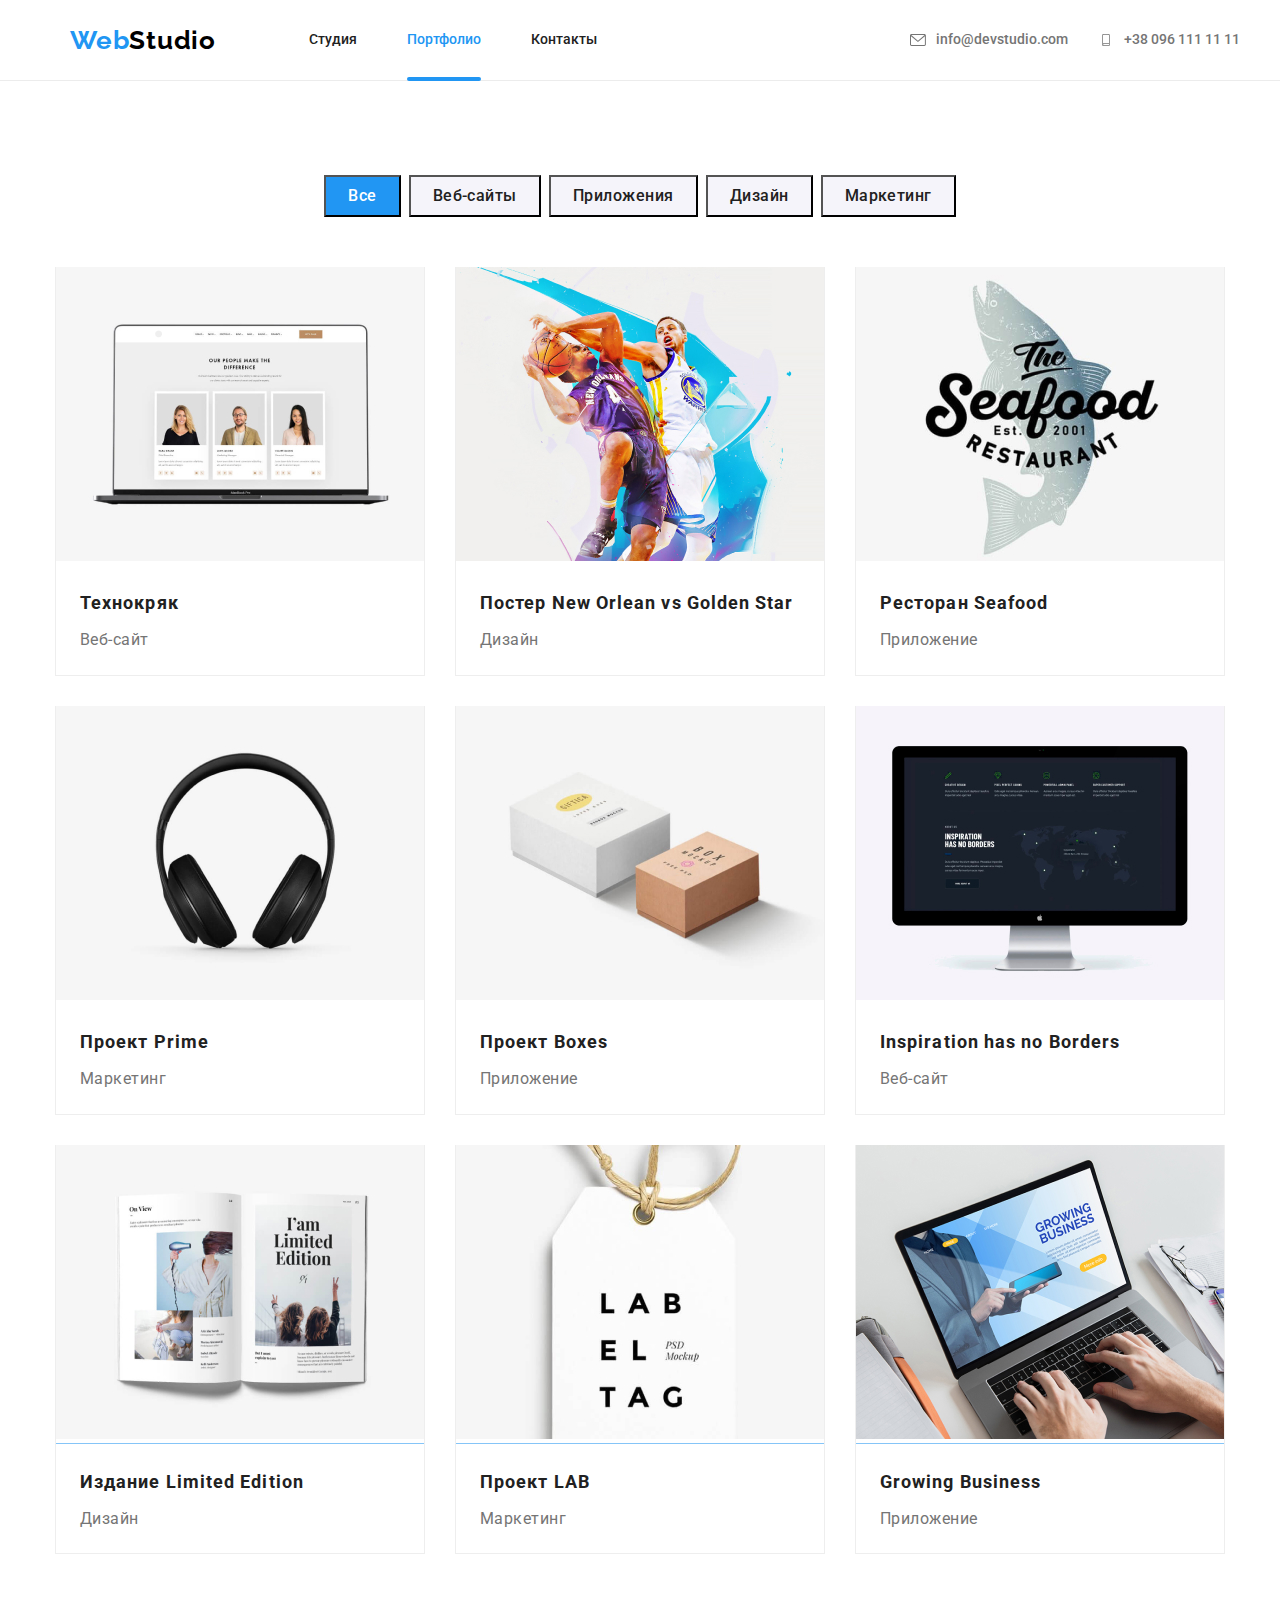
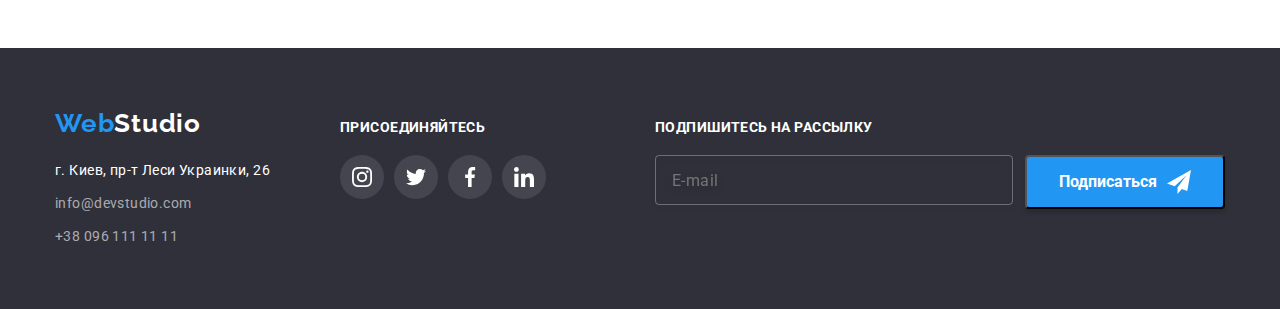
==== portfolio.html @ 2d184d43 "Initial commit" ====
<!DOCTYPE html>
<html lang="en">
<head>
    <meta charset="UTF-8">
    <meta http-equiv="X-UA-Compatible" content="IE=edge">
    <meta name="viewport" content="width=device-width, initial-scale=1.0">
    <title>Document</title>

    <link rel="preconnect" href="https://fonts.googleapis.com" />
    <link rel="preconnect" href="https://fonts.gstatic.com" />
    <link rel="stylesheet"
        href="https://cdnjs.cloudflare.com/ajax/libs/modern-normalize/1.1.0/modern-normalize.min.css" />
    <link rel="stylesheet" href="./css/main.min.css" />
    <link
        href="https://fonts.googleapis.com/css2?family=Raleway:wght@700&family=Roboto:wght@400;500;700;900&display=swap"
        rel="stylesheet" />
</head>
<body>
    <!--Верхняя линия-->
    
    <header class="page-header">
        <div class="container">
            <div class="main-nav">
                <a class="logo-left" href="">Web<span class="logo-right">Studio</span></a>
    
                <nav>
                    <ul class="site-nav">
                        <li class="item"><a href="./studio.html" class="link nav">Студия</a></li>
                        <li class="item"><a href="./portfolio.html" class="link nav current">Портфолио</a></li>
                        <li class="item"><a href="" class="link nav">Контакты</a></li>
                    </ul>
                </nav>
    
                <ul class="contacts-list">
                    <li>
                        <a class="link contacts tel" href="emailto:info@devstudio.com" aria-label="mail">
                            <svg class="header-icon" width="16" heigth="12px">
                                <use href="./images/icons.svg#icon-envelope"></use>
                            </svg>
                            info@devstudio.com</a>
                    </li>
                    <li>
                        <a class="link contacts mail" href="tel:+380961111111" aria-label="tel">
                            <svg class="header-icon" width="16" heigth="12">
                                <use href="./images/icons.svg#icon-smartphone"></use>
                            </svg>
                            +38 096 111 11 11</a>
                    </li>
                </ul>
            </div>
        </div>
    </header>
    
    <!-- Портфолио -->
    
    <section class="portfolio">
        <div class="container">
            <div class="filter">
        <ul class="filter-list">
            <li> <button class="btn-all" type="button">Все</button></li>
            <li> <button class="btn" type="button">Веб-сайты</button></li>
            <li> <button class="btn" type="button">Приложения</button></li>
            <li> <button class="btn" type="button">Дизайн</button></li>
            <li> <button class="btn" type="button">Маркетинг</button></li>
        </ul>
        </div>

        <ul class="project">
            <li class="container-project">
                <div class="thumb">
                  <img src="./images/portfolio.img/img.jpg" alt="Веб-сайт">
                   <div class="overlay">
                        <p class="overlay-text">
                            Ресурс предлагает комплексные предложения с разным уровнем функционала и сервисов. Все это позволит посетителю получить
                            исчерпывающие сведения о компании или частном лице.
                        </p>
                   </div>
                </div>
                        <div class="content">
                            <h2 class="title">Технокряк</h2>
                            <p class="text">Веб-сайт</p>
                        </div>
                
            </li>
            <li class="container-project">
                <div class="thumb">
                    <img src="./images/portfolio.img/img(1).jpg" alt="Дизайн">
                    <div class="overlay">
                        <p class="overlay-text">
                               Ресурс предлагает комплексные предложения с разным уровнем функционала и сервисов. Все это позволит посетителю получить исчерпывающие сведения о компании или частном лице.
                        </p>
                    </div>
                </div>
                
                <div class="content">
                    <h2 class="title">Постер New Orlean vs Golden Star</h2>
                    <p class="text">Дизайн</p>
                </div>
                
            </li>
            <li class="container-project">
                <div class="thumb">
                    <img src="./images/portfolio.img/img(2).jpg" alt="Приложение">
                    <div class="overlay">
                        
                        <p class="overlay-text">
                               Ресурс предлагает комплексные предложения с разным уровнем функционала и сервисов. Все это позволит посетителю получить исчерпывающие сведения о компании или частном лице.
                        </p>
                    </div>
                </div>
                
                <div class="content">
                    <h2 class="title">Ресторан Seafood</h2>
                    <p class="text">Приложение</p>
                </div>
                
            </li>
            <li class="container-project">
                <div class="thumb">
                    <img src="./images/portfolio.img/img(3).jpg" alt="Маркетинг">
                    <div class="overlay">
                        
                        <p class="overlay-text">
                               Ресурс предлагает комплексные предложения с разным уровнем функционала и сервисов. Все это позволит посетителю получить исчерпывающие сведения о компании или частном лице.
                        </p>
                    </div>
                </div>
                
                <div class="content">
                    <h2 class="title">Проект Prime</h2>
                    <p class="text">Маркетинг</p>
                </div>
                
            </li>
            <li class="container-project">
                <div class="thumb">
                    <img src="./images/portfolio.img/img(4).jpg" alt="Приложение">
                    <div class="overlay">
                        
                        <p class="overlay-text">
                               Ресурс предлагает комплексные предложения с разным уровнем функционала и сервисов. Все это позволит посетителю получить исчерпывающие сведения о компании или частном лице.
                        </p>
                    </div>
                </div>
                
                <div class="content">
                    <h2 class="title">Проект Boxes</h2>
                    <p class="text">Приложение</p>
                </div>
                
            </li>
            <li class="container-project">
                <div class="thumb">
                    <img src="./images/portfolio.img/img(5).jpg" alt="Веб-сайт">
                    <div class="overlay">
                        
                        <p class="overlay-text">
                               Ресурс предлагает комплексные предложения с разным уровнем функционала и сервисов. Все это позволит посетителю получить исчерпывающие сведения о компании или частном лице.
                        </p>
                    </div>
                </div>
                
                <div class="content">
                    <h2 class="title">Inspiration has no Borders</h2>
                    <p class="text">Веб-сайт</p>
                </div>
                
            </li>
            <li class="container-project">
                <div class="thumb">
                    <img src="./images/portfolio.img/img(6).jpg" alt="Дизайн">
                    <div class="overlay">
                        
                        <p class="overlay-text">
                               Ресурс предлагает комплексные предложения с разным уровнем функционала и сервисов. Все это позволит посетителю получить исчерпывающие сведения о компании или частном лице.
                        </p>
                    </div>
                </div>
                
                <div class="content">
                     <h2 class="title">Издание Limited Edition</h2>
                     <p class="text">Дизайн</p>
                </div>
                
            </li>
            <li class="container-project">
                <div class="thumb">
                    <img src="./images/portfolio.img/img(7).jpg" alt="Маркетинг">
                    <div class="overlay">
                        
                        <p class="overlay-text">
                               Ресурс предлагает комплексные предложения с разным уровнем функционала и сервисов. Все это позволит посетителю получить исчерпывающие сведения о компании или частном лице.
                        </p>
                    </div>
                </div>
                
                <div class="content">
                    <h2 class="title">Проект LAB</h2>
                    <p class="text">Маркетинг</p>
                </div>
                
            </li>
            <li class="container-project">
                <div class="thumb">
                    <img src="./images/portfolio.img/img(8).jpg" alt="Приложение">
                    <div class="overlay">
                        
                        <p class="overlay-text">
                               Ресурс предлагает комплексные предложения с разным уровнем функционала и сервисов. Все это позволит посетителю получить исчерпывающие сведения о компании или частном лице.
                        </p>
                    </div>
                </div>
                
                <div class="content">
                    <h2 class="title">Growing Business</h2>
                    <p class="text">Приложение</p>
                </div>
                
            </li>
        </ul>
        </div>
    </section>
    
    <!--Подвал-->
    
    <footer class="page-footer">
        <div class="container footer">
            <div class="logo-address">
                <div class="logo-footer">
                    <a class="logo-left" href="">Web<span class="logo-right">Studio</span></a>
                </div>
                <address>
                    <ul class="footer-list">
                        <li><a href="" class="link-address">г. Киев, пр-т Леси Украинки, 26</a></li>
                        <li><a href="" class="link">info@devstudio.com</a></li>
                        <li><a href="" class="link">+38 096 111 11 11</a></li>
                    </ul>
                </address>
            </div>
            <div class="social">
                <h3 class="text-social">присоединяйтесь</h3>
                <ul class="social-list">
                    <li class="social-item">
                        <a class="social-icon" href="" aria-label="icon instagram">
                            <svg class="footer-icon" width="20" heigth="20">
                                <use href="./images/icons.svg#icon-instagram"></use>
                            </svg>
                        </a>
                    </li>
                    <li class="social-item">
                        <a class="social-icon" href="" aria-label="icon twitter">
                            <svg class="footer-icon" width="20" heigth="20">
                                <use href="./images/icons.svg#icon-twitter"></use>
                            </svg>
                        </a>
                    </li>
                    <li class="social-item">
                        <a class="social-icon" href="" aria-label="icon facebook">
                            <svg class="footer-icon" width="20" heigth="20">
                                <use href="./images/icons.svg#icon-facebook"></use>
                            </svg>
                        </a>
                    </li>
                    <li class="social-item">
                        <a class="social-icon" href="" aria-label="icon linkedin">
                            <svg class="footer-icon" width="20" heigth="20">
                                <use href="./images/icons.svg#icon-linkedin"></use>
                            </svg>
                        </a>
                    </li>
                </ul>
            </div>
            <div class="email-form">
                <p class="email-title">Подпишитесь на рассылку</p>
                <form class="footer-form" name="footer-form">
                    <label for="user-mail">
                        <input class="footer-input" type="email" name="user-mail" id="user-mail" placeholder="E-mail">
                    </label>
                    <label for="footer-button">
                        <button class="button footer-btn" type="submit">Подписаться
                            <svg class="icon-send" width="24" height="24">
                                <use href="./images/icons.svg#icon-icon-send"></use>
                            </svg>
                        </button>
    
                    </label>
    
                </form>
    
            </div>
        </div>
    </footer>

</body>
</html>
---- css/main.min.css ----
:root{--primary-text-color: #757575;--title-text-color: #212121;--accent-color: #2196F3;--primary-bg-color: #FFFFFF}html{-webkit-box-sizing:border-box;box-sizing:border-box}body{background:var(--primary-bg-color);color:var(--primary-text-color);font-family:Roboto;font-style:normal}.link{text-decoration:none}ul{list-style:none;margin:0;padding:0}h1,h2,h3,p{margin:0}.img{display:block;width:100%;height:auto}*,*::before,*::after{-webkit-box-sizing:inherit;box-sizing:inherit}.container{width:1200px;padding-left:15px;padding-right:15px;margin-left:auto;margin-right:auto}.button{display:inline-block;-webkit-box-align:center;-ms-flex-align:center;align-items:center;min-width:200px;padding:10px 32px;color:var(--primary-bg-color);background-color:#2196F3;-webkit-box-shadow:0px 4px 4px rgba(0,0,0,0.15);box-shadow:0px 4px 4px rgba(0,0,0,0.15);border-radius:4px;font-weight:700;font-size:16px;line-height:1.87;-webkit-transition:background-color 250ms cubic-bezier(0.4, 0, 0.2, 1);transition:background-color 250ms cubic-bezier(0.4, 0, 0.2, 1)}.button:hover,.button:focus{background-color:#188CE8}.text-social{font-style:normal;font-weight:700;font-size:14px;line-height:16px;letter-spacing:0.03em;text-transform:uppercase;margin-bottom:20px;color:#FFFFFF}.social-list{display:-webkit-box;display:-ms-flexbox;display:flex;-webkit-box-pack:center;-ms-flex-pack:center;justify-content:center;-webkit-box-align:center;-ms-flex-align:center;align-items:center}.social-icon{display:-webkit-box;display:-ms-flexbox;display:flex;width:44px;height:44px;margin-right:10px;border-radius:50%;background:rgba(255,255,255,0.1);-webkit-box-pack:center;-ms-flex-pack:center;justify-content:center;-webkit-box-align:center;-ms-flex-align:center;align-items:center;-webkit-transition:background-color 250ms cubic-bezier(0.4, 0, 0.2, 1);transition:background-color 250ms cubic-bezier(0.4, 0, 0.2, 1)}.social-icon:hover,.social-icon:focus{background-color:#2196F3}.social-item:last-child{margin-right:0px}.logo-footer{margin-bottom:20px}.page-footer .logo-left{color:#2196F3;text-decoration:none;font-family:'Raleway';font-style:normal;font-weight:700;font-size:26px;line-height:1.19;letter-spacing:0.03em}.page-footer .logo-right{color:var(--primary-bg-color);text-decoration:none;font-family:'Raleway';font-style:normal;font-weight:700;font-size:26px;line-height:1.19;letter-spacing:0.03em}.logo-address{margin-right:70px}.page-header{border-bottom:1px solid #ECECEC}.page-header .logo-left{color:#2196F3;text-decoration:none;font-family:Raleway;font-weight:700;font-size:26px;line-height:1.19;letter-spacing:.03em}.page-header .logo-right{color:#000000;font-family:'Raleway';font-weight:700;font-size:26px;line-height:1.19;letter-spacing:0.03em}.nav{display:block;padding-top:32px;padding-bottom:32px;position:relative;-webkit-transition:color 250ms cubic-bezier(0.4, 0, 0.2, 1);transition:color 250ms cubic-bezier(0.4, 0, 0.2, 1)}.nav::after{position:absolute;content:'';display:block;bottom:0%;left:0%;width:100%;height:4px;background:#2196F3;border-radius:2px;opacity:0;-webkit-transition:opacity 250ms cubic-bezier(0.4, 0, 0.2, 1);transition:opacity 250ms cubic-bezier(0.4, 0, 0.2, 1)}.site-nav{display:-webkit-box;display:-ms-flexbox;display:flex;margin-left:93px;font-weight:500;font-size:14px;line-height:1.14}.site-nav .item+.item{margin-left:50px}.site-nav .link{color:var(--title-text-color)}.site-nav .link.current{color:var(--accent-color);text-decoration:none}.item .nav:hover,.item .nav:focus{color:var(--accent-color)}.nav.current::after{position:absolute;content:'';display:block;bottom:-1px;left:0%;width:100%;height:4px;background:#2196F3;border-radius:2px;opacity:1}.nav:hover::after,.nav:focus::after{opacity:1}.main-nav{display:-webkit-box;display:-ms-flexbox;display:flex;-webkit-box-align:center;-ms-flex-align:center;align-items:center;width:1200px;padding-left:15px;padding-right:15px;margin-left:auto;margin-right:auto}.contacts-list{display:-webkit-box;display:-ms-flexbox;display:flex;margin-left:auto}.contacts-list li+li{margin-left:30px}.contacts{display:block;padding-top:32px;padding-bottom:32px}.contacts-list .link{color:var(--primary-text-color);font-weight:500;font-size:14px;line-height:1.14;-webkit-transition:color 250ms cubic-bezier(0.4, 0, 0.2, 1);transition:color 250ms cubic-bezier(0.4, 0, 0.2, 1)}.contacts-list .link:hover,.contacts-list .link:focus{color:var(--accent-color)}.tel,.mail{display:-webkit-box;display:-ms-flexbox;display:flex;-webkit-box-align:center;-ms-flex-align:center;align-items:center;color:var(--primary-text-color)}.header-icon{height:12px;margin-right:10px;fill:currentColor;-webkit-transition:color 250ms cubic-bezier(0.4, 0, 0.2, 1);transition:color 250ms cubic-bezier(0.4, 0, 0.2, 1)}.header-icon:hover,.header-icon:focus{color:var(--accent-color)}.order-service{max-width:1600px;margin-left:auto;margin-right:auto;padding-bottom:200px;padding-top:200px;background-color:#C4C4C4;background-image:-webkit-gradient(linear, left top, left bottom, from(rgba(47,48,58,0.4)), to(rgba(47,48,58,0.4))),url(../images/order-service/Img.jpg);background-image:linear-gradient(rgba(47,48,58,0.4), rgba(47,48,58,0.4)),url(../images/order-service/Img.jpg);background-repeat:no-repeat;background-position:center;background-size:cover;text-align:center}.order-service .title{margin-bottom:30px;margin-top:0;color:var(--primary-bg-color);font-weight:900;font-size:44px;line-height:1.36;letter-spacing:0.06em;text-transform:uppercase;text-align:center}.feature{padding-bottom:94px;padding-top:94px}.feature__list{display:-webkit-box;display:-ms-flexbox;display:flex}.feature__list li+li{margin-left:30px}.feature__list .feature__title{margin-bottom:10px;color:var(--title-text-color);font-weight:700;font-size:14px;line-height:1.14;letter-spacing:0.03em;text-transform:uppercase}.feature__list .feature__text{font-size:14px;line-height:1.71;letter-spacing:0.03em}.feature__card{width:270px;height:auto}.feature__icon{display:-webkit-box;display:-ms-flexbox;display:flex;margin-bottom:30px;width:100%;height:120px;-webkit-box-pack:center;-ms-flex-pack:center;justify-content:center;-webkit-box-align:center;-ms-flex-align:center;align-items:center;background:#F5F4FA;border-radius:4px}.work{padding-bottom:94px}.work__list{display:-webkit-box;display:-ms-flexbox;display:flex}.work__list li+li{margin-left:30px}.work__title{margin-bottom:50px;color:var(--title-text-color);font-weight:700;font-size:36px;line-height:1.16;text-align:center;letter-spacing:0.03em}.work__example{display:-webkit-box;display:-ms-flexbox;display:flex;position:relative}.work__example-title{display:-webkit-box;display:-ms-flexbox;display:flex;position:absolute;-webkit-box-align:center;-ms-flex-align:center;align-items:center;-webkit-box-pack:center;-ms-flex-pack:center;justify-content:center;width:370px;height:70px;background:rgba(47,48,58,0.8);bottom:0%;right:0%;font-style:normal;font-weight:700;font-size:14px;line-height:16px;text-align:center;letter-spacing:0.03em;text-transform:uppercase;color:#FFFFFF}.section-team{padding-bottom:94px;padding-top:94px;background-color:#F5F4FA}.section-team .team-card{background:#FFFFFF;-webkit-box-shadow:0px 1px 3px rgba(0,0,0,0.12),0px 1px 1px rgba(0,0,0,0.14),0px 2px 1px rgba(0,0,0,0.2);box-shadow:0px 1px 3px rgba(0,0,0,0.12),0px 1px 1px rgba(0,0,0,0.14),0px 2px 1px rgba(0,0,0,0.2)}.section-team .team-card .text{margin-bottom:16px;color:var(--primary-text-color);font-size:16px;line-height:1.18;text-align:center}.section-team .section-title{margin-bottom:50px;color:var(--title-text-color);font-weight:700;font-size:36px;line-height:1.16;text-align:center;letter-spacing:0.03em}.team-list{display:-webkit-box;display:-ms-flexbox;display:flex}.team-list li+li{margin-left:30px}.team-list .title{margin-bottom:10px;color:var(--title-text-color);font-weight:500;font-size:16px;line-height:1.18;text-align:center;letter-spacing:0.03em}.team-content{text-align:center;padding-top:30px;padding-bottom:30px}.item-list{display:-webkit-box;display:-ms-flexbox;display:flex;-webkit-box-align:center;-ms-flex-align:center;align-items:center;-webkit-box-pack:center;-ms-flex-pack:center;justify-content:center}.item-team{display:-webkit-box;display:-ms-flexbox;display:flex;-webkit-box-pack:center;-ms-flex-pack:center;justify-content:center;-webkit-box-align:center;-ms-flex-align:center;align-items:center}.item-icon{display:-webkit-box;display:-ms-flexbox;display:flex;width:44px;height:44px;margin-right:10px;border-radius:50%;-webkit-box-pack:center;-ms-flex-pack:center;justify-content:center;-webkit-box-align:center;-ms-flex-align:center;align-items:center;background-color:#FFFFFF;-webkit-transition:background-color 250ms cubic-bezier(0.4, 0, 0.2, 1);transition:background-color 250ms cubic-bezier(0.4, 0, 0.2, 1)}.item-icon:last-child{margin-right:0px}.item-icon:hover,.item-icon:focus{background-color:#2196F3}.item-icon:hover .icon-team,.item-icon:focus .icon-team{fill:#FFFFFF}.icon-team{height:20px;fill:#AFB1B8;-webkit-transition:fill 250ms cubic-bezier(0.4, 0, 0.2, 1);transition:fill 250ms cubic-bezier(0.4, 0, 0.2, 1)}.clients{padding-bottom:94px;padding-top:94px}.clients__title{font-style:normal;font-weight:700;font-size:36px;line-height:42px;text-align:center;letter-spacing:0.03em;margin-bottom:50px;color:#212121}.clients__list{display:-webkit-box;display:-ms-flexbox;display:flex;-webkit-box-pack:center;-ms-flex-pack:center;justify-content:center;-webkit-box-align:center;-ms-flex-align:center;align-items:center}.clients__logo{display:-webkit-box;display:-ms-flexbox;display:flex;width:170px;height:92px;-webkit-box-pack:center;-ms-flex-pack:center;justify-content:center;-webkit-box-align:center;-ms-flex-align:center;align-items:center;margin-right:30px;border:1px solid #AFB1B8;border-radius:4px;-webkit-transition:border 250ms cubic-bezier(0.4, 0, 0.2, 1);transition:border 250ms cubic-bezier(0.4, 0, 0.2, 1)}.clients__logo:hover,.clients__logo:focus{border:1px solid #2196F3}.clients__logo:hover .icon-logo,.clients__logo:focus .icon-logo{fill:#2196F3}.clients__item last-child{margin-right:0px}.icon-logo{height:60px;fill:#AFB1B8;-webkit-transition:fill 250ms cubic-bezier(0.4, 0, 0.2, 1);transition:fill 250ms cubic-bezier(0.4, 0, 0.2, 1)}.page-footer{padding-top:60px;padding-bottom:60px;background:#2F303A}.footer{display:-webkit-box;display:-ms-flexbox;display:flex;-webkit-box-align:baseline;-ms-flex-align:baseline;align-items:baseline}.footer-list li+li{margin-top:9px}.footer-list .link-address{font-family:'Roboto';font-style:normal;color:var(--primary-bg-color);text-decoration:none;font-size:14px;line-height:1.71;letter-spacing:0.03em;-webkit-transition:color 250ms cubic-bezier(0.4, 0, 0.2, 1);transition:color 250ms cubic-bezier(0.4, 0, 0.2, 1)}.footer-list .link-address:hover,.footer-list .link-address:focus{color:var(--accent-color)}.footer-list .link{font-family:'Roboto';font-style:normal;color:rgba(255,255,255,0.6);font-size:14px;line-height:1.71;letter-spacing:0.03em;-webkit-transition:color 250ms cubic-bezier(0.4, 0, 0.2, 1);transition:color 250ms cubic-bezier(0.4, 0, 0.2, 1)}.footer-list .link:hover,.footer-list .link:focus{color:var(--accent-color)}.footer-icon{height:20px;fill:#FFFFFF}.footer-form{display:-webkit-box;display:-ms-flexbox;display:flex}.footer-btn{display:-webkit-box;display:-ms-flexbox;display:flex;cursor:pointer;text-align:center}.footer-input{font-style:normal;font-weight:400;font-size:16px;line-height:20px;display:-webkit-box;display:-ms-flexbox;display:flex;-webkit-box-align:center;-ms-flex-align:center;align-items:center;letter-spacing:0.03em;color:rgba(255,255,255,0.6);width:358px;height:50px;margin-right:12px;background-color:transparent;border:1px solid rgba(255,255,255,0.3);-webkit-filter:drop-shadow(0px 4px 4px rgba(0,0,0,0.15));filter:drop-shadow(0px 4px 4px rgba(0,0,0,0.15));border-radius:4px;padding-left:16px;-webkit-transition:outline 250ms cubic-bezier(0.4, 0, 0.2, 1),border-color 250ms cubic-bezier(0.4, 0, 0.2, 1);transition:outline 250ms cubic-bezier(0.4, 0, 0.2, 1),border-color 250ms cubic-bezier(0.4, 0, 0.2, 1)}.footer-input:hover,.footer-input:focus{outline:0;border-color:#fff}.email-form{margin-left:auto}.email-title{font-style:normal;font-weight:700;font-size:14px;line-height:16px;letter-spacing:0.03em;text-transform:uppercase;color:#FFFFFF;margin-bottom:20px}.icon-send{margin-left:10px;fill:currentColor}.backdrop{position:fixed;width:100%;height:100%;top:0%;left:0%;background:rgba(0,0,0,0.2);opacity:1;-webkit-transition:opacity 250ms cubic-bezier(0.4, 0, 0.2, 1),visibility 250ms cubic-bezier(0.4, 0, 0.2, 1);transition:opacity 250ms cubic-bezier(0.4, 0, 0.2, 1),visibility 250ms cubic-bezier(0.4, 0, 0.2, 1)}.backdrop.is-hidden{opacity:0;pointer-events:none;visibility:hidden}.backdrop.is-hidden .form{-webkit-transform:translate(-50%, -50%) scale(0, 5);transform:translate(-50%, -50%) scale(0, 5);opacity:0}.form{position:absolute;padding:40px;width:528px;height:581px;top:50%;left:50%;-webkit-transform:translate(-50%, -50%) scale(1);transform:translate(-50%, -50%) scale(1);background:#FFFFFF;-webkit-box-shadow:0px 1px 3px rgba(0,0,0,0.12),0px 1px 1px rgba(0,0,0,0.14),0px 2px 1px rgba(0,0,0,0.2);box-shadow:0px 1px 3px rgba(0,0,0,0.12),0px 1px 1px rgba(0,0,0,0.14),0px 2px 1px rgba(0,0,0,0.2);border-radius:4px;opacity:1;-webkit-transition:opasity 250ms cubic-bezier(0.4, 0, 0.2, 1),-webkit-transform 250ms cubic-bezier(0.4, 0, 0.2, 1);transition:opasity 250ms cubic-bezier(0.4, 0, 0.2, 1),-webkit-transform 250ms cubic-bezier(0.4, 0, 0.2, 1);transition:transform 250ms cubic-bezier(0.4, 0, 0.2, 1),opasity 250ms cubic-bezier(0.4, 0, 0.2, 1);transition:transform 250ms cubic-bezier(0.4, 0, 0.2, 1),opasity 250ms cubic-bezier(0.4, 0, 0.2, 1),-webkit-transform 250ms cubic-bezier(0.4, 0, 0.2, 1)}.form-title{display:block;font-style:normal;font-weight:700;font-size:20px;line-height:23px;text-align:center;letter-spacing:0.03em;margin-bottom:12px;color:#212121}.form-group{display:block;margin-bottom:10px}.form-group:last-child{margin-bottom:0px}.form-comment{display:block;margin-bottom:20px;font-style:normal;font-weight:400;font-size:12px;line-height:14px;letter-spacing:0.01em;color:#757575}.form-policy-group{display:-webkit-box;display:-ms-flexbox;display:flex;-webkit-box-align:center;-ms-flex-align:center;align-items:center;-webkit-box-pack:center;-ms-flex-pack:center;justify-content:center;margin-bottom:30px;font-family:'Roboto';font-style:normal;font-weight:400;font-size:14px;line-height:24px;letter-spacing:0.03em;color:#757575}.form-label{display:block;margin-bottom:4px;font-style:normal;font-weight:400;font-size:12px;line-height:14px;letter-spacing:0.01em;color:#757575}.form-icon{position:absolute;top:11px;left:12px;-webkit-transition:fill 250ms cubic-bezier(0.4, 0, 0.2, 1);transition:fill 250ms cubic-bezier(0.4, 0, 0.2, 1)}.form-input{display:-webkit-box;display:-ms-flexbox;display:flex;width:100%;height:40px;padding:12px 16px;padding-left:42px;border:1px solid rgba(33,33,33,0.2);border-radius:4px;outline:transparent;-webkit-transition:border-color 250ms cubic-bezier(0.4, 0, 0.2, 1);transition:border-color 250ms cubic-bezier(0.4, 0, 0.2, 1)}.form-input:hover,.form-input:focus{border-color:var(--accent-color)}.form-input-container{position:relative;-webkit-transition:border-color 250ms cubic-bezier(0.4, 0, 0.2, 1);transition:border-color 250ms cubic-bezier(0.4, 0, 0.2, 1)}.form-input-container:focus-within .form-input{border-color:var(--accent-color)}.form-input-container:focus-within .form-icon{fill:var(--accent-color)}.icon-close{width:18px;height:18px}.close{display:-webkit-box;display:-ms-flexbox;display:flex;width:30px;height:30px;position:absolute;top:0%;right:0%;margin-top:8px;margin-right:8px;-webkit-box-pack:center;-ms-flex-pack:center;justify-content:center;-webkit-box-align:center;-ms-flex-align:center;align-items:center;background:#FFFFFF;border:1px solid rgba(0,0,0,0.1);border-radius:50%;-webkit-transition:fill 250ms cubic-bezier(0.4, 0, 0.2, 1);transition:fill 250ms cubic-bezier(0.4, 0, 0.2, 1)}.close:hover,.close:focus{fill:var(--accent-color)}.comment{width:100%;height:120px;background-color:transparent;border:1px solid rgba(33,33,33,0.2);border-radius:4px;resize:none;padding:16px 12px;-webkit-transition:outline 250ms cubic-bezier(0.4, 0, 0.2, 1);transition:outline 250ms cubic-bezier(0.4, 0, 0.2, 1)}.comment:placeholder-shown{font-size:12px;line-height:14px;letter-spacing:0.01em;color:rgba(117,117,117,0.5)}.comment:focus,.comment:hover{outline:1px solid var(--accent-color)}.checkbox{display:-webkit-box;display:-ms-flexbox;display:flex;margin-right:9px;-webkit-box-align:center;-ms-flex-align:center;align-items:center;-webkit-box-pack:center;-ms-flex-pack:center;justify-content:center;width:16px;height:15px;border:2px solid #212121;border-radius:2px;-webkit-transition:background-color 250ms cubic-bezier(0.4, 0, 0.2, 1),border-color 250ms cubic-bezier(0.4, 0, 0.2, 1);transition:background-color 250ms cubic-bezier(0.4, 0, 0.2, 1),border-color 250ms cubic-bezier(0.4, 0, 0.2, 1)}.checkbox-icon{opacity:0;-webkit-transition:opacity 250ms cubic-bezier(0.4, 0, 0.2, 1),fill 250ms cubic-bezier(0.4, 0, 0.2, 1);transition:opacity 250ms cubic-bezier(0.4, 0, 0.2, 1),fill 250ms cubic-bezier(0.4, 0, 0.2, 1)}.checkbox-label{font-style:normal;font-weight:400;font-size:14px;line-height:24px;letter-spacing:0.03em;color:#757575}.checkbox-label-link{font-style:normal;font-weight:400;font-size:14px;line-height:24px;letter-spacing:0.03em;-webkit-text-decoration-line:underline;text-decoration-line:underline;color:#2196F3}.custom-checkbox{-webkit-appearance:none;-moz-appearance:none;appearance:none}.custom-checkbox:checked+.checkbox{background-color:#2196F3;border-color:#2196F3}.custom-checkbox:checked+.checkbox .checkbox-icon{opacity:1;fill:#FFFFFF}.btn-submit{display:-webkit-box;display:-ms-flexbox;display:flex;-webkit-box-align:center;-ms-flex-align:center;align-items:center;-webkit-box-pack:center;-ms-flex-pack:center;justify-content:center;margin-right:auto;margin-left:auto;cursor:pointer;border:none;-webkit-box-shadow:0px 4px 4px rgba(0,0,0,0.15);box-shadow:0px 4px 4px rgba(0,0,0,0.15);border-radius:4px;outline:transparent}.portfolio{padding-top:94px;padding-bottom:94px}.filter-list{display:-webkit-box;display:-ms-flexbox;display:flex;margin-bottom:50px;-webkit-box-align:center;-ms-flex-align:center;align-items:center;-webkit-box-pack:center;-ms-flex-pack:center;justify-content:center}.filter-list li+li{margin-left:8px}.btn{padding:6px 22px;color:var(--title-text-color);background:#F5F4FA;cursor:pointer;font-family:'Roboto';font-style:normal;font-weight:500;font-size:16px;line-height:1.6;text-align:center;letter-spacing:0.03em;-webkit-transition:background-color 250ms cubic-bezier(0.4, 0, 0.2, 1),color 250ms cubic-bezier(0.4, 0, 0.2, 1),-webkit-box-shadow 250ms cubic-bezier(0.4, 0, 0.2, 1);transition:background-color 250ms cubic-bezier(0.4, 0, 0.2, 1),color 250ms cubic-bezier(0.4, 0, 0.2, 1),-webkit-box-shadow 250ms cubic-bezier(0.4, 0, 0.2, 1);transition:background-color 250ms cubic-bezier(0.4, 0, 0.2, 1),color 250ms cubic-bezier(0.4, 0, 0.2, 1),box-shadow 250ms cubic-bezier(0.4, 0, 0.2, 1);transition:background-color 250ms cubic-bezier(0.4, 0, 0.2, 1),color 250ms cubic-bezier(0.4, 0, 0.2, 1),box-shadow 250ms cubic-bezier(0.4, 0, 0.2, 1),-webkit-box-shadow 250ms cubic-bezier(0.4, 0, 0.2, 1)}.btn:hover,.btn:focus{cursor:pointer;color:var(--primary-bg-color);background:#2196F3;-webkit-box-shadow:0px 3px 1px rgba(0,0,0,0.1),0px 1px 2px rgba(0,0,0,0.08),0px 2px 2px rgba(0,0,0,0.12);box-shadow:0px 3px 1px rgba(0,0,0,0.1),0px 1px 2px rgba(0,0,0,0.08),0px 2px 2px rgba(0,0,0,0.12)}.btn-all{padding:6px 22px;font-family:'Roboto';font-style:normal;font-weight:500;font-size:16px;line-height:1.6;text-align:center;letter-spacing:0.03em;color:#FFFFFF;background-color:#2196F3;-webkit-transition:color 250ms cubic-bezier(0.4, 0, 0.2, 1),-webkit-box-shadow 250ms cubic-bezier(0.4, 0, 0.2, 1);transition:color 250ms cubic-bezier(0.4, 0, 0.2, 1),-webkit-box-shadow 250ms cubic-bezier(0.4, 0, 0.2, 1);transition:box-shadow 250ms cubic-bezier(0.4, 0, 0.2, 1),color 250ms cubic-bezier(0.4, 0, 0.2, 1);transition:box-shadow 250ms cubic-bezier(0.4, 0, 0.2, 1),color 250ms cubic-bezier(0.4, 0, 0.2, 1),-webkit-box-shadow 250ms cubic-bezier(0.4, 0, 0.2, 1)}.btn-all:hover,.btn-all:focus{cursor:pointer;color:var(--primary-bg-color);background:#2196F3;-webkit-box-shadow:0px 3px 1px rgba(0,0,0,0.1),0px 1px 2px rgba(0,0,0,0.08),0px 2px 2px rgba(0,0,0,0.12);box-shadow:0px 3px 1px rgba(0,0,0,0.1),0px 1px 2px rgba(0,0,0,0.08),0px 2px 2px rgba(0,0,0,0.12)}.project{display:-webkit-box;display:-ms-flexbox;display:flex;-ms-flex-wrap:wrap;flex-wrap:wrap;margin-right:-30px;margin-bottom:-30px}.project>.container-project{-ms-flex-preferred-size:calc(100% / 3 - 30px);flex-basis:calc(100% / 3 - 30px)}.container-project{width:370px;margin-right:30px;margin-bottom:30px;-webkit-box-sizing:border-box;box-sizing:border-box;background:#FFFFFF;border-bottom:1px solid #EEEEEE;border-left:1px solid #EEEEEE;border-right:1px solid #EEEEEE;-webkit-transition:-webkit-box-shadow 250ms cubic-bezier(0.4, 0, 0.2, 1);transition:-webkit-box-shadow 250ms cubic-bezier(0.4, 0, 0.2, 1);transition:box-shadow 250ms cubic-bezier(0.4, 0, 0.2, 1);transition:box-shadow 250ms cubic-bezier(0.4, 0, 0.2, 1), -webkit-box-shadow 250ms cubic-bezier(0.4, 0, 0.2, 1)}.container-project:hover,.container-project:focus{-webkit-box-shadow:0px 1px 1px rgba(0,0,0,0.12),0px 4px 4px rgba(0,0,0,0.06),1px 4px 6px rgba(0,0,0,0.16);box-shadow:0px 1px 1px rgba(0,0,0,0.12),0px 4px 4px rgba(0,0,0,0.06),1px 4px 6px rgba(0,0,0,0.16)}.container-project:hover .overlay,.container-project:hover .overlay,.container-project:focus .overlay,.container-project:focus .overlay{-webkit-transform:translateY(0);transform:translateY(0)}.container-project .title{margin-bottom:4px;font-weight:700;font-size:18px;line-height:2;letter-spacing:0.06em;color:#212121}.container-project .text{font-size:16px;line-height:1.87;letter-spacing:0.03em;color:#757575}.thumb{position:relative;overflow:hidden}.overlay{position:absolute;top:0;left:0;width:100%;height:100%;background:rgba(33,150,243,0.9);-webkit-transform:translateY(100%);transform:translateY(100%);-webkit-transition:-webkit-transform 250ms cubic-bezier(0.4, 0, 0.2, 1);transition:-webkit-transform 250ms cubic-bezier(0.4, 0, 0.2, 1);transition:transform 250ms cubic-bezier(0.4, 0, 0.2, 1);transition:transform 250ms cubic-bezier(0.4, 0, 0.2, 1), -webkit-transform 250ms cubic-bezier(0.4, 0, 0.2, 1);padding:63px 24px}.overlay-text{font-style:normal;font-weight:400;font-size:18px;line-height:28px;letter-spacing:0.03em;color:#FFFFFF;text-align:left;text-shadow:0px 4px 4px rgba(0,0,0,0.25)}.content{padding:20px 24px}
/*# sourceMappingURL=main.min.css.map */
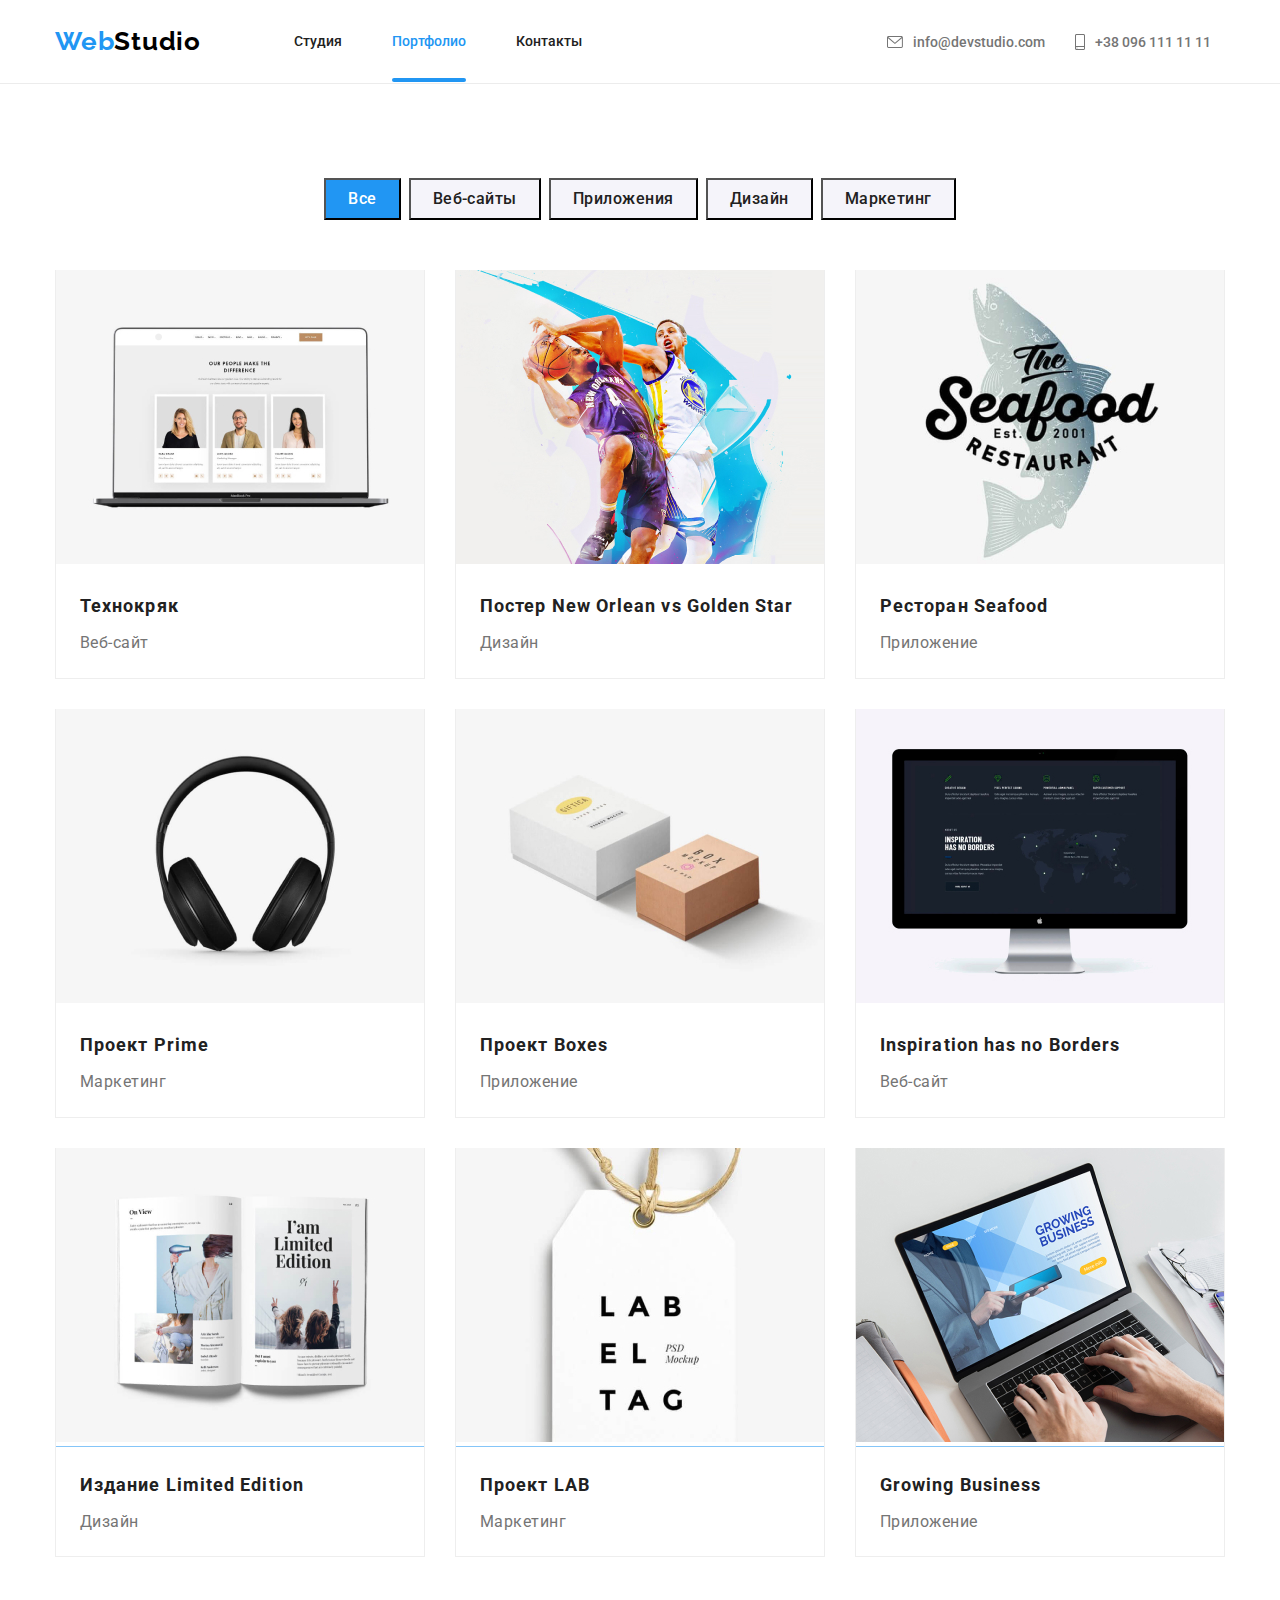
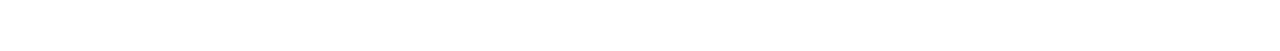
==== commit ad22e4fd: "save modal" ====
--- a/portfolio.html
+++ b/portfolio.html
@@ -1,5 +1,6 @@
 <!DOCTYPE html>
 <html lang="en">
+
 <head>
     <meta charset="UTF-8">
     <meta http-equiv="X-UA-Compatible" content="IE=edge">
@@ -15,261 +16,282 @@
         href="https://fonts.googleapis.com/css2?family=Raleway:wght@700&family=Roboto:wght@400;500;700;900&display=swap"
         rel="stylesheet" />
 </head>
+
 <body>
     <!--Верхняя линия-->
-    
+
     <header class="page-header">
-        <div class="container">
+        <div class="container page-header--container">
             <div class="main-nav">
                 <a class="logo-left" href="">Web<span class="logo-right">Studio</span></a>
-    
-                <nav>
+
+                <nav class="navigation">
                     <ul class="site-nav">
                         <li class="item"><a href="./studio.html" class="link nav">Студия</a></li>
-                        <li class="item"><a href="./portfolio.html" class="link nav current">Портфолио</a></li>
+                        <li class="item"><a href="./portfolio.html" class="link nav  current">Портфолио</a></li>
                         <li class="item"><a href="" class="link nav">Контакты</a></li>
                     </ul>
+
+                    <ul class="contacts-list">
+                        <li>
+                            <a class="link contacts tel" href="emailto:info@devstudio.com" aria-label="mail">
+                                <svg class="header-icon envelope" width="14" height="10px">
+                                    <use href="./images/icons.svg#icon-envelope"></use>
+                                </svg>
+                                info@devstudio.com</a>
+                        </li>
+                        <li>
+                            <a class="link contacts mail" href="tel:+380961111111" aria-label="tel">
+                                <svg class="header-icon smartphone" width="10" height="14">
+                                    <use href="./images/icons.svg#icon-smartphone"></use>
+                                </svg>
+                                +38 096 111 11 11</a>
+                        </li>
+                    </ul>
+
                 </nav>
-    
-                <ul class="contacts-list">
-                    <li>
-                        <a class="link contacts tel" href="emailto:info@devstudio.com" aria-label="mail">
-                            <svg class="header-icon" width="16" heigth="12px">
-                                <use href="./images/icons.svg#icon-envelope"></use>
-                            </svg>
-                            info@devstudio.com</a>
-                    </li>
-                    <li>
-                        <a class="link contacts mail" href="tel:+380961111111" aria-label="tel">
-                            <svg class="header-icon" width="16" heigth="12">
-                                <use href="./images/icons.svg#icon-smartphone"></use>
-                            </svg>
-                            +38 096 111 11 11</a>
-                    </li>
-                </ul>
+                <button class="menu-toggle--open js-open-menu" type="button" aria-controls="mobile-menu"
+                    aria-expanded="false" data-menu-button>
+                    <svg class="icon-open-menu" width="24" height="16" aria-label="Мобильное меню">
+                        <use class="icon-menu" href="./images/icons.svg#icon-menu_24px">
+                        </use>
+                    </svg>
+                </button>
             </div>
         </div>
     </header>
-    
+
     <!-- Портфолио -->
-    
+
     <section class="portfolio">
         <div class="container">
             <div class="filter">
-        <ul class="filter-list">
-            <li> <button class="btn-all" type="button">Все</button></li>
-            <li> <button class="btn" type="button">Веб-сайты</button></li>
-            <li> <button class="btn" type="button">Приложения</button></li>
-            <li> <button class="btn" type="button">Дизайн</button></li>
-            <li> <button class="btn" type="button">Маркетинг</button></li>
-        </ul>
-        </div>
-
-        <ul class="project">
-            <li class="container-project">
-                <div class="thumb">
-                  <img src="./images/portfolio.img/img.jpg" alt="Веб-сайт">
-                   <div class="overlay">
-                        <p class="overlay-text">
-                            Ресурс предлагает комплексные предложения с разным уровнем функционала и сервисов. Все это позволит посетителю получить
-                            исчерпывающие сведения о компании или частном лице.
-                        </p>
-                   </div>
-                </div>
-                        <div class="content">
-                            <h2 class="title">Технокряк</h2>
-                            <p class="text">Веб-сайт</p>
-                        </div>
-                
-            </li>
-            <li class="container-project">
-                <div class="thumb">
-                    <img src="./images/portfolio.img/img(1).jpg" alt="Дизайн">
-                    <div class="overlay">
-                        <p class="overlay-text">
-                               Ресурс предлагает комплексные предложения с разным уровнем функционала и сервисов. Все это позволит посетителю получить исчерпывающие сведения о компании или частном лице.
-                        </p>
-                    </div>
-                </div>
-                
-                <div class="content">
-                    <h2 class="title">Постер New Orlean vs Golden Star</h2>
-                    <p class="text">Дизайн</p>
-                </div>
-                
-            </li>
-            <li class="container-project">
-                <div class="thumb">
-                    <img src="./images/portfolio.img/img(2).jpg" alt="Приложение">
-                    <div class="overlay">
-                        
-                        <p class="overlay-text">
-                               Ресурс предлагает комплексные предложения с разным уровнем функционала и сервисов. Все это позволит посетителю получить исчерпывающие сведения о компании или частном лице.
-                        </p>
-                    </div>
-                </div>
-                
-                <div class="content">
-                    <h2 class="title">Ресторан Seafood</h2>
-                    <p class="text">Приложение</p>
-                </div>
-                
-            </li>
-            <li class="container-project">
-                <div class="thumb">
-                    <img src="./images/portfolio.img/img(3).jpg" alt="Маркетинг">
-                    <div class="overlay">
-                        
-                        <p class="overlay-text">
-                               Ресурс предлагает комплексные предложения с разным уровнем функционала и сервисов. Все это позволит посетителю получить исчерпывающие сведения о компании или частном лице.
-                        </p>
-                    </div>
-                </div>
-                
-                <div class="content">
-                    <h2 class="title">Проект Prime</h2>
-                    <p class="text">Маркетинг</p>
-                </div>
-                
-            </li>
-            <li class="container-project">
-                <div class="thumb">
-                    <img src="./images/portfolio.img/img(4).jpg" alt="Приложение">
-                    <div class="overlay">
-                        
-                        <p class="overlay-text">
-                               Ресурс предлагает комплексные предложения с разным уровнем функционала и сервисов. Все это позволит посетителю получить исчерпывающие сведения о компании или частном лице.
-                        </p>
-                    </div>
-                </div>
-                
-                <div class="content">
-                    <h2 class="title">Проект Boxes</h2>
-                    <p class="text">Приложение</p>
-                </div>
-                
-            </li>
-            <li class="container-project">
-                <div class="thumb">
-                    <img src="./images/portfolio.img/img(5).jpg" alt="Веб-сайт">
-                    <div class="overlay">
-                        
-                        <p class="overlay-text">
-                               Ресурс предлагает комплексные предложения с разным уровнем функционала и сервисов. Все это позволит посетителю получить исчерпывающие сведения о компании или частном лице.
-                        </p>
-                    </div>
-                </div>
-                
-                <div class="content">
-                    <h2 class="title">Inspiration has no Borders</h2>
-                    <p class="text">Веб-сайт</p>
-                </div>
-                
-            </li>
-            <li class="container-project">
-                <div class="thumb">
-                    <img src="./images/portfolio.img/img(6).jpg" alt="Дизайн">
-                    <div class="overlay">
-                        
-                        <p class="overlay-text">
-                               Ресурс предлагает комплексные предложения с разным уровнем функционала и сервисов. Все это позволит посетителю получить исчерпывающие сведения о компании или частном лице.
-                        </p>
-                    </div>
-                </div>
-                
-                <div class="content">
-                     <h2 class="title">Издание Limited Edition</h2>
-                     <p class="text">Дизайн</p>
-                </div>
-                
-            </li>
-            <li class="container-project">
-                <div class="thumb">
-                    <img src="./images/portfolio.img/img(7).jpg" alt="Маркетинг">
-                    <div class="overlay">
-                        
-                        <p class="overlay-text">
-                               Ресурс предлагает комплексные предложения с разным уровнем функционала и сервисов. Все это позволит посетителю получить исчерпывающие сведения о компании или частном лице.
-                        </p>
-                    </div>
-                </div>
-                
-                <div class="content">
-                    <h2 class="title">Проект LAB</h2>
-                    <p class="text">Маркетинг</p>
-                </div>
-                
-            </li>
-            <li class="container-project">
-                <div class="thumb">
-                    <img src="./images/portfolio.img/img(8).jpg" alt="Приложение">
-                    <div class="overlay">
-                        
-                        <p class="overlay-text">
-                               Ресурс предлагает комплексные предложения с разным уровнем функционала и сервисов. Все это позволит посетителю получить исчерпывающие сведения о компании или частном лице.
-                        </p>
-                    </div>
-                </div>
-                
-                <div class="content">
-                    <h2 class="title">Growing Business</h2>
-                    <p class="text">Приложение</p>
-                </div>
-                
-            </li>
-        </ul>
+                <ul class="filter-list">
+                    <li> <button class="btn-all" type="button">Все</button></li>
+                    <li> <button class="btn" type="button">Веб-сайты</button></li>
+                    <li> <button class="btn" type="button">Приложения</button></li>
+                    <li> <button class="btn" type="button">Дизайн</button></li>
+                    <li> <button class="btn" type="button">Маркетинг</button></li>
+                </ul>
+            </div>
+
+            <ul class="project">
+                <li class="container-project">
+                    <div class="thumb">
+                        <img src="./images/portfolio.img/img.jpg" alt="Веб-сайт">
+                        <div class="overlay">
+                            <p class="overlay-text">
+                                Ресурс предлагает комплексные предложения с разным уровнем функционала и сервисов. Все
+                                это позволит посетителю получить
+                                исчерпывающие сведения о компании или частном лице.
+                            </p>
+                        </div>
+                    </div>
+                    <div class="content">
+                        <h2 class="title">Технокряк</h2>
+                        <p class="text">Веб-сайт</p>
+                    </div>
+
+                </li>
+                <li class="container-project">
+                    <div class="thumb">
+                        <img src="./images/portfolio.img/img(1).jpg" alt="Дизайн">
+                        <div class="overlay">
+                            <p class="overlay-text">
+                                Ресурс предлагает комплексные предложения с разным уровнем функционала и сервисов. Все
+                                это позволит посетителю получить исчерпывающие сведения о компании или частном лице.
+                            </p>
+                        </div>
+                    </div>
+
+                    <div class="content">
+                        <h2 class="title">Постер New Orlean vs Golden Star</h2>
+                        <p class="text">Дизайн</p>
+                    </div>
+
+                </li>
+                <li class="container-project">
+                    <div class="thumb">
+                        <img src="./images/portfolio.img/img(2).jpg" alt="Приложение">
+                        <div class="overlay">
+
+                            <p class="overlay-text">
+                                Ресурс предлагает комплексные предложения с разным уровнем функционала и сервисов. Все
+                                это позволит посетителю получить исчерпывающие сведения о компании или частном лице.
+                            </p>
+                        </div>
+                    </div>
+
+                    <div class="content">
+                        <h2 class="title">Ресторан Seafood</h2>
+                        <p class="text">Приложение</p>
+                    </div>
+
+                </li>
+                <li class="container-project">
+                    <div class="thumb">
+                        <img src="./images/portfolio.img/img(3).jpg" alt="Маркетинг">
+                        <div class="overlay">
+
+                            <p class="overlay-text">
+                                Ресурс предлагает комплексные предложения с разным уровнем функционала и сервисов. Все
+                                это позволит посетителю получить исчерпывающие сведения о компании или частном лице.
+                            </p>
+                        </div>
+                    </div>
+
+                    <div class="content">
+                        <h2 class="title">Проект Prime</h2>
+                        <p class="text">Маркетинг</p>
+                    </div>
+
+                </li>
+                <li class="container-project">
+                    <div class="thumb">
+                        <img src="./images/portfolio.img/img(4).jpg" alt="Приложение">
+                        <div class="overlay">
+
+                            <p class="overlay-text">
+                                Ресурс предлагает комплексные предложения с разным уровнем функционала и сервисов. Все
+                                это позволит посетителю получить исчерпывающие сведения о компании или частном лице.
+                            </p>
+                        </div>
+                    </div>
+
+                    <div class="content">
+                        <h2 class="title">Проект Boxes</h2>
+                        <p class="text">Приложение</p>
+                    </div>
+
+                </li>
+                <li class="container-project">
+                    <div class="thumb">
+                        <img src="./images/portfolio.img/img(5).jpg" alt="Веб-сайт">
+                        <div class="overlay">
+
+                            <p class="overlay-text">
+                                Ресурс предлагает комплексные предложения с разным уровнем функционала и сервисов. Все
+                                это позволит посетителю получить исчерпывающие сведения о компании или частном лице.
+                            </p>
+                        </div>
+                    </div>
+
+                    <div class="content">
+                        <h2 class="title">Inspiration has no Borders</h2>
+                        <p class="text">Веб-сайт</p>
+                    </div>
+
+                </li>
+                <li class="container-project">
+                    <div class="thumb">
+                        <img src="./images/portfolio.img/img(6).jpg" alt="Дизайн">
+                        <div class="overlay">
+
+                            <p class="overlay-text">
+                                Ресурс предлагает комплексные предложения с разным уровнем функционала и сервисов. Все
+                                это позволит посетителю получить исчерпывающие сведения о компании или частном лице.
+                            </p>
+                        </div>
+                    </div>
+
+                    <div class="content">
+                        <h2 class="title">Издание Limited Edition</h2>
+                        <p class="text">Дизайн</p>
+                    </div>
+
+                </li>
+                <li class="container-project">
+                    <div class="thumb">
+                        <img src="./images/portfolio.img/img(7).jpg" alt="Маркетинг">
+                        <div class="overlay">
+
+                            <p class="overlay-text">
+                                Ресурс предлагает комплексные предложения с разным уровнем функционала и сервисов. Все
+                                это позволит посетителю получить исчерпывающие сведения о компании или частном лице.
+                            </p>
+                        </div>
+                    </div>
+
+                    <div class="content">
+                        <h2 class="title">Проект LAB</h2>
+                        <p class="text">Маркетинг</p>
+                    </div>
+
+                </li>
+                <li class="container-project">
+                    <div class="thumb">
+                        <img src="./images/portfolio.img/img(8).jpg" alt="Приложение">
+                        <div class="overlay">
+
+                            <p class="overlay-text">
+                                Ресурс предлагает комплексные предложения с разным уровнем функционала и сервисов. Все
+                                это позволит посетителю получить исчерпывающие сведения о компании или частном лице.
+                            </p>
+                        </div>
+                    </div>
+
+                    <div class="content">
+                        <h2 class="title">Growing Business</h2>
+                        <p class="text">Приложение</p>
+                    </div>
+
+                </li>
+            </ul>
         </div>
     </section>
-    
+
     <!--Подвал-->
-    
-    <footer class="page-footer">
+
+    <!-- <footer class="page-footer">
         <div class="container footer">
-            <div class="logo-address">
-                <div class="logo-footer">
-                    <a class="logo-left" href="">Web<span class="logo-right">Studio</span></a>
+            <div class="logo-social">
+                <div class="logo-address">
+                    <div class="logo-footer">
+                        <a class="logo-left" href="">Web<span class="logo-right">Studio</span></a>
+                    </div>
+                    <address>
+                        <ul class="footer-list">
+                            <li><a href="" class="link-address">г. Киев, пр-т Леси Украинки, 26</a></li>
+                            <li><a href="" class="link">info@devstudio.com</a></li>
+                            <li><a href="" class="link">+38 096 111 11 11</a></li>
+                        </ul>
+                    </address>
                 </div>
-                <address>
-                    <ul class="footer-list">
-                        <li><a href="" class="link-address">г. Киев, пр-т Леси Украинки, 26</a></li>
-                        <li><a href="" class="link">info@devstudio.com</a></li>
-                        <li><a href="" class="link">+38 096 111 11 11</a></li>
+                <div class="social">
+                    <h3 class="text-social">присоединяйтесь</h3>
+                    <ul class="social-list">
+                        <li class="social-item">
+                            <a class="social-icon" href="" aria-label="icon instagram">
+                                <svg class="footer-icon" width="20" height="20">
+                                    <use href="./images/icons.svg#icon-instagram"></use>
+                                </svg>
+                            </a>
+                        </li>
+                        <li class="social-item">
+                            <a class="social-icon" href="" aria-label="icon twitter">
+                                <svg class="footer-icon" width="20" height="20">
+                                    <use href="./images/icons.svg#icon-twitter"></use>
+                                </svg>
+                            </a>
+                        </li>
+                        <li class="social-item">
+                            <a class="social-icon" href="" aria-label="icon facebook">
+                                <svg class="footer-icon" width="20" height="20">
+                                    <use href="./images/icons.svg#icon-facebook"></use>
+                                </svg>
+                            </a>
+                        </li>
+                        <li class="social-item">
+                            <a class="social-icon" href="" aria-label="icon linkedin">
+                                <svg class="footer-icon" width="20" height="20">
+                                    <use href="./images/icons.svg#icon-linkedin"></use>
+                                </svg>
+                            </a>
+                        </li>
                     </ul>
-                </address>
+                </div>
             </div>
-            <div class="social">
-                <h3 class="text-social">присоединяйтесь</h3>
-                <ul class="social-list">
-                    <li class="social-item">
-                        <a class="social-icon" href="" aria-label="icon instagram">
-                            <svg class="footer-icon" width="20" heigth="20">
-                                <use href="./images/icons.svg#icon-instagram"></use>
-                            </svg>
-                        </a>
-                    </li>
-                    <li class="social-item">
-                        <a class="social-icon" href="" aria-label="icon twitter">
-                            <svg class="footer-icon" width="20" heigth="20">
-                                <use href="./images/icons.svg#icon-twitter"></use>
-                            </svg>
-                        </a>
-                    </li>
-                    <li class="social-item">
-                        <a class="social-icon" href="" aria-label="icon facebook">
-                            <svg class="footer-icon" width="20" heigth="20">
-                                <use href="./images/icons.svg#icon-facebook"></use>
-                            </svg>
-                        </a>
-                    </li>
-                    <li class="social-item">
-                        <a class="social-icon" href="" aria-label="icon linkedin">
-                            <svg class="footer-icon" width="20" heigth="20">
-                                <use href="./images/icons.svg#icon-linkedin"></use>
-                            </svg>
-                        </a>
-                    </li>
-                </ul>
-            </div>
+
             <div class="email-form">
                 <p class="email-title">Подпишитесь на рассылку</p>
                 <form class="footer-form" name="footer-form">
@@ -282,14 +304,15 @@
                                 <use href="./images/icons.svg#icon-icon-send"></use>
                             </svg>
                         </button>
-    
+
                     </label>
-    
+
                 </form>
-    
+
             </div>
         </div>
-    </footer>
+    </footer> -->
 
 </body>
+
 </html>--- a/css/main.min.css
+++ b/css/main.min.css
@@ -1,2 +1,2 @@
-:root{--primary-text-color: #757575;--title-text-color: #212121;--accent-color: #2196F3;--primary-bg-color: #FFFFFF}html{-webkit-box-sizing:border-box;box-sizing:border-box}body{background:var(--primary-bg-color);color:var(--primary-text-color);font-family:Roboto;font-style:normal}.link{text-decoration:none}ul{list-style:none;margin:0;padding:0}h1,h2,h3,p{margin:0}.img{display:block;width:100%;height:auto}*,*::before,*::after{-webkit-box-sizing:inherit;box-sizing:inherit}.container{width:1200px;padding-left:15px;padding-right:15px;margin-left:auto;margin-right:auto}.button{display:inline-block;-webkit-box-align:center;-ms-flex-align:center;align-items:center;min-width:200px;padding:10px 32px;color:var(--primary-bg-color);background-color:#2196F3;-webkit-box-shadow:0px 4px 4px rgba(0,0,0,0.15);box-shadow:0px 4px 4px rgba(0,0,0,0.15);border-radius:4px;font-weight:700;font-size:16px;line-height:1.87;-webkit-transition:background-color 250ms cubic-bezier(0.4, 0, 0.2, 1);transition:background-color 250ms cubic-bezier(0.4, 0, 0.2, 1)}.button:hover,.button:focus{background-color:#188CE8}.text-social{font-style:normal;font-weight:700;font-size:14px;line-height:16px;letter-spacing:0.03em;text-transform:uppercase;margin-bottom:20px;color:#FFFFFF}.social-list{display:-webkit-box;display:-ms-flexbox;display:flex;-webkit-box-pack:center;-ms-flex-pack:center;justify-content:center;-webkit-box-align:center;-ms-flex-align:center;align-items:center}.social-icon{display:-webkit-box;display:-ms-flexbox;display:flex;width:44px;height:44px;margin-right:10px;border-radius:50%;background:rgba(255,255,255,0.1);-webkit-box-pack:center;-ms-flex-pack:center;justify-content:center;-webkit-box-align:center;-ms-flex-align:center;align-items:center;-webkit-transition:background-color 250ms cubic-bezier(0.4, 0, 0.2, 1);transition:background-color 250ms cubic-bezier(0.4, 0, 0.2, 1)}.social-icon:hover,.social-icon:focus{background-color:#2196F3}.social-item:last-child{margin-right:0px}.logo-footer{margin-bottom:20px}.page-footer .logo-left{color:#2196F3;text-decoration:none;font-family:'Raleway';font-style:normal;font-weight:700;font-size:26px;line-height:1.19;letter-spacing:0.03em}.page-footer .logo-right{color:var(--primary-bg-color);text-decoration:none;font-family:'Raleway';font-style:normal;font-weight:700;font-size:26px;line-height:1.19;letter-spacing:0.03em}.logo-address{margin-right:70px}.page-header{border-bottom:1px solid #ECECEC}.page-header .logo-left{color:#2196F3;text-decoration:none;font-family:Raleway;font-weight:700;font-size:26px;line-height:1.19;letter-spacing:.03em}.page-header .logo-right{color:#000000;font-family:'Raleway';font-weight:700;font-size:26px;line-height:1.19;letter-spacing:0.03em}.nav{display:block;padding-top:32px;padding-bottom:32px;position:relative;-webkit-transition:color 250ms cubic-bezier(0.4, 0, 0.2, 1);transition:color 250ms cubic-bezier(0.4, 0, 0.2, 1)}.nav::after{position:absolute;content:'';display:block;bottom:0%;left:0%;width:100%;height:4px;background:#2196F3;border-radius:2px;opacity:0;-webkit-transition:opacity 250ms cubic-bezier(0.4, 0, 0.2, 1);transition:opacity 250ms cubic-bezier(0.4, 0, 0.2, 1)}.site-nav{display:-webkit-box;display:-ms-flexbox;display:flex;margin-left:93px;font-weight:500;font-size:14px;line-height:1.14}.site-nav .item+.item{margin-left:50px}.site-nav .link{color:var(--title-text-color)}.site-nav .link.current{color:var(--accent-color);text-decoration:none}.item .nav:hover,.item .nav:focus{color:var(--accent-color)}.nav.current::after{position:absolute;content:'';display:block;bottom:-1px;left:0%;width:100%;height:4px;background:#2196F3;border-radius:2px;opacity:1}.nav:hover::after,.nav:focus::after{opacity:1}.main-nav{display:-webkit-box;display:-ms-flexbox;display:flex;-webkit-box-align:center;-ms-flex-align:center;align-items:center;width:1200px;padding-left:15px;padding-right:15px;margin-left:auto;margin-right:auto}.contacts-list{display:-webkit-box;display:-ms-flexbox;display:flex;margin-left:auto}.contacts-list li+li{margin-left:30px}.contacts{display:block;padding-top:32px;padding-bottom:32px}.contacts-list .link{color:var(--primary-text-color);font-weight:500;font-size:14px;line-height:1.14;-webkit-transition:color 250ms cubic-bezier(0.4, 0, 0.2, 1);transition:color 250ms cubic-bezier(0.4, 0, 0.2, 1)}.contacts-list .link:hover,.contacts-list .link:focus{color:var(--accent-color)}.tel,.mail{display:-webkit-box;display:-ms-flexbox;display:flex;-webkit-box-align:center;-ms-flex-align:center;align-items:center;color:var(--primary-text-color)}.header-icon{height:12px;margin-right:10px;fill:currentColor;-webkit-transition:color 250ms cubic-bezier(0.4, 0, 0.2, 1);transition:color 250ms cubic-bezier(0.4, 0, 0.2, 1)}.header-icon:hover,.header-icon:focus{color:var(--accent-color)}.order-service{max-width:1600px;margin-left:auto;margin-right:auto;padding-bottom:200px;padding-top:200px;background-color:#C4C4C4;background-image:-webkit-gradient(linear, left top, left bottom, from(rgba(47,48,58,0.4)), to(rgba(47,48,58,0.4))),url(../images/order-service/Img.jpg);background-image:linear-gradient(rgba(47,48,58,0.4), rgba(47,48,58,0.4)),url(../images/order-service/Img.jpg);background-repeat:no-repeat;background-position:center;background-size:cover;text-align:center}.order-service .title{margin-bottom:30px;margin-top:0;color:var(--primary-bg-color);font-weight:900;font-size:44px;line-height:1.36;letter-spacing:0.06em;text-transform:uppercase;text-align:center}.feature{padding-bottom:94px;padding-top:94px}.feature__list{display:-webkit-box;display:-ms-flexbox;display:flex}.feature__list li+li{margin-left:30px}.feature__list .feature__title{margin-bottom:10px;color:var(--title-text-color);font-weight:700;font-size:14px;line-height:1.14;letter-spacing:0.03em;text-transform:uppercase}.feature__list .feature__text{font-size:14px;line-height:1.71;letter-spacing:0.03em}.feature__card{width:270px;height:auto}.feature__icon{display:-webkit-box;display:-ms-flexbox;display:flex;margin-bottom:30px;width:100%;height:120px;-webkit-box-pack:center;-ms-flex-pack:center;justify-content:center;-webkit-box-align:center;-ms-flex-align:center;align-items:center;background:#F5F4FA;border-radius:4px}.work{padding-bottom:94px}.work__list{display:-webkit-box;display:-ms-flexbox;display:flex}.work__list li+li{margin-left:30px}.work__title{margin-bottom:50px;color:var(--title-text-color);font-weight:700;font-size:36px;line-height:1.16;text-align:center;letter-spacing:0.03em}.work__example{display:-webkit-box;display:-ms-flexbox;display:flex;position:relative}.work__example-title{display:-webkit-box;display:-ms-flexbox;display:flex;position:absolute;-webkit-box-align:center;-ms-flex-align:center;align-items:center;-webkit-box-pack:center;-ms-flex-pack:center;justify-content:center;width:370px;height:70px;background:rgba(47,48,58,0.8);bottom:0%;right:0%;font-style:normal;font-weight:700;font-size:14px;line-height:16px;text-align:center;letter-spacing:0.03em;text-transform:uppercase;color:#FFFFFF}.section-team{padding-bottom:94px;padding-top:94px;background-color:#F5F4FA}.section-team .team-card{background:#FFFFFF;-webkit-box-shadow:0px 1px 3px rgba(0,0,0,0.12),0px 1px 1px rgba(0,0,0,0.14),0px 2px 1px rgba(0,0,0,0.2);box-shadow:0px 1px 3px rgba(0,0,0,0.12),0px 1px 1px rgba(0,0,0,0.14),0px 2px 1px rgba(0,0,0,0.2)}.section-team .team-card .text{margin-bottom:16px;color:var(--primary-text-color);font-size:16px;line-height:1.18;text-align:center}.section-team .section-title{margin-bottom:50px;color:var(--title-text-color);font-weight:700;font-size:36px;line-height:1.16;text-align:center;letter-spacing:0.03em}.team-list{display:-webkit-box;display:-ms-flexbox;display:flex}.team-list li+li{margin-left:30px}.team-list .title{margin-bottom:10px;color:var(--title-text-color);font-weight:500;font-size:16px;line-height:1.18;text-align:center;letter-spacing:0.03em}.team-content{text-align:center;padding-top:30px;padding-bottom:30px}.item-list{display:-webkit-box;display:-ms-flexbox;display:flex;-webkit-box-align:center;-ms-flex-align:center;align-items:center;-webkit-box-pack:center;-ms-flex-pack:center;justify-content:center}.item-team{display:-webkit-box;display:-ms-flexbox;display:flex;-webkit-box-pack:center;-ms-flex-pack:center;justify-content:center;-webkit-box-align:center;-ms-flex-align:center;align-items:center}.item-icon{display:-webkit-box;display:-ms-flexbox;display:flex;width:44px;height:44px;margin-right:10px;border-radius:50%;-webkit-box-pack:center;-ms-flex-pack:center;justify-content:center;-webkit-box-align:center;-ms-flex-align:center;align-items:center;background-color:#FFFFFF;-webkit-transition:background-color 250ms cubic-bezier(0.4, 0, 0.2, 1);transition:background-color 250ms cubic-bezier(0.4, 0, 0.2, 1)}.item-icon:last-child{margin-right:0px}.item-icon:hover,.item-icon:focus{background-color:#2196F3}.item-icon:hover .icon-team,.item-icon:focus .icon-team{fill:#FFFFFF}.icon-team{height:20px;fill:#AFB1B8;-webkit-transition:fill 250ms cubic-bezier(0.4, 0, 0.2, 1);transition:fill 250ms cubic-bezier(0.4, 0, 0.2, 1)}.clients{padding-bottom:94px;padding-top:94px}.clients__title{font-style:normal;font-weight:700;font-size:36px;line-height:42px;text-align:center;letter-spacing:0.03em;margin-bottom:50px;color:#212121}.clients__list{display:-webkit-box;display:-ms-flexbox;display:flex;-webkit-box-pack:center;-ms-flex-pack:center;justify-content:center;-webkit-box-align:center;-ms-flex-align:center;align-items:center}.clients__logo{display:-webkit-box;display:-ms-flexbox;display:flex;width:170px;height:92px;-webkit-box-pack:center;-ms-flex-pack:center;justify-content:center;-webkit-box-align:center;-ms-flex-align:center;align-items:center;margin-right:30px;border:1px solid #AFB1B8;border-radius:4px;-webkit-transition:border 250ms cubic-bezier(0.4, 0, 0.2, 1);transition:border 250ms cubic-bezier(0.4, 0, 0.2, 1)}.clients__logo:hover,.clients__logo:focus{border:1px solid #2196F3}.clients__logo:hover .icon-logo,.clients__logo:focus .icon-logo{fill:#2196F3}.clients__item last-child{margin-right:0px}.icon-logo{height:60px;fill:#AFB1B8;-webkit-transition:fill 250ms cubic-bezier(0.4, 0, 0.2, 1);transition:fill 250ms cubic-bezier(0.4, 0, 0.2, 1)}.page-footer{padding-top:60px;padding-bottom:60px;background:#2F303A}.footer{display:-webkit-box;display:-ms-flexbox;display:flex;-webkit-box-align:baseline;-ms-flex-align:baseline;align-items:baseline}.footer-list li+li{margin-top:9px}.footer-list .link-address{font-family:'Roboto';font-style:normal;color:var(--primary-bg-color);text-decoration:none;font-size:14px;line-height:1.71;letter-spacing:0.03em;-webkit-transition:color 250ms cubic-bezier(0.4, 0, 0.2, 1);transition:color 250ms cubic-bezier(0.4, 0, 0.2, 1)}.footer-list .link-address:hover,.footer-list .link-address:focus{color:var(--accent-color)}.footer-list .link{font-family:'Roboto';font-style:normal;color:rgba(255,255,255,0.6);font-size:14px;line-height:1.71;letter-spacing:0.03em;-webkit-transition:color 250ms cubic-bezier(0.4, 0, 0.2, 1);transition:color 250ms cubic-bezier(0.4, 0, 0.2, 1)}.footer-list .link:hover,.footer-list .link:focus{color:var(--accent-color)}.footer-icon{height:20px;fill:#FFFFFF}.footer-form{display:-webkit-box;display:-ms-flexbox;display:flex}.footer-btn{display:-webkit-box;display:-ms-flexbox;display:flex;cursor:pointer;text-align:center}.footer-input{font-style:normal;font-weight:400;font-size:16px;line-height:20px;display:-webkit-box;display:-ms-flexbox;display:flex;-webkit-box-align:center;-ms-flex-align:center;align-items:center;letter-spacing:0.03em;color:rgba(255,255,255,0.6);width:358px;height:50px;margin-right:12px;background-color:transparent;border:1px solid rgba(255,255,255,0.3);-webkit-filter:drop-shadow(0px 4px 4px rgba(0,0,0,0.15));filter:drop-shadow(0px 4px 4px rgba(0,0,0,0.15));border-radius:4px;padding-left:16px;-webkit-transition:outline 250ms cubic-bezier(0.4, 0, 0.2, 1),border-color 250ms cubic-bezier(0.4, 0, 0.2, 1);transition:outline 250ms cubic-bezier(0.4, 0, 0.2, 1),border-color 250ms cubic-bezier(0.4, 0, 0.2, 1)}.footer-input:hover,.footer-input:focus{outline:0;border-color:#fff}.email-form{margin-left:auto}.email-title{font-style:normal;font-weight:700;font-size:14px;line-height:16px;letter-spacing:0.03em;text-transform:uppercase;color:#FFFFFF;margin-bottom:20px}.icon-send{margin-left:10px;fill:currentColor}.backdrop{position:fixed;width:100%;height:100%;top:0%;left:0%;background:rgba(0,0,0,0.2);opacity:1;-webkit-transition:opacity 250ms cubic-bezier(0.4, 0, 0.2, 1),visibility 250ms cubic-bezier(0.4, 0, 0.2, 1);transition:opacity 250ms cubic-bezier(0.4, 0, 0.2, 1),visibility 250ms cubic-bezier(0.4, 0, 0.2, 1)}.backdrop.is-hidden{opacity:0;pointer-events:none;visibility:hidden}.backdrop.is-hidden .form{-webkit-transform:translate(-50%, -50%) scale(0, 5);transform:translate(-50%, -50%) scale(0, 5);opacity:0}.form{position:absolute;padding:40px;width:528px;height:581px;top:50%;left:50%;-webkit-transform:translate(-50%, -50%) scale(1);transform:translate(-50%, -50%) scale(1);background:#FFFFFF;-webkit-box-shadow:0px 1px 3px rgba(0,0,0,0.12),0px 1px 1px rgba(0,0,0,0.14),0px 2px 1px rgba(0,0,0,0.2);box-shadow:0px 1px 3px rgba(0,0,0,0.12),0px 1px 1px rgba(0,0,0,0.14),0px 2px 1px rgba(0,0,0,0.2);border-radius:4px;opacity:1;-webkit-transition:opasity 250ms cubic-bezier(0.4, 0, 0.2, 1),-webkit-transform 250ms cubic-bezier(0.4, 0, 0.2, 1);transition:opasity 250ms cubic-bezier(0.4, 0, 0.2, 1),-webkit-transform 250ms cubic-bezier(0.4, 0, 0.2, 1);transition:transform 250ms cubic-bezier(0.4, 0, 0.2, 1),opasity 250ms cubic-bezier(0.4, 0, 0.2, 1);transition:transform 250ms cubic-bezier(0.4, 0, 0.2, 1),opasity 250ms cubic-bezier(0.4, 0, 0.2, 1),-webkit-transform 250ms cubic-bezier(0.4, 0, 0.2, 1)}.form-title{display:block;font-style:normal;font-weight:700;font-size:20px;line-height:23px;text-align:center;letter-spacing:0.03em;margin-bottom:12px;color:#212121}.form-group{display:block;margin-bottom:10px}.form-group:last-child{margin-bottom:0px}.form-comment{display:block;margin-bottom:20px;font-style:normal;font-weight:400;font-size:12px;line-height:14px;letter-spacing:0.01em;color:#757575}.form-policy-group{display:-webkit-box;display:-ms-flexbox;display:flex;-webkit-box-align:center;-ms-flex-align:center;align-items:center;-webkit-box-pack:center;-ms-flex-pack:center;justify-content:center;margin-bottom:30px;font-family:'Roboto';font-style:normal;font-weight:400;font-size:14px;line-height:24px;letter-spacing:0.03em;color:#757575}.form-label{display:block;margin-bottom:4px;font-style:normal;font-weight:400;font-size:12px;line-height:14px;letter-spacing:0.01em;color:#757575}.form-icon{position:absolute;top:11px;left:12px;-webkit-transition:fill 250ms cubic-bezier(0.4, 0, 0.2, 1);transition:fill 250ms cubic-bezier(0.4, 0, 0.2, 1)}.form-input{display:-webkit-box;display:-ms-flexbox;display:flex;width:100%;height:40px;padding:12px 16px;padding-left:42px;border:1px solid rgba(33,33,33,0.2);border-radius:4px;outline:transparent;-webkit-transition:border-color 250ms cubic-bezier(0.4, 0, 0.2, 1);transition:border-color 250ms cubic-bezier(0.4, 0, 0.2, 1)}.form-input:hover,.form-input:focus{border-color:var(--accent-color)}.form-input-container{position:relative;-webkit-transition:border-color 250ms cubic-bezier(0.4, 0, 0.2, 1);transition:border-color 250ms cubic-bezier(0.4, 0, 0.2, 1)}.form-input-container:focus-within .form-input{border-color:var(--accent-color)}.form-input-container:focus-within .form-icon{fill:var(--accent-color)}.icon-close{width:18px;height:18px}.close{display:-webkit-box;display:-ms-flexbox;display:flex;width:30px;height:30px;position:absolute;top:0%;right:0%;margin-top:8px;margin-right:8px;-webkit-box-pack:center;-ms-flex-pack:center;justify-content:center;-webkit-box-align:center;-ms-flex-align:center;align-items:center;background:#FFFFFF;border:1px solid rgba(0,0,0,0.1);border-radius:50%;-webkit-transition:fill 250ms cubic-bezier(0.4, 0, 0.2, 1);transition:fill 250ms cubic-bezier(0.4, 0, 0.2, 1)}.close:hover,.close:focus{fill:var(--accent-color)}.comment{width:100%;height:120px;background-color:transparent;border:1px solid rgba(33,33,33,0.2);border-radius:4px;resize:none;padding:16px 12px;-webkit-transition:outline 250ms cubic-bezier(0.4, 0, 0.2, 1);transition:outline 250ms cubic-bezier(0.4, 0, 0.2, 1)}.comment:placeholder-shown{font-size:12px;line-height:14px;letter-spacing:0.01em;color:rgba(117,117,117,0.5)}.comment:focus,.comment:hover{outline:1px solid var(--accent-color)}.checkbox{display:-webkit-box;display:-ms-flexbox;display:flex;margin-right:9px;-webkit-box-align:center;-ms-flex-align:center;align-items:center;-webkit-box-pack:center;-ms-flex-pack:center;justify-content:center;width:16px;height:15px;border:2px solid #212121;border-radius:2px;-webkit-transition:background-color 250ms cubic-bezier(0.4, 0, 0.2, 1),border-color 250ms cubic-bezier(0.4, 0, 0.2, 1);transition:background-color 250ms cubic-bezier(0.4, 0, 0.2, 1),border-color 250ms cubic-bezier(0.4, 0, 0.2, 1)}.checkbox-icon{opacity:0;-webkit-transition:opacity 250ms cubic-bezier(0.4, 0, 0.2, 1),fill 250ms cubic-bezier(0.4, 0, 0.2, 1);transition:opacity 250ms cubic-bezier(0.4, 0, 0.2, 1),fill 250ms cubic-bezier(0.4, 0, 0.2, 1)}.checkbox-label{font-style:normal;font-weight:400;font-size:14px;line-height:24px;letter-spacing:0.03em;color:#757575}.checkbox-label-link{font-style:normal;font-weight:400;font-size:14px;line-height:24px;letter-spacing:0.03em;-webkit-text-decoration-line:underline;text-decoration-line:underline;color:#2196F3}.custom-checkbox{-webkit-appearance:none;-moz-appearance:none;appearance:none}.custom-checkbox:checked+.checkbox{background-color:#2196F3;border-color:#2196F3}.custom-checkbox:checked+.checkbox .checkbox-icon{opacity:1;fill:#FFFFFF}.btn-submit{display:-webkit-box;display:-ms-flexbox;display:flex;-webkit-box-align:center;-ms-flex-align:center;align-items:center;-webkit-box-pack:center;-ms-flex-pack:center;justify-content:center;margin-right:auto;margin-left:auto;cursor:pointer;border:none;-webkit-box-shadow:0px 4px 4px rgba(0,0,0,0.15);box-shadow:0px 4px 4px rgba(0,0,0,0.15);border-radius:4px;outline:transparent}.portfolio{padding-top:94px;padding-bottom:94px}.filter-list{display:-webkit-box;display:-ms-flexbox;display:flex;margin-bottom:50px;-webkit-box-align:center;-ms-flex-align:center;align-items:center;-webkit-box-pack:center;-ms-flex-pack:center;justify-content:center}.filter-list li+li{margin-left:8px}.btn{padding:6px 22px;color:var(--title-text-color);background:#F5F4FA;cursor:pointer;font-family:'Roboto';font-style:normal;font-weight:500;font-size:16px;line-height:1.6;text-align:center;letter-spacing:0.03em;-webkit-transition:background-color 250ms cubic-bezier(0.4, 0, 0.2, 1),color 250ms cubic-bezier(0.4, 0, 0.2, 1),-webkit-box-shadow 250ms cubic-bezier(0.4, 0, 0.2, 1);transition:background-color 250ms cubic-bezier(0.4, 0, 0.2, 1),color 250ms cubic-bezier(0.4, 0, 0.2, 1),-webkit-box-shadow 250ms cubic-bezier(0.4, 0, 0.2, 1);transition:background-color 250ms cubic-bezier(0.4, 0, 0.2, 1),color 250ms cubic-bezier(0.4, 0, 0.2, 1),box-shadow 250ms cubic-bezier(0.4, 0, 0.2, 1);transition:background-color 250ms cubic-bezier(0.4, 0, 0.2, 1),color 250ms cubic-bezier(0.4, 0, 0.2, 1),box-shadow 250ms cubic-bezier(0.4, 0, 0.2, 1),-webkit-box-shadow 250ms cubic-bezier(0.4, 0, 0.2, 1)}.btn:hover,.btn:focus{cursor:pointer;color:var(--primary-bg-color);background:#2196F3;-webkit-box-shadow:0px 3px 1px rgba(0,0,0,0.1),0px 1px 2px rgba(0,0,0,0.08),0px 2px 2px rgba(0,0,0,0.12);box-shadow:0px 3px 1px rgba(0,0,0,0.1),0px 1px 2px rgba(0,0,0,0.08),0px 2px 2px rgba(0,0,0,0.12)}.btn-all{padding:6px 22px;font-family:'Roboto';font-style:normal;font-weight:500;font-size:16px;line-height:1.6;text-align:center;letter-spacing:0.03em;color:#FFFFFF;background-color:#2196F3;-webkit-transition:color 250ms cubic-bezier(0.4, 0, 0.2, 1),-webkit-box-shadow 250ms cubic-bezier(0.4, 0, 0.2, 1);transition:color 250ms cubic-bezier(0.4, 0, 0.2, 1),-webkit-box-shadow 250ms cubic-bezier(0.4, 0, 0.2, 1);transition:box-shadow 250ms cubic-bezier(0.4, 0, 0.2, 1),color 250ms cubic-bezier(0.4, 0, 0.2, 1);transition:box-shadow 250ms cubic-bezier(0.4, 0, 0.2, 1),color 250ms cubic-bezier(0.4, 0, 0.2, 1),-webkit-box-shadow 250ms cubic-bezier(0.4, 0, 0.2, 1)}.btn-all:hover,.btn-all:focus{cursor:pointer;color:var(--primary-bg-color);background:#2196F3;-webkit-box-shadow:0px 3px 1px rgba(0,0,0,0.1),0px 1px 2px rgba(0,0,0,0.08),0px 2px 2px rgba(0,0,0,0.12);box-shadow:0px 3px 1px rgba(0,0,0,0.1),0px 1px 2px rgba(0,0,0,0.08),0px 2px 2px rgba(0,0,0,0.12)}.project{display:-webkit-box;display:-ms-flexbox;display:flex;-ms-flex-wrap:wrap;flex-wrap:wrap;margin-right:-30px;margin-bottom:-30px}.project>.container-project{-ms-flex-preferred-size:calc(100% / 3 - 30px);flex-basis:calc(100% / 3 - 30px)}.container-project{width:370px;margin-right:30px;margin-bottom:30px;-webkit-box-sizing:border-box;box-sizing:border-box;background:#FFFFFF;border-bottom:1px solid #EEEEEE;border-left:1px solid #EEEEEE;border-right:1px solid #EEEEEE;-webkit-transition:-webkit-box-shadow 250ms cubic-bezier(0.4, 0, 0.2, 1);transition:-webkit-box-shadow 250ms cubic-bezier(0.4, 0, 0.2, 1);transition:box-shadow 250ms cubic-bezier(0.4, 0, 0.2, 1);transition:box-shadow 250ms cubic-bezier(0.4, 0, 0.2, 1), -webkit-box-shadow 250ms cubic-bezier(0.4, 0, 0.2, 1)}.container-project:hover,.container-project:focus{-webkit-box-shadow:0px 1px 1px rgba(0,0,0,0.12),0px 4px 4px rgba(0,0,0,0.06),1px 4px 6px rgba(0,0,0,0.16);box-shadow:0px 1px 1px rgba(0,0,0,0.12),0px 4px 4px rgba(0,0,0,0.06),1px 4px 6px rgba(0,0,0,0.16)}.container-project:hover .overlay,.container-project:hover .overlay,.container-project:focus .overlay,.container-project:focus .overlay{-webkit-transform:translateY(0);transform:translateY(0)}.container-project .title{margin-bottom:4px;font-weight:700;font-size:18px;line-height:2;letter-spacing:0.06em;color:#212121}.container-project .text{font-size:16px;line-height:1.87;letter-spacing:0.03em;color:#757575}.thumb{position:relative;overflow:hidden}.overlay{position:absolute;top:0;left:0;width:100%;height:100%;background:rgba(33,150,243,0.9);-webkit-transform:translateY(100%);transform:translateY(100%);-webkit-transition:-webkit-transform 250ms cubic-bezier(0.4, 0, 0.2, 1);transition:-webkit-transform 250ms cubic-bezier(0.4, 0, 0.2, 1);transition:transform 250ms cubic-bezier(0.4, 0, 0.2, 1);transition:transform 250ms cubic-bezier(0.4, 0, 0.2, 1), -webkit-transform 250ms cubic-bezier(0.4, 0, 0.2, 1);padding:63px 24px}.overlay-text{font-style:normal;font-weight:400;font-size:18px;line-height:28px;letter-spacing:0.03em;color:#FFFFFF;text-align:left;text-shadow:0px 4px 4px rgba(0,0,0,0.25)}.content{padding:20px 24px}
+:root{--primary-text-color: #757575;--title-text-color: #212121;--accent-color: #2196F3;--primary-bg-color: #FFFFFF}html{-webkit-box-sizing:border-box;box-sizing:border-box}body{background:var(--primary-bg-color);color:var(--primary-text-color);font-family:Roboto;font-style:normal}.link{text-decoration:none}ul{list-style:none;margin:0;padding:0}h1,h2,h3,p{margin:0}.img{display:block;width:100%;height:auto}*,*::before,*::after{-webkit-box-sizing:inherit;box-sizing:inherit}.container{width:100%;padding-left:15px;padding-right:15px;margin-left:auto;margin-right:auto}@media screen and (min-width: 480px){.container{width:480px}}@media screen and (min-width: 480px){.container{width:480px}}@media screen and (min-width: 768px){.container{width:768px}}@media screen and (min-width: 768px){.container{width:768px}}@media screen and (min-width: 1200px){.container{width:1200px}}@media screen and (min-width: 1200px){.container{width:1200px}}.button{display:inline-block;-webkit-box-align:center;-ms-flex-align:center;align-items:center;min-width:200px;padding:10px 32px;color:var(--primary-bg-color);background-color:#2196F3;-webkit-box-shadow:0px 4px 4px rgba(0,0,0,0.15);box-shadow:0px 4px 4px rgba(0,0,0,0.15);border-radius:4px;font-weight:700;font-size:16px;line-height:1.87;-webkit-transition:background-color 250ms cubic-bezier(0.4, 0, 0.2, 1);transition:background-color 250ms cubic-bezier(0.4, 0, 0.2, 1)}.button:hover,.button:focus{background-color:#188CE8}.text-social{font-style:normal;font-weight:700;font-size:14px;line-height:16px;letter-spacing:0.03em;text-transform:uppercase;margin-bottom:20px;color:#FFFFFF}.social-list{display:-webkit-box;display:-ms-flexbox;display:flex;-webkit-box-pack:center;-ms-flex-pack:center;justify-content:center;-webkit-box-align:center;-ms-flex-align:center;align-items:center}.social-icon{display:-webkit-box;display:-ms-flexbox;display:flex;width:44px;height:44px;margin-right:10px;border-radius:50%;background:rgba(255,255,255,0.1);-webkit-box-pack:center;-ms-flex-pack:center;justify-content:center;-webkit-box-align:center;-ms-flex-align:center;align-items:center;-webkit-transition:background-color 250ms cubic-bezier(0.4, 0, 0.2, 1);transition:background-color 250ms cubic-bezier(0.4, 0, 0.2, 1)}.social-icon:hover,.social-icon:focus{background-color:#2196F3}.social-item:last-child{margin-right:0px}.logo-footer{margin-bottom:20px}.page-footer .logo-left{color:#2196f3;text-decoration:none;font-family:'Raleway';font-style:normal;font-weight:700;font-size:24px;line-height:28px;letter-spacing:0.03em}@media screen and (min-width: 1200px){.page-footer .logo-left{font-size:26px;line-height:31px}}.page-footer .logo-right{color:var(--primary-bg-color);text-decoration:none;font-family:'Raleway';font-style:normal;font-weight:700;font-size:24px;line-height:28px;letter-spacing:0.03em}@media screen and (min-width: 1200px){.page-footer .logo-right{font-size:26px;line-height:31px}}@media screen and (min-width: 768px) and (max-width: 1199.98px){.logo-address{margin-left:76px}}@media screen and (min-width: 1200px){.logo-address{margin-right:70px}}.page-header{min-width:100%;border-bottom:1px solid #ececec;z-index:100}.page-header .logo-left{padding-top:16px;padding-bottom:16px;color:#2196f3;text-decoration:none;font-family:Raleway;font-weight:700;font-size:24px;line-height:28px;letter-spacing:.03em}@media screen and (min-width: 768px){.page-header .logo-left{padding-top:26px;padding-bottom:26px}}@media screen and (min-width: 1200px){.page-header .logo-left{font-size:26px;line-height:31px}}.page-header .logo-right{padding-top:16px;padding-bottom:16px;color:#000000;font-family:Raleway;font-weight:700;font-size:24px;line-height:28px;letter-spacing:.03em}@media screen and (min-width: 768px){.page-header .logo-right{padding-top:26px;padding-bottom:26px}}@media screen and (min-width: 1200px){.page-header .logo-right{font-size:26px;line-height:31px}}.nav{display:block;padding-top:32px;padding-bottom:32px;position:relative;-webkit-transition:color 250ms cubic-bezier(0.4, 0, 0.2, 1);transition:color 250ms cubic-bezier(0.4, 0, 0.2, 1)}@media screen and (min-width: 768px) and (max-width: 1199.98px){.nav::after{position:absolute;content:'';display:block;bottom:0%;left:0%;width:100%;height:4px;background:#2196f3;border-radius:2px;opacity:0;-webkit-transition:opacity 250ms cubic-bezier(0.4, 0, 0.2, 1);transition:opacity 250ms cubic-bezier(0.4, 0, 0.2, 1)}}@media screen and (min-width: 1200px){.nav::after{position:absolute;content:'';display:block;bottom:0%;left:0%;width:100%;height:4px;background:#2196f3;border-radius:2px;opacity:0;-webkit-transition:opacity 250ms cubic-bezier(0.4, 0, 0.2, 1);transition:opacity 250ms cubic-bezier(0.4, 0, 0.2, 1)}}.site-nav{display:-webkit-box;display:-ms-flexbox;display:flex;font-weight:500;font-size:14px;line-height:1.14}.site-nav .item+.item{margin-left:50px}.site-nav .link{color:var(--title-text-color)}.site-nav .link.current{color:var(--accent-color);text-decoration:none}.item .nav:hover,.item .nav:focus{color:var(--accent-color)}.nav.current::after{position:absolute;content:'';display:block;bottom:-1px;left:0%;width:100%;height:4px;background:#2196f3;border-radius:2px;opacity:1}.nav:hover::after,.nav:focus::after{opacity:1}.navigation{max-width:100%}@media screen and (max-width: 767.98px){.navigation{display:none}}@media screen and (min-width: 768px) and (max-width: 1199.98px){.navigation{display:-webkit-box;display:-ms-flexbox;display:flex;margin-left:88px;-webkit-box-align:center;-ms-flex-align:center;align-items:center}}@media screen and (min-width: 1200px){.navigation{margin-left:93px;display:-webkit-box;display:-ms-flexbox;display:flex;-webkit-box-pack:baseline;-ms-flex-pack:baseline;justify-content:baseline;-webkit-box-align:center;-ms-flex-align:center;align-items:center}}.menu-toggle--open{display:-webkit-box;display:-ms-flexbox;display:flex;min-width:40px;min-height:40px;margin:0;padding:12px 8px;border:none;background-color:transparent;cursor:pointer;position:absolute;top:10px;right:15px;z-index:500}@media screen and (min-width: 768px){.menu-toggle--open{display:none}}.menu-toggle--open:hover,.menu-toggle--open:focus{fill:var(--accent-color);cursor:pointer}.icon-open-menu{width:24px;height:16px}.main-nav{display:-webkit-box;display:-ms-flexbox;display:flex;position:relative;-webkit-box-align:center;-ms-flex-align:center;align-items:center;min-width:100%;margin-left:auto;margin-right:auto}@media screen and (max-width: 767.98px){.main-nav{display:-webkit-box;display:-ms-flexbox;display:flex;-webkit-box-pack:justify;-ms-flex-pack:justify;justify-content:space-between}}.contacts-list{display:-webkit-box;display:-ms-flexbox;display:flex;-webkit-box-orient:vertical;-webkit-box-direction:normal;-ms-flex-direction:column;flex-direction:column;margin-left:84px}@media screen and (min-width: 768px) and (max-width: 1199.98px){.contacts-list{padding-top:21px;padding-bottom:21px}.contacts-list li:first-child{margin-bottom:10px}}@media screen and (min-width: 1200px){.contacts-list{display:-webkit-box;display:-ms-flexbox;display:flex;-webkit-box-orient:horizontal;-webkit-box-direction:normal;-ms-flex-direction:row;flex-direction:row;margin-left:305px}}@media screen and (min-width: 1200px){.contacts-list li+li{margin-left:30px}}@media screen and (min-width: 1200px){.contacts{display:block;padding-top:32px;padding-bottom:32px}}.contacts-list .link{color:var(--primary-text-color);font-weight:500;font-size:12px;line-height:14px;-webkit-transition:color 250ms cubic-bezier(0.4, 0, 0.2, 1);transition:color 250ms cubic-bezier(0.4, 0, 0.2, 1)}@media screen and (min-width: 1200px){.contacts-list .link{font-weight:500;font-size:14px;line-height:16px}}.contacts-list .link:hover,.contacts-list .link:focus{color:var(--accent-color)}.tel,.mail{display:-webkit-box;display:-ms-flexbox;display:flex;-webkit-box-align:center;-ms-flex-align:center;align-items:center;color:var(--primary-text-color)}.header-icon{height:14px;margin-right:8px;fill:currentColor;-webkit-transition:color 250ms cubic-bezier(0.4, 0, 0.2, 1);transition:color 250ms cubic-bezier(0.4, 0, 0.2, 1)}@media screen and (min-width: 1200px){.header-icon{margin-right:10px}}.header-icon:hover,.header-icon:focus{color:var(--accent-color)}@media screen and (min-width: 768px) and (max-width: 1199.98px){.envelope{width:14px;height:10px}}@media screen and (min-width: 1200px){.envelope{width:16px;height:12px}}@media screen and (min-width: 768px) and (max-width: 1199.98px){.smartphone{width:10px;height:14px}}@media screen and (min-width: 1200px){.smartphone{width:10px;height:16px}}.order-service{min-width:480px;height:400px;padding-bottom:118px;padding-top:118px;margin-left:auto;margin-right:auto;text-align:center;background-image:-webkit-gradient(linear, left top, left bottom, from(rgba(47,48,58,0.4)), to(rgba(47,48,58,0.4))),url(/images/order-service/Header-img.jpg);background-image:linear-gradient(rgba(47,48,58,0.4), rgba(47,48,58,0.4)),url(/images/order-service/Header-img.jpg);background-color:#c4c4c4;background-repeat:no-repeat;background-position:center;background-size:cover}@media (min-device-pixel-ratio: 2), (-webkit-min-device-pixel-ratio: 2), (min-resolution: 192dpi), (min-resolution: 2dppx){.order-service{background-image:-webkit-gradient(linear, left top, left bottom, from(rgba(47,48,58,0.4)), to(rgba(47,48,58,0.4))),url(/images/order-service/Header-img@2x.jpg);background-image:linear-gradient(rgba(47,48,58,0.4), rgba(47,48,58,0.4)),url(/images/order-service/Header-img@2x.jpg)}}@media screen and (min-width: 768px) and (max-width: 1199.98px){.order-service{background-image:-webkit-gradient(linear, left top, left bottom, from(rgba(47,48,58,0.4)), to(rgba(47,48,58,0.4))),url(/images/order-service/Header-tb-img.jpg);background-image:linear-gradient(rgba(47,48,58,0.4), rgba(47,48,58,0.4)),url(/images/order-service/Header-tb-img.jpg);min-width:768px}}@media screen and (min-width: 768px) and (max-width: 1199.98px) and (min-device-pixel-ratio: 2), screen and (min-width: 768px) and (max-width: 1199.98px) and (-webkit-min-device-pixel-ratio: 2), screen and (min-width: 768px) and (max-width: 1199.98px) and (min-resolution: 192dpi), screen and (min-width: 768px) and (max-width: 1199.98px) and (min-resolution: 2dppx){.order-service{background-image:-webkit-gradient(linear, left top, left bottom, from(rgba(47,48,58,0.4)), to(rgba(47,48,58,0.4))),url(/images/order-service/Header-tb-img@2x.jpg);background-image:linear-gradient(rgba(47,48,58,0.4), rgba(47,48,58,0.4)),url(/images/order-service/Header-tb-img@2x.jpg)}}@media screen and (min-width: 1200px){.order-service{background-image:-webkit-gradient(linear, left top, left bottom, from(rgba(47,48,58,0.4)), to(rgba(47,48,58,0.4))),url(/images/order-service/Img.jpg);background-image:linear-gradient(rgba(47,48,58,0.4), rgba(47,48,58,0.4)),url(/images/order-service/Img.jpg);min-width:1200px;height:600px;padding-bottom:200px;padding-top:200px}}@media screen and (min-width: 1200px) and (min-device-pixel-ratio: 2), screen and (min-width: 1200px) and (-webkit-min-device-pixel-ratio: 2), screen and (min-width: 1200px) and (min-resolution: 192dpi), screen and (min-width: 1200px) and (min-resolution: 2dppx){.order-service{background-image:-webkit-gradient(linear, left top, left bottom, from(rgba(47,48,58,0.4)), to(rgba(47,48,58,0.4))),url(/images/order-service/Img-dst-@2x.jpg);background-image:linear-gradient(rgba(47,48,58,0.4), rgba(47,48,58,0.4)),url(/images/order-service/Img-dst-@2x.jpg)}}.order-service .title{margin-bottom:30px;margin-top:0;color:var(--primary-bg-color);font-weight:900;font-size:26px;line-height:42px;letter-spacing:0.06em;text-transform:uppercase;text-align:center}@media screen and (min-width: 1200px){.order-service .title{font-size:44px;line-height:60px}}.feature{padding-bottom:60px;padding-top:60px}@media screen and (min-width: 768px){.feature{padding-bottom:60px;padding-top:60px}}@media screen and (min-width: 1200px){.feature{padding-bottom:94px;padding-top:94px}}@media screen and (min-width: 768px){.feature__list{display:-webkit-box;display:-ms-flexbox;display:flex}}@media screen and (min-width: 768px) and (max-width: 1199.98px){.feature__list{-ms-flex-wrap:wrap;flex-wrap:wrap}}.feature__title{margin-bottom:10px;color:var(--title-text-color);font-weight:700;font-size:14px;line-height:16px;letter-spacing:0.03em;text-transform:uppercase}@media screen and (max-width: 767.98px){.feature__title{text-align:center}}.feature__text{font-size:14px;line-height:24px;letter-spacing:0.03em}@media screen and (max-width: 767.98px){.feature__card{width:450px;height:226px}}@media screen and (max-width: 767.98px){.feature__card:not(:last-child){margin-bottom:30px}}@media screen and (min-width: 768px) and (max-width: 1199.98px){.feature__card{width:354px;height:226px}.feature__card:nth-child(2n+1){margin-right:30px}.feature__card:nth-child(-n+2){margin-bottom:30px}}@media screen and (min-width: 1200px){.feature__card{width:270px;height:251px}.feature__card:not(:last-child){margin-right:30px}}.feature__icon{display:-webkit-box;display:-ms-flexbox;display:flex;margin-bottom:30px;width:100%;height:120px;-webkit-box-pack:center;-ms-flex-pack:center;justify-content:center;-webkit-box-align:center;-ms-flex-align:center;align-items:center;background:#F5F4FA;border-radius:4px}.work{padding-bottom:94px}@media screen and (max-width: 767.98px){.work{display:none}}@media screen and (min-width: 768px) and (max-width: 1199.98px){.work{display:none}}.work__list{display:-webkit-box;display:-ms-flexbox;display:flex}.work__list li+li{margin-left:30px}.work__title{margin-bottom:50px;color:var(--title-text-color);font-weight:700;font-size:36px;line-height:1.16;text-align:center;letter-spacing:0.03em}.work__example{display:-webkit-box;display:-ms-flexbox;display:flex;position:relative}.work__example-title{display:-webkit-box;display:-ms-flexbox;display:flex;position:absolute;-webkit-box-align:center;-ms-flex-align:center;align-items:center;-webkit-box-pack:center;-ms-flex-pack:center;justify-content:center;width:370px;height:70px;background:rgba(47,48,58,0.8);bottom:0%;right:0%;font-style:normal;font-weight:700;font-size:14px;line-height:16px;text-align:center;letter-spacing:0.03em;text-transform:uppercase;color:#FFFFFF}.section-team{min-width:480px;padding-bottom:60px;padding-top:60px;background-color:#f5f4fa}@media screen and (min-width: 1200px){.section-team{padding-bottom:94px;padding-top:94px}}.section-team .section-title{margin-bottom:30px;color:var(--title-text-color);font-weight:700;font-size:28px;line-height:33px;text-align:center;letter-spacing:0.03em}@media screen and (min-width: 1200px){.section-team .section-title{font-size:36px;line-height:1.16;margin-bottom:50px}}@media screen and (min-width: 768px){.section-team .team-list{display:-webkit-box;display:-ms-flexbox;display:flex;-ms-flex-wrap:wrap;flex-wrap:wrap}}.section-team .team-list .team-card{min-width:480px;background:#ffffff;-webkit-box-shadow:0px 1px 3px rgba(0,0,0,0.12),0px 1px 1px rgba(0,0,0,0.14),0px 2px 1px rgba(0,0,0,0.2);box-shadow:0px 1px 3px rgba(0,0,0,0.12),0px 1px 1px rgba(0,0,0,0.14),0px 2px 1px rgba(0,0,0,0.2)}@media screen and (max-width: 767.98px){.section-team .team-list .team-card:not(:last-child){margin-bottom:30px}}@media screen and (min-width: 768px) and (max-width: 1199.98px){.section-team .team-list .team-card:nth-child(2n+1){margin-right:30px}.section-team .team-list .team-card:nth-child(-n+2){margin-bottom:30px}}@media screen and (min-width: 1200px){.section-team .team-list .team-card:not(:last-child){margin-right:30px}}@media screen and (max-width: 767.98px){.section-team .team-list .team-card-images{width:450px;height:460px}}@media screen and (min-width: 768px) and (max-width: 1199.98px){.section-team .team-list .team-card-images{width:354px;height:374px}}@media screen and (min-width: 1200px){.section-team .team-list .team-card-images{width:270px;height:260px}}.section-team .team-list .team-card .team-content{text-align:center;padding-top:30px;padding-bottom:24px}@media screen and (min-width: 1200px){.section-team .team-list .team-card .team-content{padding-top:30px;padding-bottom:30px}}.section-team .team-list .team-card .team-content .title{margin-bottom:10px;color:var(--title-text-color);font-weight:500;font-size:16px;line-height:1.18;letter-spacing:0.03em;text-align:center}.section-team .team-list .team-card .team-content .text{margin-bottom:16px;letter-spacing:0.03em;font-size:16px;color:var(--primary-text-color);line-height:1.18;text-align:center}.section-team .team-list .team-card .item-list{display:-webkit-box;display:-ms-flexbox;display:flex;-webkit-box-align:center;-ms-flex-align:center;align-items:center;-webkit-box-pack:center;-ms-flex-pack:center;justify-content:center}.section-team .team-list .team-card .item-list .item-team{display:-webkit-box;display:-ms-flexbox;display:flex;-webkit-box-pack:center;-ms-flex-pack:center;justify-content:center;-webkit-box-align:center;-ms-flex-align:center;align-items:center}.section-team .team-list .team-card .item-list .item-team .item-icon{display:-webkit-box;display:-ms-flexbox;display:flex;width:44px;height:44px;margin-right:10px;border-radius:50%;-webkit-box-pack:center;-ms-flex-pack:center;justify-content:center;-webkit-box-align:center;-ms-flex-align:center;align-items:center;background-color:#ffffff;-webkit-transition:background-color 250ms cubic-bezier(0.4, 0, 0.2, 1);transition:background-color 250ms cubic-bezier(0.4, 0, 0.2, 1)}.section-team .team-list .team-card .item-list .item-team .item-icon:last-child{margin-right:0px}.section-team .team-list .team-card .item-list .item-team .item-icon:hover,.section-team .team-list .team-card .item-list .item-team .item-icon:focus{background-color:#2196f3}.section-team .team-list .team-card .item-list .item-team .item-icon:hover .icon-team,.section-team .team-list .team-card .item-list .item-team .item-icon:focus .icon-team{fill:#ffffff}.section-team .team-list .team-card .item-list .item-team .icon-team{height:20px;fill:#afb1b8;-webkit-transition:fill 250ms cubic-bezier(0.4, 0, 0.2, 1);transition:fill 250ms cubic-bezier(0.4, 0, 0.2, 1)}.clients{padding-bottom:60px;padding-top:60px}@media screen and (min-width: 1200px){.clients{padding-bottom:94px;padding-top:94px}}.clients__title{font-weight:700;font-size:28px;line-height:33px;text-align:center;letter-spacing:0.03em;margin-bottom:30px;color:#212121}@media screen and (min-width: 1200px){.clients__title{font-size:36px;line-height:42px;margin-bottom:50px}}.clients__list{display:-webkit-box;display:-ms-flexbox;display:flex;-ms-flex-wrap:wrap;flex-wrap:wrap;margin:0;padding:0;-webkit-box-pack:center;-ms-flex-pack:center;justify-content:center;-webkit-box-align:center;-ms-flex-align:center;align-items:center}.clients__logo{display:-webkit-box;display:-ms-flexbox;display:flex;width:210px;height:92px;-webkit-box-pack:center;-ms-flex-pack:center;justify-content:center;-webkit-box-align:center;-ms-flex-align:center;align-items:center;border:1px solid #AFB1B8;border-radius:4px;-webkit-transition:border 250ms cubic-bezier(0.4, 0, 0.2, 1);transition:border 250ms cubic-bezier(0.4, 0, 0.2, 1)}@media screen and (min-width: 768px) and (max-width: 1199.98px){.clients__logo{width:226px}}@media screen and (min-width: 1200px){.clients__logo{width:170px}}.clients__logo:hover,.clients__logo:focus{border:1px solid #2196F3}.clients__logo:hover .icon-logo,.clients__logo:focus .icon-logo{fill:#2196F3}.clients__item{display:-webkit-box;display:-ms-flexbox;display:flex}@media screen and (max-width: 767.98px){.clients__item:not(:nth-child(2n)){margin-right:30px}.clients__item:nth-child(-n+4){margin-bottom:30px}}@media screen and (min-width: 768px) and (max-width: 1199.98px){.clients__item{margin-bottom:30px}.clients__item:not(:nth-child(3n)){margin-right:30px}}@media screen and (min-width: 1200px){.clients__item:not(:last-child){margin-right:30px}}.icon-logo{height:60px;fill:#AFB1B8;-webkit-transition:fill 250ms cubic-bezier(0.4, 0, 0.2, 1);transition:fill 250ms cubic-bezier(0.4, 0, 0.2, 1)}.page-footer{padding-top:60px;padding-bottom:60px;background:#2F303A}.footer{width:100%}@media screen and (max-width: 767.98px){.footer{text-align:center;-webkit-box-pack:center;-ms-flex-pack:center;justify-content:center}}@media screen and (min-width: 768px) and (max-width: 1199.98px){.footer{display:-webkit-box;display:-ms-flexbox;display:flex;-webkit-box-orient:vertical;-webkit-box-direction:normal;-ms-flex-direction:column;flex-direction:column;-webkit-box-align:center;-ms-flex-align:center;align-items:center;text-align:center;-webkit-box-pack:center;-ms-flex-pack:center;justify-content:center}}@media screen and (min-width: 1200px){.footer{display:-webkit-box;display:-ms-flexbox;display:flex;-webkit-box-align:baseline;-ms-flex-align:baseline;align-items:baseline}}.footer-list li+li{margin-top:8px}@media screen and (min-width: 1200px){.footer-list li+li{margin-top:9px}}.footer-list .link-address{font-family:'Roboto';font-style:normal;color:var(--primary-bg-color);text-decoration:none;font-size:14px;line-height:1.71;letter-spacing:0.03em;-webkit-transition:color 250ms cubic-bezier(0.4, 0, 0.2, 1);transition:color 250ms cubic-bezier(0.4, 0, 0.2, 1)}.footer-list .link-address:hover,.footer-list .link-address:focus{color:var(--accent-color)}.footer-list .link{font-family:'Roboto';font-style:normal;color:rgba(255,255,255,0.6);font-size:14px;line-height:1.71;letter-spacing:0.03em;-webkit-transition:color 250ms cubic-bezier(0.4, 0, 0.2, 1);transition:color 250ms cubic-bezier(0.4, 0, 0.2, 1)}.footer-list .link:hover,.footer-list .link:focus{color:var(--accent-color)}@media screen and (max-width: 767.98px){.footer .social{margin-top:60px;margin-bottom:60px}}@media screen and (min-width: 768px) and (max-width: 1199.98px){.footer .social{margin-right:89px}}@media screen and (min-width: 1200px){.footer .social{margin-right:auto}}.footer-icon{height:20px;fill:#FFFFFF}.footer-form{display:-webkit-box;display:-ms-flexbox;display:flex}@media screen and (max-width: 1199.98px){.footer-form{-webkit-box-orient:vertical;-webkit-box-direction:normal;-ms-flex-direction:column;flex-direction:column}}.footer-btn{display:-webkit-box;display:-ms-flexbox;display:flex;cursor:pointer;-webkit-box-pack:center;-ms-flex-pack:center;justify-content:center;text-align:center;margin-left:auto;margin-right:auto}.footer-input{font-style:normal;font-weight:400;font-size:16px;line-height:20px;letter-spacing:0.03em;display:-webkit-box;display:-ms-flexbox;display:flex;-webkit-box-align:center;-ms-flex-align:center;align-items:center;margin-left:auto;margin-right:auto;color:rgba(255,255,255,0.6);width:450px;height:50px;background-color:transparent;border:1px solid rgba(255,255,255,0.3);-webkit-filter:drop-shadow(0px 4px 4px rgba(0,0,0,0.15));filter:drop-shadow(0px 4px 4px rgba(0,0,0,0.15));border-radius:4px;padding-left:16px;-webkit-transition:outline 250ms cubic-bezier(0.4, 0, 0.2, 1),border-color 250ms cubic-bezier(0.4, 0, 0.2, 1);transition:outline 250ms cubic-bezier(0.4, 0, 0.2, 1),border-color 250ms cubic-bezier(0.4, 0, 0.2, 1)}@media screen and (min-width: 1200px){.footer-input{max-width:358px;margin-right:12px}}@media screen and (max-width: 1199.98px){.footer-input{margin-bottom:20px}}@media screen and (max-width: 767.98px){.footer-input{width:100%;max-width:450px}}.footer-input:hover,.footer-input:focus{outline:0;border-color:#fff}@media screen and (min-width: 1200px){.email-form{margin-left:auto}}.email-title{font-style:normal;font-weight:700;font-size:14px;line-height:16px;letter-spacing:0.03em;text-transform:uppercase;color:#FFFFFF;margin-bottom:20px}.icon-send{margin-left:10px;fill:currentColor}@media screen and (min-width: 768px) and (max-width: 1199.98px){.logo-social{display:-webkit-box;display:-ms-flexbox;display:flex;-webkit-box-pack:justify;-ms-flex-pack:justify;justify-content:space-between;-webkit-box-align:baseline;-ms-flex-align:baseline;align-items:baseline;margin-bottom:60px;width:100%;padding:0}}@media screen and (min-width: 1200px){.logo-social{display:-webkit-box;display:-ms-flexbox;display:flex;-webkit-box-align:baseline;-ms-flex-align:baseline;align-items:baseline}}.backdrop{z-index:1000;position:fixed;width:100%;height:100%;top:0%;left:0%;background:rgba(0,0,0,0.2);opacity:1;-webkit-transition:opacity 250ms cubic-bezier(0.4, 0, 0.2, 1),visibility 250ms cubic-bezier(0.4, 0, 0.2, 1);transition:opacity 250ms cubic-bezier(0.4, 0, 0.2, 1),visibility 250ms cubic-bezier(0.4, 0, 0.2, 1)}.backdrop.is-hidden{opacity:0;pointer-events:none;visibility:hidden}.backdrop.is-hidden .form{-webkit-transform:translate(-50%, -50%) scale(0, 5);transform:translate(-50%, -50%) scale(0, 5);opacity:0}.form{position:absolute;padding:40px;width:calc(100vw - 30px);height:auto;top:50%;left:50%;-webkit-transform:translate(-50%, -50%) scale(1);transform:translate(-50%, -50%) scale(1);background:#FFFFFF;-webkit-box-shadow:0px 1px 3px rgba(0,0,0,0.12),0px 1px 1px rgba(0,0,0,0.14),0px 2px 1px rgba(0,0,0,0.2);box-shadow:0px 1px 3px rgba(0,0,0,0.12),0px 1px 1px rgba(0,0,0,0.14),0px 2px 1px rgba(0,0,0,0.2);border-radius:4px;opacity:1;-webkit-transition:opasity 250ms cubic-bezier(0.4, 0, 0.2, 1),-webkit-transform 250ms cubic-bezier(0.4, 0, 0.2, 1);transition:opasity 250ms cubic-bezier(0.4, 0, 0.2, 1),-webkit-transform 250ms cubic-bezier(0.4, 0, 0.2, 1);transition:transform 250ms cubic-bezier(0.4, 0, 0.2, 1),opasity 250ms cubic-bezier(0.4, 0, 0.2, 1);transition:transform 250ms cubic-bezier(0.4, 0, 0.2, 1),opasity 250ms cubic-bezier(0.4, 0, 0.2, 1),-webkit-transform 250ms cubic-bezier(0.4, 0, 0.2, 1)}@media screen and (min-width: 768px){.form{width:450px}}@media screen and (min-width: 1200px){.form{width:528px}}.form-title{display:block;font-style:normal;font-weight:700;font-size:20px;line-height:23px;text-align:center;letter-spacing:0.03em;margin-bottom:12px;color:#212121}.form-group{display:block;margin-bottom:10px}.form-group:last-child{margin-bottom:0px}.form-comment{display:block;margin-bottom:20px;font-style:normal;font-weight:400;font-size:12px;line-height:14px;letter-spacing:0.01em;color:#757575}.form-policy-group{display:-webkit-box;display:-ms-flexbox;display:flex;-webkit-box-align:center;-ms-flex-align:center;align-items:center;-webkit-box-pack:center;-ms-flex-pack:center;justify-content:center;margin-bottom:30px;font-family:'Roboto';font-style:normal;font-weight:400;font-size:14px;line-height:24px;letter-spacing:0.03em;color:#757575}.form-label{display:block;margin-bottom:4px;font-style:normal;font-weight:400;font-size:12px;line-height:14px;letter-spacing:0.01em;color:#757575}.form-icon{position:absolute;top:11px;left:12px;-webkit-transition:fill 250ms cubic-bezier(0.4, 0, 0.2, 1);transition:fill 250ms cubic-bezier(0.4, 0, 0.2, 1)}.form-input{display:-webkit-box;display:-ms-flexbox;display:flex;width:100%;height:40px;padding:12px 16px;padding-left:42px;border:1px solid rgba(33,33,33,0.2);border-radius:4px;outline:transparent;-webkit-transition:border-color 250ms cubic-bezier(0.4, 0, 0.2, 1);transition:border-color 250ms cubic-bezier(0.4, 0, 0.2, 1)}.form-input:hover,.form-input:focus{border-color:var(--accent-color)}.form-input-container{position:relative;-webkit-transition:border-color 250ms cubic-bezier(0.4, 0, 0.2, 1);transition:border-color 250ms cubic-bezier(0.4, 0, 0.2, 1)}.form-input-container:focus-within .form-input{border-color:var(--accent-color)}.form-input-container:focus-within .form-icon{fill:var(--accent-color)}.modal-form{margin-left:auto;margin-right:auto}.icon-close{width:18px;height:18px}.close{display:-webkit-box;display:-ms-flexbox;display:flex;width:30px;height:30px;position:absolute;top:0%;right:0%;margin-top:8px;margin-right:8px;-webkit-box-pack:center;-ms-flex-pack:center;justify-content:center;-webkit-box-align:center;-ms-flex-align:center;align-items:center;background:#FFFFFF;border:1px solid rgba(0,0,0,0.1);border-radius:50%;-webkit-transition:fill 250ms cubic-bezier(0.4, 0, 0.2, 1);transition:fill 250ms cubic-bezier(0.4, 0, 0.2, 1)}.close:hover,.close:focus{fill:var(--accent-color)}.comment{width:100%;height:120px;background-color:transparent;border:1px solid rgba(33,33,33,0.2);border-radius:4px;resize:none;padding:16px 12px;-webkit-transition:outline 250ms cubic-bezier(0.4, 0, 0.2, 1);transition:outline 250ms cubic-bezier(0.4, 0, 0.2, 1)}.comment:placeholder-shown{font-size:12px;line-height:14px;letter-spacing:0.01em;color:rgba(117,117,117,0.5)}.comment:focus,.comment:hover{outline:1px solid var(--accent-color)}.checkbox{display:-webkit-box;display:-ms-flexbox;display:flex;margin-right:9px;-webkit-box-align:center;-ms-flex-align:center;align-items:center;-webkit-box-pack:center;-ms-flex-pack:center;justify-content:center;width:16px;height:15px;border:2px solid #212121;border-radius:2px;-webkit-transition:background-color 250ms cubic-bezier(0.4, 0, 0.2, 1),border-color 250ms cubic-bezier(0.4, 0, 0.2, 1);transition:background-color 250ms cubic-bezier(0.4, 0, 0.2, 1),border-color 250ms cubic-bezier(0.4, 0, 0.2, 1)}.checkbox-icon{opacity:0;-webkit-transition:opacity 250ms cubic-bezier(0.4, 0, 0.2, 1),fill 250ms cubic-bezier(0.4, 0, 0.2, 1);transition:opacity 250ms cubic-bezier(0.4, 0, 0.2, 1),fill 250ms cubic-bezier(0.4, 0, 0.2, 1)}.checkbox-label{font-style:normal;font-weight:400;font-size:14px;line-height:24px;letter-spacing:0.03em;color:#757575}.checkbox-label-link{font-style:normal;font-weight:400;font-size:14px;line-height:24px;letter-spacing:0.03em;-webkit-text-decoration-line:underline;text-decoration-line:underline;color:#2196F3}.custom-checkbox{-webkit-appearance:none;-moz-appearance:none;appearance:none}.custom-checkbox:checked+.checkbox{background-color:#2196F3;border-color:#2196F3}.custom-checkbox:checked+.checkbox .checkbox-icon{opacity:1;fill:#FFFFFF}.btn-submit{display:-webkit-box;display:-ms-flexbox;display:flex;-webkit-box-align:center;-ms-flex-align:center;align-items:center;-webkit-box-pack:center;-ms-flex-pack:center;justify-content:center;margin-right:auto;margin-left:auto;cursor:pointer;border:none;-webkit-box-shadow:0px 4px 4px rgba(0,0,0,0.15);box-shadow:0px 4px 4px rgba(0,0,0,0.15);border-radius:4px;outline:transparent}.portfolio{padding-top:94px;padding-bottom:94px}.filter-list{display:-webkit-box;display:-ms-flexbox;display:flex;margin-bottom:50px;-webkit-box-align:center;-ms-flex-align:center;align-items:center;-webkit-box-pack:center;-ms-flex-pack:center;justify-content:center}.filter-list li+li{margin-left:8px}.btn{padding:6px 22px;color:var(--title-text-color);background:#F5F4FA;cursor:pointer;font-family:'Roboto';font-style:normal;font-weight:500;font-size:16px;line-height:1.6;text-align:center;letter-spacing:0.03em;-webkit-transition:background-color 250ms cubic-bezier(0.4, 0, 0.2, 1),color 250ms cubic-bezier(0.4, 0, 0.2, 1),-webkit-box-shadow 250ms cubic-bezier(0.4, 0, 0.2, 1);transition:background-color 250ms cubic-bezier(0.4, 0, 0.2, 1),color 250ms cubic-bezier(0.4, 0, 0.2, 1),-webkit-box-shadow 250ms cubic-bezier(0.4, 0, 0.2, 1);transition:background-color 250ms cubic-bezier(0.4, 0, 0.2, 1),color 250ms cubic-bezier(0.4, 0, 0.2, 1),box-shadow 250ms cubic-bezier(0.4, 0, 0.2, 1);transition:background-color 250ms cubic-bezier(0.4, 0, 0.2, 1),color 250ms cubic-bezier(0.4, 0, 0.2, 1),box-shadow 250ms cubic-bezier(0.4, 0, 0.2, 1),-webkit-box-shadow 250ms cubic-bezier(0.4, 0, 0.2, 1)}.btn:hover,.btn:focus{cursor:pointer;color:var(--primary-bg-color);background:#2196F3;-webkit-box-shadow:0px 3px 1px rgba(0,0,0,0.1),0px 1px 2px rgba(0,0,0,0.08),0px 2px 2px rgba(0,0,0,0.12);box-shadow:0px 3px 1px rgba(0,0,0,0.1),0px 1px 2px rgba(0,0,0,0.08),0px 2px 2px rgba(0,0,0,0.12)}.btn-all{padding:6px 22px;font-family:'Roboto';font-style:normal;font-weight:500;font-size:16px;line-height:1.6;text-align:center;letter-spacing:0.03em;color:#FFFFFF;background-color:#2196F3;-webkit-transition:color 250ms cubic-bezier(0.4, 0, 0.2, 1),-webkit-box-shadow 250ms cubic-bezier(0.4, 0, 0.2, 1);transition:color 250ms cubic-bezier(0.4, 0, 0.2, 1),-webkit-box-shadow 250ms cubic-bezier(0.4, 0, 0.2, 1);transition:box-shadow 250ms cubic-bezier(0.4, 0, 0.2, 1),color 250ms cubic-bezier(0.4, 0, 0.2, 1);transition:box-shadow 250ms cubic-bezier(0.4, 0, 0.2, 1),color 250ms cubic-bezier(0.4, 0, 0.2, 1),-webkit-box-shadow 250ms cubic-bezier(0.4, 0, 0.2, 1)}.btn-all:hover,.btn-all:focus{cursor:pointer;color:var(--primary-bg-color);background:#2196F3;-webkit-box-shadow:0px 3px 1px rgba(0,0,0,0.1),0px 1px 2px rgba(0,0,0,0.08),0px 2px 2px rgba(0,0,0,0.12);box-shadow:0px 3px 1px rgba(0,0,0,0.1),0px 1px 2px rgba(0,0,0,0.08),0px 2px 2px rgba(0,0,0,0.12)}.project{display:-webkit-box;display:-ms-flexbox;display:flex;-ms-flex-wrap:wrap;flex-wrap:wrap;margin-right:-30px;margin-bottom:-30px}.project>.container-project{-ms-flex-preferred-size:calc(100% / 3 - 30px);flex-basis:calc(100% / 3 - 30px)}.container-project{width:370px;margin-right:30px;margin-bottom:30px;-webkit-box-sizing:border-box;box-sizing:border-box;background:#FFFFFF;border-bottom:1px solid #EEEEEE;border-left:1px solid #EEEEEE;border-right:1px solid #EEEEEE;-webkit-transition:-webkit-box-shadow 250ms cubic-bezier(0.4, 0, 0.2, 1);transition:-webkit-box-shadow 250ms cubic-bezier(0.4, 0, 0.2, 1);transition:box-shadow 250ms cubic-bezier(0.4, 0, 0.2, 1);transition:box-shadow 250ms cubic-bezier(0.4, 0, 0.2, 1), -webkit-box-shadow 250ms cubic-bezier(0.4, 0, 0.2, 1)}.container-project:hover,.container-project:focus{-webkit-box-shadow:0px 1px 1px rgba(0,0,0,0.12),0px 4px 4px rgba(0,0,0,0.06),1px 4px 6px rgba(0,0,0,0.16);box-shadow:0px 1px 1px rgba(0,0,0,0.12),0px 4px 4px rgba(0,0,0,0.06),1px 4px 6px rgba(0,0,0,0.16)}.container-project:hover .overlay,.container-project:hover .overlay,.container-project:focus .overlay,.container-project:focus .overlay{-webkit-transform:translateY(0);transform:translateY(0)}.container-project .title{margin-bottom:4px;font-weight:700;font-size:18px;line-height:2;letter-spacing:0.06em;color:#212121}.container-project .text{font-size:16px;line-height:1.87;letter-spacing:0.03em;color:#757575}.thumb{position:relative;overflow:hidden}.overlay{position:absolute;top:0;left:0;width:100%;height:100%;background:rgba(33,150,243,0.9);-webkit-transform:translateY(100%);transform:translateY(100%);-webkit-transition:-webkit-transform 250ms cubic-bezier(0.4, 0, 0.2, 1);transition:-webkit-transform 250ms cubic-bezier(0.4, 0, 0.2, 1);transition:transform 250ms cubic-bezier(0.4, 0, 0.2, 1);transition:transform 250ms cubic-bezier(0.4, 0, 0.2, 1), -webkit-transform 250ms cubic-bezier(0.4, 0, 0.2, 1);padding:63px 24px}.overlay-text{font-style:normal;font-weight:400;font-size:18px;line-height:28px;letter-spacing:0.03em;color:#FFFFFF;text-align:left;text-shadow:0px 4px 4px rgba(0,0,0,0.25)}.content{padding:20px 24px}.menu-container{position:fixed;top:0;left:0;width:100%;height:100%;padding-top:48px;padding-bottom:48px;padding-left:40px;z-index:999;display:-webkit-box;display:-ms-flexbox;display:flex;-webkit-box-orient:vertical;-webkit-box-direction:normal;-ms-flex-direction:column;flex-direction:column;background-color:#fff;-webkit-transform:translateX(100%);transform:translateX(100%);-webkit-transition:-webkit-transform 250ms ease-in-out;transition:-webkit-transform 250ms ease-in-out;transition:transform 250ms ease-in-out;transition:transform 250ms ease-in-out, -webkit-transform 250ms ease-in-out}.menu-container.is-open{-webkit-transform:translateX(0);transform:translateX(0)}.menu-toggle{display:-webkit-box;display:-ms-flexbox;display:flex;-webkit-box-pack:center;-ms-flex-pack:center;justify-content:center;-webkit-box-align:center;-ms-flex-align:center;align-items:center}@media screen and (min-width: 768px){.menu-toggle{display:none}}.menu-toggle--close{display:-webkit-box;display:-ms-flexbox;display:flex;min-width:40px;min-height:40px;margin:0;padding:11px;border:none;background-color:transparent;cursor:pointer;position:absolute;top:10px;right:15px;z-index:100}.menu-toggle--close:hover,.menu-toggle--close:focus{fill:var(--accent-color);cursor:pointer}.icon-close-menu{width:19px;height:19px}.mobile-menu__item:not(:last-child){margin-bottom:32px}.mobile-menu__nav-link{font-weight:500;font-size:40px;line-height:1.17;letter-spacing:0.02em;text-decoration:none;color:var(--title-text-color)}.nav__link--active{color:var(--accent-color)}.mobile-menu__contacts{margin-top:auto;margin-bottom:64px}.mobile-menu__contacts-link-tel{display:block;margin-bottom:32px;font-weight:500;font-size:34px;line-height:1.18;letter-spacing:0.02em;text-decoration:none;color:var(--accent-color)}@media screen and (max-width: 479px){.mobile-menu__contacts-link-tel{font-size:calc(20px + 1vw)}}.mobile-menu__contacts-link-mail{font-weight:500;font-size:24px;line-height:1.17;letter-spacing:0.02em;text-decoration:none;color:var(--primery-text-color)}.mobile-menu__socials{display:-webkit-box;display:-ms-flexbox;display:flex;-ms-flex-wrap:wrap;flex-wrap:wrap}.mobile-menu__items{position:relative}.mobile-menu__items:not(:last-child){margin-right:20px}.mobile-menu__socials-link{font-weight:500;font-size:18px;line-height:1.22;letter-spacing:0.02em;text-decoration:none;color:var(--accent-color)}.mobile-menu__items:not(:last-child) .mobile-menu__socials-link::after{background-color:rgba(33,33,33,0.2)}.mobile-menu__socials-link::after{content:" ";position:absolute;width:1px;height:22px;margin-left:10px}
 /*# sourceMappingURL=main.min.css.map */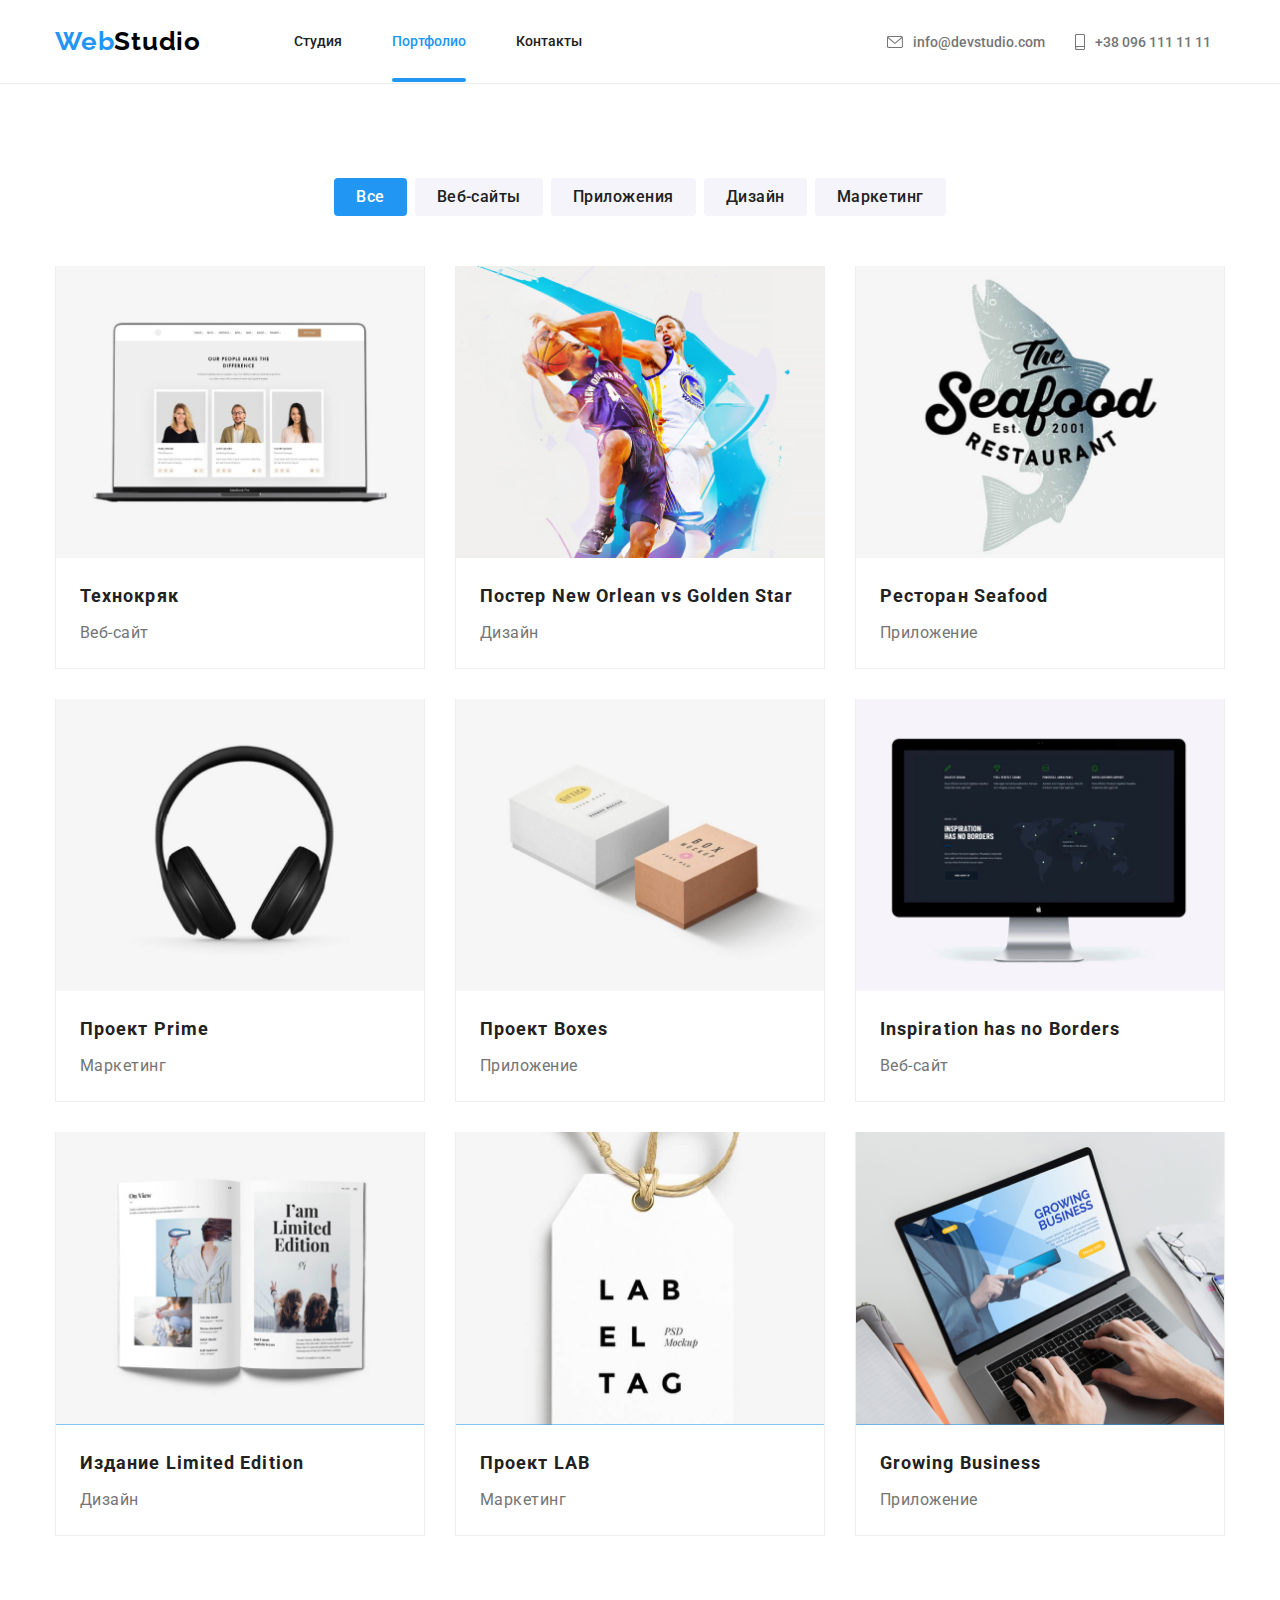
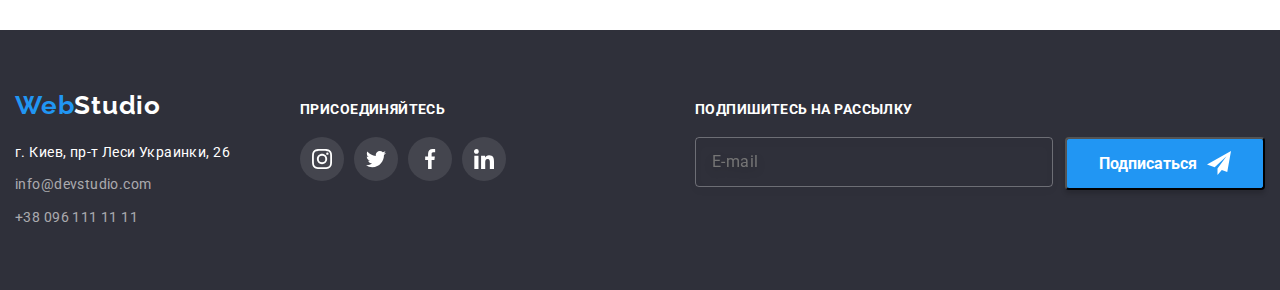
==== commit 89dd28e7: "save" ====
--- a/portfolio.html
+++ b/portfolio.html
@@ -67,18 +67,32 @@
         <div class="container">
             <div class="filter">
                 <ul class="filter-list">
-                    <li> <button class="btn-all" type="button">Все</button></li>
-                    <li> <button class="btn" type="button">Веб-сайты</button></li>
-                    <li> <button class="btn" type="button">Приложения</button></li>
-                    <li> <button class="btn" type="button">Дизайн</button></li>
-                    <li> <button class="btn" type="button">Маркетинг</button></li>
+                    <li class="filter-link"> <button class="btn-all" type="button">Все</button></li>
+                    <li class="filter-link"> <button class="btn" type="button">Веб-сайты</button></li>
+                    <li class="filter-link"> <button class="btn" type="button">Приложения</button></li>
+                    <li class="filter-link"> <button class="btn" type="button">Дизайн</button></li>
+                    <li class="filter-link"> <button class="btn" type="button">Маркетинг</button></li>
                 </ul>
             </div>
 
             <ul class="project">
                 <li class="container-project">
                     <div class="thumb">
-                        <img src="./images/portfolio.img/img.jpg" alt="Веб-сайт">
+                        <picture>
+                            <source media="(min-width:1200px)" srcset="
+                            ./images\portfolio.img\img(1).jpg    1x,
+                            ./images\portfolio.img\img(1)@2x.jpg 2x
+                                " type="image/jpg" />
+                            <source media="(min-width:768px)" srcset="
+                            ./images\portfolio.img\img(1)_tb.jpg 1x, 
+                            ./images\portfolio.img\img(1)_tb@2x.jpg 2x" type="image/jpg" />
+                            <source media="(max-width:767px)" srcset="
+                            ./images\portfolio.img\img(1)_mb.jpg 1x, 
+                            ./images\portfolio.img\img(1)_mb@2x.jpg 2x" type="image/jpg" />
+                            <img class="work-img img" src="
+                            ./images\portfolio.img\img(1)_mb.jpg" alt="Веб-сайт" width="450" height="294"
+                                loading="lazy" />
+                        </picture>
                         <div class="overlay">
                             <p class="overlay-text">
                                 Ресурс предлагает комплексные предложения с разным уровнем функционала и сервисов. Все
@@ -87,7 +101,7 @@
                             </p>
                         </div>
                     </div>
-                    <div class="content">
+                    <div class="content first-card">
                         <h2 class="title">Технокряк</h2>
                         <p class="text">Веб-сайт</p>
                     </div>
@@ -95,7 +109,21 @@
                 </li>
                 <li class="container-project">
                     <div class="thumb">
-                        <img src="./images/portfolio.img/img(1).jpg" alt="Дизайн">
+                        <picture>
+                            <source media="(min-width:1200px)" srcset="
+                            ./images\portfolio.img\img(2).jpg    1x,
+                            ./images\portfolio.img\img(2)@2x.jpg 2x
+                            " type="image/jpg" />
+                            <source media="(min-width:768px)" srcset="
+                            ./images\portfolio.img\img(2)_tb.jpg 1x, 
+                            ./images\portfolio.img\img(2)_tb@2x.jpg 2x" type="image/jpg" />
+                            <source media="(max-width:767px)" srcset="
+                            ./images\portfolio.img\img(2)_mb.jpg 1x, 
+                            ./images\portfolio.img\img(2)_mb@2x.jpg 2x" type="image/jpg" />
+                            <img class="work-img img" src="
+                            ./images\portfolio.img\img(2)_mb.jpg" alt="Дизайн" width="450" height="294"
+                                loading="lazy" />
+                        </picture>
                         <div class="overlay">
                             <p class="overlay-text">
                                 Ресурс предлагает комплексные предложения с разным уровнем функционала и сервисов. Все
@@ -112,7 +140,21 @@
                 </li>
                 <li class="container-project">
                     <div class="thumb">
-                        <img src="./images/portfolio.img/img(2).jpg" alt="Приложение">
+                        <picture>
+                            <source media="(min-width:1200px)" srcset="
+                            ./images\portfolio.img\img(3).jpg    1x,
+                            ./images\portfolio.img\img(3)@2x.jpg 2x
+                            " type="image/jpg" />
+                            <source media="(min-width:768px)" srcset="
+                            ./images\portfolio.img\img(3)_tb.jpg 1x, 
+                            ./images\portfolio.img\img(3)_tb@2x.jpg 2x" type="image/jpg" />
+                            <source media="(max-width:767px)" srcset="
+                            ./images\portfolio.img\img(3)_mb.jpg 1x, 
+                            ./images\portfolio.img\img(3)_mb@2x.jpg 2x" type="image/jpg" />
+                            <img class="work-img img" src="
+                            ./images\portfolio.img\img(3)_mb.jpg" alt="Приложение" width="450" height="294"
+                                loading="lazy" />
+                        </picture>
                         <div class="overlay">
 
                             <p class="overlay-text">
@@ -130,7 +172,21 @@
                 </li>
                 <li class="container-project">
                     <div class="thumb">
-                        <img src="./images/portfolio.img/img(3).jpg" alt="Маркетинг">
+                        <picture>
+                            <source media="(min-width:1200px)" srcset="
+                            ./images\portfolio.img\img(4).jpg    1x,
+                            ./images\portfolio.img\img(4)@2x.jpg 2x
+                            " type="image/jpg" />
+                            <source media="(min-width:768px)" srcset="
+                            ./images\portfolio.img\img(4)_tb.jpg 1x, 
+                            ./images\portfolio.img\img(4)_tb@2x.jpg 2x" type="image/jpg" />
+                            <source media="(max-width:767px)" srcset="
+                            ./images\portfolio.img\img(4)_mb.jpg 1x, 
+                            ./images\portfolio.img\img(4)_mb@2x.jpg 2x" type="image/jpg" />
+                            <img class="work-img img" src="
+                            ./images\portfolio.img\img(4)_mb.jpg" alt="Маркетинг" width="450" height="294"
+                                loading="lazy" />
+                        </picture>
                         <div class="overlay">
 
                             <p class="overlay-text">
@@ -148,7 +204,21 @@
                 </li>
                 <li class="container-project">
                     <div class="thumb">
-                        <img src="./images/portfolio.img/img(4).jpg" alt="Приложение">
+                        <picture>
+                            <source media="(min-width:1200px)" srcset="
+                            ./images\portfolio.img\img(5).jpg    1x,
+                            ./images\portfolio.img\img(5)@2x.jpg 2x
+                            " type="image/jpg" />
+                            <source media="(min-width:768px)" srcset="
+                            ./images\portfolio.img\img(5)_tb.jpg 1x, 
+                            ./images\portfolio.img\img(5)_tb@2x.jpg 2x" type="image/jpg" />
+                            <source media="(max-width:767px)" srcset="
+                            ./images\portfolio.img\img(5)_mb.jpg 1x, 
+                            ./images\portfolio.img\img(5)_mb@2x.jpg 2x" type="image/jpg" />
+                            <img class="work-img img" src="
+                            ./images\portfolio.img\img(5)_mb.jpg" alt="Приложение" width="450" height="294"
+                                loading="lazy" />
+                        </picture>
                         <div class="overlay">
 
                             <p class="overlay-text">
@@ -166,7 +236,21 @@
                 </li>
                 <li class="container-project">
                     <div class="thumb">
-                        <img src="./images/portfolio.img/img(5).jpg" alt="Веб-сайт">
+                        <picture>
+                            <source media="(min-width:1200px)" srcset="
+                            ./images\portfolio.img\img(6).jpg    1x,
+                            ./images\portfolio.img\img(6)@2x.jpg 2x
+                            " type="image/jpg" />
+                            <source media="(min-width:768px)" srcset="
+                            ./images\portfolio.img\img(6)_tb.jpg 1x, 
+                            ./images\portfolio.img\img(6)_tb@2x.jpg 2x" type="image/jpg" />
+                            <source media="(max-width:767px)" srcset="
+                            ./images\portfolio.img\img(6)_mb.jpg 1x, 
+                            ./images\portfolio.img\img(6)_mb@2x.jpg 2x" type="image/jpg" />
+                            <img class="work-img img" src="
+                            ./images\portfolio.img\img(6)_mb.jpg" alt="Веб-сайт" width="450" height="294"
+                                loading="lazy" />
+                        </picture>
                         <div class="overlay">
 
                             <p class="overlay-text">
@@ -184,7 +268,21 @@
                 </li>
                 <li class="container-project">
                     <div class="thumb">
-                        <img src="./images/portfolio.img/img(6).jpg" alt="Дизайн">
+                        <picture>
+                            <source media="(min-width:1200px)" srcset="
+                            ./images\portfolio.img\img(7).jpg    1x,
+                            ./images\portfolio.img\img(7)@2x.jpg 2x
+                            " type="image/jpg" />
+                            <source media="(min-width:768px)" srcset="
+                            ./images\portfolio.img\img(7)_tb.jpg 1x, 
+                            ./images\portfolio.img\img(7)_tb@2x.jpg 2x" type="image/jpg" />
+                            <source media="(max-width:767px)" srcset="
+                            ./images\portfolio.img\img(7)_mb.jpg 1x, 
+                            ./images\portfolio.img\img(7)_mb@2x.jpg 2x" type="image/jpg" />
+                            <img class="work-img img" src="
+                            ./images\portfolio.img\img(7)_mb.jpg" alt="Дизайн" width="450" height="294"
+                                loading="lazy" />
+                        </picture>
                         <div class="overlay">
 
                             <p class="overlay-text">
@@ -202,7 +300,21 @@
                 </li>
                 <li class="container-project">
                     <div class="thumb">
-                        <img src="./images/portfolio.img/img(7).jpg" alt="Маркетинг">
+                        <picture>
+                            <source media="(min-width:1200px)" srcset="
+                            ./images\portfolio.img\img(8).jpg    1x,
+                            ./images\portfolio.img\img(8)@2x.jpg 2x
+                            " type="image/jpg" />
+                            <source media="(min-width:768px)" srcset="
+                            ./images\portfolio.img\img(8)_tb.jpg 1x, 
+                            ./images\portfolio.img\img(8)_tb@2x.jpg 2x" type="image/jpg" />
+                            <source media="(max-width:767px)" srcset="
+                            ./images\portfolio.img\img(8)_mb.jpg 1x, 
+                            ./images\portfolio.img\img(8)_mb@2x.jpg 2x" type="image/jpg" />
+                            <img class="work-img img" src="
+                            ./images\portfolio.img\img(8)_mb.jpg" alt="Маркетинг" width="450" height="294"
+                                loading="lazy" />
+                        </picture>
                         <div class="overlay">
 
                             <p class="overlay-text">
@@ -220,7 +332,21 @@
                 </li>
                 <li class="container-project">
                     <div class="thumb">
-                        <img src="./images/portfolio.img/img(8).jpg" alt="Приложение">
+                        <picture>
+                            <source media="(min-width:1200px)" srcset="
+                            ./images\portfolio.img\img(9).jpg    1x,
+                            ./images\portfolio.img\img(9)@2x.jpg 2x
+                            " type="image/jpg" />
+                            <source media="(min-width:768px)" srcset="
+                            ./images\portfolio.img\img(9)_tb.jpg 1x, 
+                            ./images\portfolio.img\img(9)_tb@2x.jpg 2x" type="image/jpg" />
+                            <source media="(max-width:767px)" srcset="
+                            ./images\portfolio.img\img(9)_mb.jpg 1x, 
+                            ./images\portfolio.img\img(9)_mb@2x.jpg 2x" type="image/jpg" />
+                            <img class="work-img img" src="
+                            ./images\portfolio.img\img(9)_mb.jpg" alt="Приложение" width="450" height="294"
+                                loading="lazy" />
+                        </picture>
                         <div class="overlay">
 
                             <p class="overlay-text">
@@ -242,7 +368,7 @@
 
     <!--Подвал-->
 
-    <!-- <footer class="page-footer">
+    <footer class="page-footer">
         <div class="container footer">
             <div class="logo-social">
                 <div class="logo-address">
@@ -311,7 +437,7 @@
 
             </div>
         </div>
-    </footer> -->
+    </footer>
 
 </body>
 
--- a/css/main.min.css
+++ b/css/main.min.css
@@ -1,2 +1,2 @@
-:root{--primary-text-color: #757575;--title-text-color: #212121;--accent-color: #2196F3;--primary-bg-color: #FFFFFF}html{-webkit-box-sizing:border-box;box-sizing:border-box}body{background:var(--primary-bg-color);color:var(--primary-text-color);font-family:Roboto;font-style:normal}.link{text-decoration:none}ul{list-style:none;margin:0;padding:0}h1,h2,h3,p{margin:0}.img{display:block;width:100%;height:auto}*,*::before,*::after{-webkit-box-sizing:inherit;box-sizing:inherit}.container{width:100%;padding-left:15px;padding-right:15px;margin-left:auto;margin-right:auto}@media screen and (min-width: 480px){.container{width:480px}}@media screen and (min-width: 480px){.container{width:480px}}@media screen and (min-width: 768px){.container{width:768px}}@media screen and (min-width: 768px){.container{width:768px}}@media screen and (min-width: 1200px){.container{width:1200px}}@media screen and (min-width: 1200px){.container{width:1200px}}.button{display:inline-block;-webkit-box-align:center;-ms-flex-align:center;align-items:center;min-width:200px;padding:10px 32px;color:var(--primary-bg-color);background-color:#2196F3;-webkit-box-shadow:0px 4px 4px rgba(0,0,0,0.15);box-shadow:0px 4px 4px rgba(0,0,0,0.15);border-radius:4px;font-weight:700;font-size:16px;line-height:1.87;-webkit-transition:background-color 250ms cubic-bezier(0.4, 0, 0.2, 1);transition:background-color 250ms cubic-bezier(0.4, 0, 0.2, 1)}.button:hover,.button:focus{background-color:#188CE8}.text-social{font-style:normal;font-weight:700;font-size:14px;line-height:16px;letter-spacing:0.03em;text-transform:uppercase;margin-bottom:20px;color:#FFFFFF}.social-list{display:-webkit-box;display:-ms-flexbox;display:flex;-webkit-box-pack:center;-ms-flex-pack:center;justify-content:center;-webkit-box-align:center;-ms-flex-align:center;align-items:center}.social-icon{display:-webkit-box;display:-ms-flexbox;display:flex;width:44px;height:44px;margin-right:10px;border-radius:50%;background:rgba(255,255,255,0.1);-webkit-box-pack:center;-ms-flex-pack:center;justify-content:center;-webkit-box-align:center;-ms-flex-align:center;align-items:center;-webkit-transition:background-color 250ms cubic-bezier(0.4, 0, 0.2, 1);transition:background-color 250ms cubic-bezier(0.4, 0, 0.2, 1)}.social-icon:hover,.social-icon:focus{background-color:#2196F3}.social-item:last-child{margin-right:0px}.logo-footer{margin-bottom:20px}.page-footer .logo-left{color:#2196f3;text-decoration:none;font-family:'Raleway';font-style:normal;font-weight:700;font-size:24px;line-height:28px;letter-spacing:0.03em}@media screen and (min-width: 1200px){.page-footer .logo-left{font-size:26px;line-height:31px}}.page-footer .logo-right{color:var(--primary-bg-color);text-decoration:none;font-family:'Raleway';font-style:normal;font-weight:700;font-size:24px;line-height:28px;letter-spacing:0.03em}@media screen and (min-width: 1200px){.page-footer .logo-right{font-size:26px;line-height:31px}}@media screen and (min-width: 768px) and (max-width: 1199.98px){.logo-address{margin-left:76px}}@media screen and (min-width: 1200px){.logo-address{margin-right:70px}}.page-header{min-width:100%;border-bottom:1px solid #ececec;z-index:100}.page-header .logo-left{padding-top:16px;padding-bottom:16px;color:#2196f3;text-decoration:none;font-family:Raleway;font-weight:700;font-size:24px;line-height:28px;letter-spacing:.03em}@media screen and (min-width: 768px){.page-header .logo-left{padding-top:26px;padding-bottom:26px}}@media screen and (min-width: 1200px){.page-header .logo-left{font-size:26px;line-height:31px}}.page-header .logo-right{padding-top:16px;padding-bottom:16px;color:#000000;font-family:Raleway;font-weight:700;font-size:24px;line-height:28px;letter-spacing:.03em}@media screen and (min-width: 768px){.page-header .logo-right{padding-top:26px;padding-bottom:26px}}@media screen and (min-width: 1200px){.page-header .logo-right{font-size:26px;line-height:31px}}.nav{display:block;padding-top:32px;padding-bottom:32px;position:relative;-webkit-transition:color 250ms cubic-bezier(0.4, 0, 0.2, 1);transition:color 250ms cubic-bezier(0.4, 0, 0.2, 1)}@media screen and (min-width: 768px) and (max-width: 1199.98px){.nav::after{position:absolute;content:'';display:block;bottom:0%;left:0%;width:100%;height:4px;background:#2196f3;border-radius:2px;opacity:0;-webkit-transition:opacity 250ms cubic-bezier(0.4, 0, 0.2, 1);transition:opacity 250ms cubic-bezier(0.4, 0, 0.2, 1)}}@media screen and (min-width: 1200px){.nav::after{position:absolute;content:'';display:block;bottom:0%;left:0%;width:100%;height:4px;background:#2196f3;border-radius:2px;opacity:0;-webkit-transition:opacity 250ms cubic-bezier(0.4, 0, 0.2, 1);transition:opacity 250ms cubic-bezier(0.4, 0, 0.2, 1)}}.site-nav{display:-webkit-box;display:-ms-flexbox;display:flex;font-weight:500;font-size:14px;line-height:1.14}.site-nav .item+.item{margin-left:50px}.site-nav .link{color:var(--title-text-color)}.site-nav .link.current{color:var(--accent-color);text-decoration:none}.item .nav:hover,.item .nav:focus{color:var(--accent-color)}.nav.current::after{position:absolute;content:'';display:block;bottom:-1px;left:0%;width:100%;height:4px;background:#2196f3;border-radius:2px;opacity:1}.nav:hover::after,.nav:focus::after{opacity:1}.navigation{max-width:100%}@media screen and (max-width: 767.98px){.navigation{display:none}}@media screen and (min-width: 768px) and (max-width: 1199.98px){.navigation{display:-webkit-box;display:-ms-flexbox;display:flex;margin-left:88px;-webkit-box-align:center;-ms-flex-align:center;align-items:center}}@media screen and (min-width: 1200px){.navigation{margin-left:93px;display:-webkit-box;display:-ms-flexbox;display:flex;-webkit-box-pack:baseline;-ms-flex-pack:baseline;justify-content:baseline;-webkit-box-align:center;-ms-flex-align:center;align-items:center}}.menu-toggle--open{display:-webkit-box;display:-ms-flexbox;display:flex;min-width:40px;min-height:40px;margin:0;padding:12px 8px;border:none;background-color:transparent;cursor:pointer;position:absolute;top:10px;right:15px;z-index:500}@media screen and (min-width: 768px){.menu-toggle--open{display:none}}.menu-toggle--open:hover,.menu-toggle--open:focus{fill:var(--accent-color);cursor:pointer}.icon-open-menu{width:24px;height:16px}.main-nav{display:-webkit-box;display:-ms-flexbox;display:flex;position:relative;-webkit-box-align:center;-ms-flex-align:center;align-items:center;min-width:100%;margin-left:auto;margin-right:auto}@media screen and (max-width: 767.98px){.main-nav{display:-webkit-box;display:-ms-flexbox;display:flex;-webkit-box-pack:justify;-ms-flex-pack:justify;justify-content:space-between}}.contacts-list{display:-webkit-box;display:-ms-flexbox;display:flex;-webkit-box-orient:vertical;-webkit-box-direction:normal;-ms-flex-direction:column;flex-direction:column;margin-left:84px}@media screen and (min-width: 768px) and (max-width: 1199.98px){.contacts-list{padding-top:21px;padding-bottom:21px}.contacts-list li:first-child{margin-bottom:10px}}@media screen and (min-width: 1200px){.contacts-list{display:-webkit-box;display:-ms-flexbox;display:flex;-webkit-box-orient:horizontal;-webkit-box-direction:normal;-ms-flex-direction:row;flex-direction:row;margin-left:305px}}@media screen and (min-width: 1200px){.contacts-list li+li{margin-left:30px}}@media screen and (min-width: 1200px){.contacts{display:block;padding-top:32px;padding-bottom:32px}}.contacts-list .link{color:var(--primary-text-color);font-weight:500;font-size:12px;line-height:14px;-webkit-transition:color 250ms cubic-bezier(0.4, 0, 0.2, 1);transition:color 250ms cubic-bezier(0.4, 0, 0.2, 1)}@media screen and (min-width: 1200px){.contacts-list .link{font-weight:500;font-size:14px;line-height:16px}}.contacts-list .link:hover,.contacts-list .link:focus{color:var(--accent-color)}.tel,.mail{display:-webkit-box;display:-ms-flexbox;display:flex;-webkit-box-align:center;-ms-flex-align:center;align-items:center;color:var(--primary-text-color)}.header-icon{height:14px;margin-right:8px;fill:currentColor;-webkit-transition:color 250ms cubic-bezier(0.4, 0, 0.2, 1);transition:color 250ms cubic-bezier(0.4, 0, 0.2, 1)}@media screen and (min-width: 1200px){.header-icon{margin-right:10px}}.header-icon:hover,.header-icon:focus{color:var(--accent-color)}@media screen and (min-width: 768px) and (max-width: 1199.98px){.envelope{width:14px;height:10px}}@media screen and (min-width: 1200px){.envelope{width:16px;height:12px}}@media screen and (min-width: 768px) and (max-width: 1199.98px){.smartphone{width:10px;height:14px}}@media screen and (min-width: 1200px){.smartphone{width:10px;height:16px}}.order-service{min-width:480px;height:400px;padding-bottom:118px;padding-top:118px;margin-left:auto;margin-right:auto;text-align:center;background-image:-webkit-gradient(linear, left top, left bottom, from(rgba(47,48,58,0.4)), to(rgba(47,48,58,0.4))),url(/images/order-service/Header-img.jpg);background-image:linear-gradient(rgba(47,48,58,0.4), rgba(47,48,58,0.4)),url(/images/order-service/Header-img.jpg);background-color:#c4c4c4;background-repeat:no-repeat;background-position:center;background-size:cover}@media (min-device-pixel-ratio: 2), (-webkit-min-device-pixel-ratio: 2), (min-resolution: 192dpi), (min-resolution: 2dppx){.order-service{background-image:-webkit-gradient(linear, left top, left bottom, from(rgba(47,48,58,0.4)), to(rgba(47,48,58,0.4))),url(/images/order-service/Header-img@2x.jpg);background-image:linear-gradient(rgba(47,48,58,0.4), rgba(47,48,58,0.4)),url(/images/order-service/Header-img@2x.jpg)}}@media screen and (min-width: 768px) and (max-width: 1199.98px){.order-service{background-image:-webkit-gradient(linear, left top, left bottom, from(rgba(47,48,58,0.4)), to(rgba(47,48,58,0.4))),url(/images/order-service/Header-tb-img.jpg);background-image:linear-gradient(rgba(47,48,58,0.4), rgba(47,48,58,0.4)),url(/images/order-service/Header-tb-img.jpg);min-width:768px}}@media screen and (min-width: 768px) and (max-width: 1199.98px) and (min-device-pixel-ratio: 2), screen and (min-width: 768px) and (max-width: 1199.98px) and (-webkit-min-device-pixel-ratio: 2), screen and (min-width: 768px) and (max-width: 1199.98px) and (min-resolution: 192dpi), screen and (min-width: 768px) and (max-width: 1199.98px) and (min-resolution: 2dppx){.order-service{background-image:-webkit-gradient(linear, left top, left bottom, from(rgba(47,48,58,0.4)), to(rgba(47,48,58,0.4))),url(/images/order-service/Header-tb-img@2x.jpg);background-image:linear-gradient(rgba(47,48,58,0.4), rgba(47,48,58,0.4)),url(/images/order-service/Header-tb-img@2x.jpg)}}@media screen and (min-width: 1200px){.order-service{background-image:-webkit-gradient(linear, left top, left bottom, from(rgba(47,48,58,0.4)), to(rgba(47,48,58,0.4))),url(/images/order-service/Img.jpg);background-image:linear-gradient(rgba(47,48,58,0.4), rgba(47,48,58,0.4)),url(/images/order-service/Img.jpg);min-width:1200px;height:600px;padding-bottom:200px;padding-top:200px}}@media screen and (min-width: 1200px) and (min-device-pixel-ratio: 2), screen and (min-width: 1200px) and (-webkit-min-device-pixel-ratio: 2), screen and (min-width: 1200px) and (min-resolution: 192dpi), screen and (min-width: 1200px) and (min-resolution: 2dppx){.order-service{background-image:-webkit-gradient(linear, left top, left bottom, from(rgba(47,48,58,0.4)), to(rgba(47,48,58,0.4))),url(/images/order-service/Img-dst-@2x.jpg);background-image:linear-gradient(rgba(47,48,58,0.4), rgba(47,48,58,0.4)),url(/images/order-service/Img-dst-@2x.jpg)}}.order-service .title{margin-bottom:30px;margin-top:0;color:var(--primary-bg-color);font-weight:900;font-size:26px;line-height:42px;letter-spacing:0.06em;text-transform:uppercase;text-align:center}@media screen and (min-width: 1200px){.order-service .title{font-size:44px;line-height:60px}}.feature{padding-bottom:60px;padding-top:60px}@media screen and (min-width: 768px){.feature{padding-bottom:60px;padding-top:60px}}@media screen and (min-width: 1200px){.feature{padding-bottom:94px;padding-top:94px}}@media screen and (min-width: 768px){.feature__list{display:-webkit-box;display:-ms-flexbox;display:flex}}@media screen and (min-width: 768px) and (max-width: 1199.98px){.feature__list{-ms-flex-wrap:wrap;flex-wrap:wrap}}.feature__title{margin-bottom:10px;color:var(--title-text-color);font-weight:700;font-size:14px;line-height:16px;letter-spacing:0.03em;text-transform:uppercase}@media screen and (max-width: 767.98px){.feature__title{text-align:center}}.feature__text{font-size:14px;line-height:24px;letter-spacing:0.03em}@media screen and (max-width: 767.98px){.feature__card{width:450px;height:226px}}@media screen and (max-width: 767.98px){.feature__card:not(:last-child){margin-bottom:30px}}@media screen and (min-width: 768px) and (max-width: 1199.98px){.feature__card{width:354px;height:226px}.feature__card:nth-child(2n+1){margin-right:30px}.feature__card:nth-child(-n+2){margin-bottom:30px}}@media screen and (min-width: 1200px){.feature__card{width:270px;height:251px}.feature__card:not(:last-child){margin-right:30px}}.feature__icon{display:-webkit-box;display:-ms-flexbox;display:flex;margin-bottom:30px;width:100%;height:120px;-webkit-box-pack:center;-ms-flex-pack:center;justify-content:center;-webkit-box-align:center;-ms-flex-align:center;align-items:center;background:#F5F4FA;border-radius:4px}.work{padding-bottom:94px}@media screen and (max-width: 767.98px){.work{display:none}}@media screen and (min-width: 768px) and (max-width: 1199.98px){.work{display:none}}.work__list{display:-webkit-box;display:-ms-flexbox;display:flex}.work__list li+li{margin-left:30px}.work__title{margin-bottom:50px;color:var(--title-text-color);font-weight:700;font-size:36px;line-height:1.16;text-align:center;letter-spacing:0.03em}.work__example{display:-webkit-box;display:-ms-flexbox;display:flex;position:relative}.work__example-title{display:-webkit-box;display:-ms-flexbox;display:flex;position:absolute;-webkit-box-align:center;-ms-flex-align:center;align-items:center;-webkit-box-pack:center;-ms-flex-pack:center;justify-content:center;width:370px;height:70px;background:rgba(47,48,58,0.8);bottom:0%;right:0%;font-style:normal;font-weight:700;font-size:14px;line-height:16px;text-align:center;letter-spacing:0.03em;text-transform:uppercase;color:#FFFFFF}.section-team{min-width:480px;padding-bottom:60px;padding-top:60px;background-color:#f5f4fa}@media screen and (min-width: 1200px){.section-team{padding-bottom:94px;padding-top:94px}}.section-team .section-title{margin-bottom:30px;color:var(--title-text-color);font-weight:700;font-size:28px;line-height:33px;text-align:center;letter-spacing:0.03em}@media screen and (min-width: 1200px){.section-team .section-title{font-size:36px;line-height:1.16;margin-bottom:50px}}@media screen and (min-width: 768px){.section-team .team-list{display:-webkit-box;display:-ms-flexbox;display:flex;-ms-flex-wrap:wrap;flex-wrap:wrap}}.section-team .team-list .team-card{min-width:480px;background:#ffffff;-webkit-box-shadow:0px 1px 3px rgba(0,0,0,0.12),0px 1px 1px rgba(0,0,0,0.14),0px 2px 1px rgba(0,0,0,0.2);box-shadow:0px 1px 3px rgba(0,0,0,0.12),0px 1px 1px rgba(0,0,0,0.14),0px 2px 1px rgba(0,0,0,0.2)}@media screen and (max-width: 767.98px){.section-team .team-list .team-card:not(:last-child){margin-bottom:30px}}@media screen and (min-width: 768px) and (max-width: 1199.98px){.section-team .team-list .team-card:nth-child(2n+1){margin-right:30px}.section-team .team-list .team-card:nth-child(-n+2){margin-bottom:30px}}@media screen and (min-width: 1200px){.section-team .team-list .team-card:not(:last-child){margin-right:30px}}@media screen and (max-width: 767.98px){.section-team .team-list .team-card-images{width:450px;height:460px}}@media screen and (min-width: 768px) and (max-width: 1199.98px){.section-team .team-list .team-card-images{width:354px;height:374px}}@media screen and (min-width: 1200px){.section-team .team-list .team-card-images{width:270px;height:260px}}.section-team .team-list .team-card .team-content{text-align:center;padding-top:30px;padding-bottom:24px}@media screen and (min-width: 1200px){.section-team .team-list .team-card .team-content{padding-top:30px;padding-bottom:30px}}.section-team .team-list .team-card .team-content .title{margin-bottom:10px;color:var(--title-text-color);font-weight:500;font-size:16px;line-height:1.18;letter-spacing:0.03em;text-align:center}.section-team .team-list .team-card .team-content .text{margin-bottom:16px;letter-spacing:0.03em;font-size:16px;color:var(--primary-text-color);line-height:1.18;text-align:center}.section-team .team-list .team-card .item-list{display:-webkit-box;display:-ms-flexbox;display:flex;-webkit-box-align:center;-ms-flex-align:center;align-items:center;-webkit-box-pack:center;-ms-flex-pack:center;justify-content:center}.section-team .team-list .team-card .item-list .item-team{display:-webkit-box;display:-ms-flexbox;display:flex;-webkit-box-pack:center;-ms-flex-pack:center;justify-content:center;-webkit-box-align:center;-ms-flex-align:center;align-items:center}.section-team .team-list .team-card .item-list .item-team .item-icon{display:-webkit-box;display:-ms-flexbox;display:flex;width:44px;height:44px;margin-right:10px;border-radius:50%;-webkit-box-pack:center;-ms-flex-pack:center;justify-content:center;-webkit-box-align:center;-ms-flex-align:center;align-items:center;background-color:#ffffff;-webkit-transition:background-color 250ms cubic-bezier(0.4, 0, 0.2, 1);transition:background-color 250ms cubic-bezier(0.4, 0, 0.2, 1)}.section-team .team-list .team-card .item-list .item-team .item-icon:last-child{margin-right:0px}.section-team .team-list .team-card .item-list .item-team .item-icon:hover,.section-team .team-list .team-card .item-list .item-team .item-icon:focus{background-color:#2196f3}.section-team .team-list .team-card .item-list .item-team .item-icon:hover .icon-team,.section-team .team-list .team-card .item-list .item-team .item-icon:focus .icon-team{fill:#ffffff}.section-team .team-list .team-card .item-list .item-team .icon-team{height:20px;fill:#afb1b8;-webkit-transition:fill 250ms cubic-bezier(0.4, 0, 0.2, 1);transition:fill 250ms cubic-bezier(0.4, 0, 0.2, 1)}.clients{padding-bottom:60px;padding-top:60px}@media screen and (min-width: 1200px){.clients{padding-bottom:94px;padding-top:94px}}.clients__title{font-weight:700;font-size:28px;line-height:33px;text-align:center;letter-spacing:0.03em;margin-bottom:30px;color:#212121}@media screen and (min-width: 1200px){.clients__title{font-size:36px;line-height:42px;margin-bottom:50px}}.clients__list{display:-webkit-box;display:-ms-flexbox;display:flex;-ms-flex-wrap:wrap;flex-wrap:wrap;margin:0;padding:0;-webkit-box-pack:center;-ms-flex-pack:center;justify-content:center;-webkit-box-align:center;-ms-flex-align:center;align-items:center}.clients__logo{display:-webkit-box;display:-ms-flexbox;display:flex;width:210px;height:92px;-webkit-box-pack:center;-ms-flex-pack:center;justify-content:center;-webkit-box-align:center;-ms-flex-align:center;align-items:center;border:1px solid #AFB1B8;border-radius:4px;-webkit-transition:border 250ms cubic-bezier(0.4, 0, 0.2, 1);transition:border 250ms cubic-bezier(0.4, 0, 0.2, 1)}@media screen and (min-width: 768px) and (max-width: 1199.98px){.clients__logo{width:226px}}@media screen and (min-width: 1200px){.clients__logo{width:170px}}.clients__logo:hover,.clients__logo:focus{border:1px solid #2196F3}.clients__logo:hover .icon-logo,.clients__logo:focus .icon-logo{fill:#2196F3}.clients__item{display:-webkit-box;display:-ms-flexbox;display:flex}@media screen and (max-width: 767.98px){.clients__item:not(:nth-child(2n)){margin-right:30px}.clients__item:nth-child(-n+4){margin-bottom:30px}}@media screen and (min-width: 768px) and (max-width: 1199.98px){.clients__item{margin-bottom:30px}.clients__item:not(:nth-child(3n)){margin-right:30px}}@media screen and (min-width: 1200px){.clients__item:not(:last-child){margin-right:30px}}.icon-logo{height:60px;fill:#AFB1B8;-webkit-transition:fill 250ms cubic-bezier(0.4, 0, 0.2, 1);transition:fill 250ms cubic-bezier(0.4, 0, 0.2, 1)}.page-footer{padding-top:60px;padding-bottom:60px;background:#2F303A}.footer{width:100%}@media screen and (max-width: 767.98px){.footer{text-align:center;-webkit-box-pack:center;-ms-flex-pack:center;justify-content:center}}@media screen and (min-width: 768px) and (max-width: 1199.98px){.footer{display:-webkit-box;display:-ms-flexbox;display:flex;-webkit-box-orient:vertical;-webkit-box-direction:normal;-ms-flex-direction:column;flex-direction:column;-webkit-box-align:center;-ms-flex-align:center;align-items:center;text-align:center;-webkit-box-pack:center;-ms-flex-pack:center;justify-content:center}}@media screen and (min-width: 1200px){.footer{display:-webkit-box;display:-ms-flexbox;display:flex;-webkit-box-align:baseline;-ms-flex-align:baseline;align-items:baseline}}.footer-list li+li{margin-top:8px}@media screen and (min-width: 1200px){.footer-list li+li{margin-top:9px}}.footer-list .link-address{font-family:'Roboto';font-style:normal;color:var(--primary-bg-color);text-decoration:none;font-size:14px;line-height:1.71;letter-spacing:0.03em;-webkit-transition:color 250ms cubic-bezier(0.4, 0, 0.2, 1);transition:color 250ms cubic-bezier(0.4, 0, 0.2, 1)}.footer-list .link-address:hover,.footer-list .link-address:focus{color:var(--accent-color)}.footer-list .link{font-family:'Roboto';font-style:normal;color:rgba(255,255,255,0.6);font-size:14px;line-height:1.71;letter-spacing:0.03em;-webkit-transition:color 250ms cubic-bezier(0.4, 0, 0.2, 1);transition:color 250ms cubic-bezier(0.4, 0, 0.2, 1)}.footer-list .link:hover,.footer-list .link:focus{color:var(--accent-color)}@media screen and (max-width: 767.98px){.footer .social{margin-top:60px;margin-bottom:60px}}@media screen and (min-width: 768px) and (max-width: 1199.98px){.footer .social{margin-right:89px}}@media screen and (min-width: 1200px){.footer .social{margin-right:auto}}.footer-icon{height:20px;fill:#FFFFFF}.footer-form{display:-webkit-box;display:-ms-flexbox;display:flex}@media screen and (max-width: 1199.98px){.footer-form{-webkit-box-orient:vertical;-webkit-box-direction:normal;-ms-flex-direction:column;flex-direction:column}}.footer-btn{display:-webkit-box;display:-ms-flexbox;display:flex;cursor:pointer;-webkit-box-pack:center;-ms-flex-pack:center;justify-content:center;text-align:center;margin-left:auto;margin-right:auto}.footer-input{font-style:normal;font-weight:400;font-size:16px;line-height:20px;letter-spacing:0.03em;display:-webkit-box;display:-ms-flexbox;display:flex;-webkit-box-align:center;-ms-flex-align:center;align-items:center;margin-left:auto;margin-right:auto;color:rgba(255,255,255,0.6);width:450px;height:50px;background-color:transparent;border:1px solid rgba(255,255,255,0.3);-webkit-filter:drop-shadow(0px 4px 4px rgba(0,0,0,0.15));filter:drop-shadow(0px 4px 4px rgba(0,0,0,0.15));border-radius:4px;padding-left:16px;-webkit-transition:outline 250ms cubic-bezier(0.4, 0, 0.2, 1),border-color 250ms cubic-bezier(0.4, 0, 0.2, 1);transition:outline 250ms cubic-bezier(0.4, 0, 0.2, 1),border-color 250ms cubic-bezier(0.4, 0, 0.2, 1)}@media screen and (min-width: 1200px){.footer-input{max-width:358px;margin-right:12px}}@media screen and (max-width: 1199.98px){.footer-input{margin-bottom:20px}}@media screen and (max-width: 767.98px){.footer-input{width:100%;max-width:450px}}.footer-input:hover,.footer-input:focus{outline:0;border-color:#fff}@media screen and (min-width: 1200px){.email-form{margin-left:auto}}.email-title{font-style:normal;font-weight:700;font-size:14px;line-height:16px;letter-spacing:0.03em;text-transform:uppercase;color:#FFFFFF;margin-bottom:20px}.icon-send{margin-left:10px;fill:currentColor}@media screen and (min-width: 768px) and (max-width: 1199.98px){.logo-social{display:-webkit-box;display:-ms-flexbox;display:flex;-webkit-box-pack:justify;-ms-flex-pack:justify;justify-content:space-between;-webkit-box-align:baseline;-ms-flex-align:baseline;align-items:baseline;margin-bottom:60px;width:100%;padding:0}}@media screen and (min-width: 1200px){.logo-social{display:-webkit-box;display:-ms-flexbox;display:flex;-webkit-box-align:baseline;-ms-flex-align:baseline;align-items:baseline}}.backdrop{z-index:1000;position:fixed;width:100%;height:100%;top:0%;left:0%;background:rgba(0,0,0,0.2);opacity:1;-webkit-transition:opacity 250ms cubic-bezier(0.4, 0, 0.2, 1),visibility 250ms cubic-bezier(0.4, 0, 0.2, 1);transition:opacity 250ms cubic-bezier(0.4, 0, 0.2, 1),visibility 250ms cubic-bezier(0.4, 0, 0.2, 1)}.backdrop.is-hidden{opacity:0;pointer-events:none;visibility:hidden}.backdrop.is-hidden .form{-webkit-transform:translate(-50%, -50%) scale(0, 5);transform:translate(-50%, -50%) scale(0, 5);opacity:0}.form{position:absolute;padding:40px;width:calc(100vw - 30px);height:auto;top:50%;left:50%;-webkit-transform:translate(-50%, -50%) scale(1);transform:translate(-50%, -50%) scale(1);background:#FFFFFF;-webkit-box-shadow:0px 1px 3px rgba(0,0,0,0.12),0px 1px 1px rgba(0,0,0,0.14),0px 2px 1px rgba(0,0,0,0.2);box-shadow:0px 1px 3px rgba(0,0,0,0.12),0px 1px 1px rgba(0,0,0,0.14),0px 2px 1px rgba(0,0,0,0.2);border-radius:4px;opacity:1;-webkit-transition:opasity 250ms cubic-bezier(0.4, 0, 0.2, 1),-webkit-transform 250ms cubic-bezier(0.4, 0, 0.2, 1);transition:opasity 250ms cubic-bezier(0.4, 0, 0.2, 1),-webkit-transform 250ms cubic-bezier(0.4, 0, 0.2, 1);transition:transform 250ms cubic-bezier(0.4, 0, 0.2, 1),opasity 250ms cubic-bezier(0.4, 0, 0.2, 1);transition:transform 250ms cubic-bezier(0.4, 0, 0.2, 1),opasity 250ms cubic-bezier(0.4, 0, 0.2, 1),-webkit-transform 250ms cubic-bezier(0.4, 0, 0.2, 1)}@media screen and (min-width: 768px){.form{width:450px}}@media screen and (min-width: 1200px){.form{width:528px}}.form-title{display:block;font-style:normal;font-weight:700;font-size:20px;line-height:23px;text-align:center;letter-spacing:0.03em;margin-bottom:12px;color:#212121}.form-group{display:block;margin-bottom:10px}.form-group:last-child{margin-bottom:0px}.form-comment{display:block;margin-bottom:20px;font-style:normal;font-weight:400;font-size:12px;line-height:14px;letter-spacing:0.01em;color:#757575}.form-policy-group{display:-webkit-box;display:-ms-flexbox;display:flex;-webkit-box-align:center;-ms-flex-align:center;align-items:center;-webkit-box-pack:center;-ms-flex-pack:center;justify-content:center;margin-bottom:30px;font-family:'Roboto';font-style:normal;font-weight:400;font-size:14px;line-height:24px;letter-spacing:0.03em;color:#757575}.form-label{display:block;margin-bottom:4px;font-style:normal;font-weight:400;font-size:12px;line-height:14px;letter-spacing:0.01em;color:#757575}.form-icon{position:absolute;top:11px;left:12px;-webkit-transition:fill 250ms cubic-bezier(0.4, 0, 0.2, 1);transition:fill 250ms cubic-bezier(0.4, 0, 0.2, 1)}.form-input{display:-webkit-box;display:-ms-flexbox;display:flex;width:100%;height:40px;padding:12px 16px;padding-left:42px;border:1px solid rgba(33,33,33,0.2);border-radius:4px;outline:transparent;-webkit-transition:border-color 250ms cubic-bezier(0.4, 0, 0.2, 1);transition:border-color 250ms cubic-bezier(0.4, 0, 0.2, 1)}.form-input:hover,.form-input:focus{border-color:var(--accent-color)}.form-input-container{position:relative;-webkit-transition:border-color 250ms cubic-bezier(0.4, 0, 0.2, 1);transition:border-color 250ms cubic-bezier(0.4, 0, 0.2, 1)}.form-input-container:focus-within .form-input{border-color:var(--accent-color)}.form-input-container:focus-within .form-icon{fill:var(--accent-color)}.modal-form{margin-left:auto;margin-right:auto}.icon-close{width:18px;height:18px}.close{display:-webkit-box;display:-ms-flexbox;display:flex;width:30px;height:30px;position:absolute;top:0%;right:0%;margin-top:8px;margin-right:8px;-webkit-box-pack:center;-ms-flex-pack:center;justify-content:center;-webkit-box-align:center;-ms-flex-align:center;align-items:center;background:#FFFFFF;border:1px solid rgba(0,0,0,0.1);border-radius:50%;-webkit-transition:fill 250ms cubic-bezier(0.4, 0, 0.2, 1);transition:fill 250ms cubic-bezier(0.4, 0, 0.2, 1)}.close:hover,.close:focus{fill:var(--accent-color)}.comment{width:100%;height:120px;background-color:transparent;border:1px solid rgba(33,33,33,0.2);border-radius:4px;resize:none;padding:16px 12px;-webkit-transition:outline 250ms cubic-bezier(0.4, 0, 0.2, 1);transition:outline 250ms cubic-bezier(0.4, 0, 0.2, 1)}.comment:placeholder-shown{font-size:12px;line-height:14px;letter-spacing:0.01em;color:rgba(117,117,117,0.5)}.comment:focus,.comment:hover{outline:1px solid var(--accent-color)}.checkbox{display:-webkit-box;display:-ms-flexbox;display:flex;margin-right:9px;-webkit-box-align:center;-ms-flex-align:center;align-items:center;-webkit-box-pack:center;-ms-flex-pack:center;justify-content:center;width:16px;height:15px;border:2px solid #212121;border-radius:2px;-webkit-transition:background-color 250ms cubic-bezier(0.4, 0, 0.2, 1),border-color 250ms cubic-bezier(0.4, 0, 0.2, 1);transition:background-color 250ms cubic-bezier(0.4, 0, 0.2, 1),border-color 250ms cubic-bezier(0.4, 0, 0.2, 1)}.checkbox-icon{opacity:0;-webkit-transition:opacity 250ms cubic-bezier(0.4, 0, 0.2, 1),fill 250ms cubic-bezier(0.4, 0, 0.2, 1);transition:opacity 250ms cubic-bezier(0.4, 0, 0.2, 1),fill 250ms cubic-bezier(0.4, 0, 0.2, 1)}.checkbox-label{font-style:normal;font-weight:400;font-size:14px;line-height:24px;letter-spacing:0.03em;color:#757575}.checkbox-label-link{font-style:normal;font-weight:400;font-size:14px;line-height:24px;letter-spacing:0.03em;-webkit-text-decoration-line:underline;text-decoration-line:underline;color:#2196F3}.custom-checkbox{-webkit-appearance:none;-moz-appearance:none;appearance:none}.custom-checkbox:checked+.checkbox{background-color:#2196F3;border-color:#2196F3}.custom-checkbox:checked+.checkbox .checkbox-icon{opacity:1;fill:#FFFFFF}.btn-submit{display:-webkit-box;display:-ms-flexbox;display:flex;-webkit-box-align:center;-ms-flex-align:center;align-items:center;-webkit-box-pack:center;-ms-flex-pack:center;justify-content:center;margin-right:auto;margin-left:auto;cursor:pointer;border:none;-webkit-box-shadow:0px 4px 4px rgba(0,0,0,0.15);box-shadow:0px 4px 4px rgba(0,0,0,0.15);border-radius:4px;outline:transparent}.portfolio{padding-top:94px;padding-bottom:94px}.filter-list{display:-webkit-box;display:-ms-flexbox;display:flex;margin-bottom:50px;-webkit-box-align:center;-ms-flex-align:center;align-items:center;-webkit-box-pack:center;-ms-flex-pack:center;justify-content:center}.filter-list li+li{margin-left:8px}.btn{padding:6px 22px;color:var(--title-text-color);background:#F5F4FA;cursor:pointer;font-family:'Roboto';font-style:normal;font-weight:500;font-size:16px;line-height:1.6;text-align:center;letter-spacing:0.03em;-webkit-transition:background-color 250ms cubic-bezier(0.4, 0, 0.2, 1),color 250ms cubic-bezier(0.4, 0, 0.2, 1),-webkit-box-shadow 250ms cubic-bezier(0.4, 0, 0.2, 1);transition:background-color 250ms cubic-bezier(0.4, 0, 0.2, 1),color 250ms cubic-bezier(0.4, 0, 0.2, 1),-webkit-box-shadow 250ms cubic-bezier(0.4, 0, 0.2, 1);transition:background-color 250ms cubic-bezier(0.4, 0, 0.2, 1),color 250ms cubic-bezier(0.4, 0, 0.2, 1),box-shadow 250ms cubic-bezier(0.4, 0, 0.2, 1);transition:background-color 250ms cubic-bezier(0.4, 0, 0.2, 1),color 250ms cubic-bezier(0.4, 0, 0.2, 1),box-shadow 250ms cubic-bezier(0.4, 0, 0.2, 1),-webkit-box-shadow 250ms cubic-bezier(0.4, 0, 0.2, 1)}.btn:hover,.btn:focus{cursor:pointer;color:var(--primary-bg-color);background:#2196F3;-webkit-box-shadow:0px 3px 1px rgba(0,0,0,0.1),0px 1px 2px rgba(0,0,0,0.08),0px 2px 2px rgba(0,0,0,0.12);box-shadow:0px 3px 1px rgba(0,0,0,0.1),0px 1px 2px rgba(0,0,0,0.08),0px 2px 2px rgba(0,0,0,0.12)}.btn-all{padding:6px 22px;font-family:'Roboto';font-style:normal;font-weight:500;font-size:16px;line-height:1.6;text-align:center;letter-spacing:0.03em;color:#FFFFFF;background-color:#2196F3;-webkit-transition:color 250ms cubic-bezier(0.4, 0, 0.2, 1),-webkit-box-shadow 250ms cubic-bezier(0.4, 0, 0.2, 1);transition:color 250ms cubic-bezier(0.4, 0, 0.2, 1),-webkit-box-shadow 250ms cubic-bezier(0.4, 0, 0.2, 1);transition:box-shadow 250ms cubic-bezier(0.4, 0, 0.2, 1),color 250ms cubic-bezier(0.4, 0, 0.2, 1);transition:box-shadow 250ms cubic-bezier(0.4, 0, 0.2, 1),color 250ms cubic-bezier(0.4, 0, 0.2, 1),-webkit-box-shadow 250ms cubic-bezier(0.4, 0, 0.2, 1)}.btn-all:hover,.btn-all:focus{cursor:pointer;color:var(--primary-bg-color);background:#2196F3;-webkit-box-shadow:0px 3px 1px rgba(0,0,0,0.1),0px 1px 2px rgba(0,0,0,0.08),0px 2px 2px rgba(0,0,0,0.12);box-shadow:0px 3px 1px rgba(0,0,0,0.1),0px 1px 2px rgba(0,0,0,0.08),0px 2px 2px rgba(0,0,0,0.12)}.project{display:-webkit-box;display:-ms-flexbox;display:flex;-ms-flex-wrap:wrap;flex-wrap:wrap;margin-right:-30px;margin-bottom:-30px}.project>.container-project{-ms-flex-preferred-size:calc(100% / 3 - 30px);flex-basis:calc(100% / 3 - 30px)}.container-project{width:370px;margin-right:30px;margin-bottom:30px;-webkit-box-sizing:border-box;box-sizing:border-box;background:#FFFFFF;border-bottom:1px solid #EEEEEE;border-left:1px solid #EEEEEE;border-right:1px solid #EEEEEE;-webkit-transition:-webkit-box-shadow 250ms cubic-bezier(0.4, 0, 0.2, 1);transition:-webkit-box-shadow 250ms cubic-bezier(0.4, 0, 0.2, 1);transition:box-shadow 250ms cubic-bezier(0.4, 0, 0.2, 1);transition:box-shadow 250ms cubic-bezier(0.4, 0, 0.2, 1), -webkit-box-shadow 250ms cubic-bezier(0.4, 0, 0.2, 1)}.container-project:hover,.container-project:focus{-webkit-box-shadow:0px 1px 1px rgba(0,0,0,0.12),0px 4px 4px rgba(0,0,0,0.06),1px 4px 6px rgba(0,0,0,0.16);box-shadow:0px 1px 1px rgba(0,0,0,0.12),0px 4px 4px rgba(0,0,0,0.06),1px 4px 6px rgba(0,0,0,0.16)}.container-project:hover .overlay,.container-project:hover .overlay,.container-project:focus .overlay,.container-project:focus .overlay{-webkit-transform:translateY(0);transform:translateY(0)}.container-project .title{margin-bottom:4px;font-weight:700;font-size:18px;line-height:2;letter-spacing:0.06em;color:#212121}.container-project .text{font-size:16px;line-height:1.87;letter-spacing:0.03em;color:#757575}.thumb{position:relative;overflow:hidden}.overlay{position:absolute;top:0;left:0;width:100%;height:100%;background:rgba(33,150,243,0.9);-webkit-transform:translateY(100%);transform:translateY(100%);-webkit-transition:-webkit-transform 250ms cubic-bezier(0.4, 0, 0.2, 1);transition:-webkit-transform 250ms cubic-bezier(0.4, 0, 0.2, 1);transition:transform 250ms cubic-bezier(0.4, 0, 0.2, 1);transition:transform 250ms cubic-bezier(0.4, 0, 0.2, 1), -webkit-transform 250ms cubic-bezier(0.4, 0, 0.2, 1);padding:63px 24px}.overlay-text{font-style:normal;font-weight:400;font-size:18px;line-height:28px;letter-spacing:0.03em;color:#FFFFFF;text-align:left;text-shadow:0px 4px 4px rgba(0,0,0,0.25)}.content{padding:20px 24px}.menu-container{position:fixed;top:0;left:0;width:100%;height:100%;padding-top:48px;padding-bottom:48px;padding-left:40px;z-index:999;display:-webkit-box;display:-ms-flexbox;display:flex;-webkit-box-orient:vertical;-webkit-box-direction:normal;-ms-flex-direction:column;flex-direction:column;background-color:#fff;-webkit-transform:translateX(100%);transform:translateX(100%);-webkit-transition:-webkit-transform 250ms ease-in-out;transition:-webkit-transform 250ms ease-in-out;transition:transform 250ms ease-in-out;transition:transform 250ms ease-in-out, -webkit-transform 250ms ease-in-out}.menu-container.is-open{-webkit-transform:translateX(0);transform:translateX(0)}.menu-toggle{display:-webkit-box;display:-ms-flexbox;display:flex;-webkit-box-pack:center;-ms-flex-pack:center;justify-content:center;-webkit-box-align:center;-ms-flex-align:center;align-items:center}@media screen and (min-width: 768px){.menu-toggle{display:none}}.menu-toggle--close{display:-webkit-box;display:-ms-flexbox;display:flex;min-width:40px;min-height:40px;margin:0;padding:11px;border:none;background-color:transparent;cursor:pointer;position:absolute;top:10px;right:15px;z-index:100}.menu-toggle--close:hover,.menu-toggle--close:focus{fill:var(--accent-color);cursor:pointer}.icon-close-menu{width:19px;height:19px}.mobile-menu__item:not(:last-child){margin-bottom:32px}.mobile-menu__nav-link{font-weight:500;font-size:40px;line-height:1.17;letter-spacing:0.02em;text-decoration:none;color:var(--title-text-color)}.nav__link--active{color:var(--accent-color)}.mobile-menu__contacts{margin-top:auto;margin-bottom:64px}.mobile-menu__contacts-link-tel{display:block;margin-bottom:32px;font-weight:500;font-size:34px;line-height:1.18;letter-spacing:0.02em;text-decoration:none;color:var(--accent-color)}@media screen and (max-width: 479px){.mobile-menu__contacts-link-tel{font-size:calc(20px + 1vw)}}.mobile-menu__contacts-link-mail{font-weight:500;font-size:24px;line-height:1.17;letter-spacing:0.02em;text-decoration:none;color:var(--primery-text-color)}.mobile-menu__socials{display:-webkit-box;display:-ms-flexbox;display:flex;-ms-flex-wrap:wrap;flex-wrap:wrap}.mobile-menu__items{position:relative}.mobile-menu__items:not(:last-child){margin-right:20px}.mobile-menu__socials-link{font-weight:500;font-size:18px;line-height:1.22;letter-spacing:0.02em;text-decoration:none;color:var(--accent-color)}.mobile-menu__items:not(:last-child) .mobile-menu__socials-link::after{background-color:rgba(33,33,33,0.2)}.mobile-menu__socials-link::after{content:" ";position:absolute;width:1px;height:22px;margin-left:10px}
+:root{--primary-text-color: #757575;--title-text-color: #212121;--accent-color: #2196F3;--primary-bg-color: #FFFFFF}html{-webkit-box-sizing:border-box;box-sizing:border-box}body{background:var(--primary-bg-color);color:var(--primary-text-color);font-family:Roboto;font-style:normal}.link{text-decoration:none}ul{list-style:none;margin:0;padding:0}h1,h2,h3,p{margin:0}.img{display:block;width:100%;height:auto}*,*::before,*::after{-webkit-box-sizing:inherit;box-sizing:inherit}.container{width:100%;padding-left:15px;padding-right:15px;margin-left:auto;margin-right:auto}@media screen and (min-width: 480px){.container{width:480px}}@media screen and (min-width: 480px){.container{width:480px}}@media screen and (min-width: 768px){.container{width:768px}}@media screen and (min-width: 768px){.container{width:768px}}@media screen and (min-width: 1200px){.container{width:1200px}}@media screen and (min-width: 1200px){.container{width:1200px}}.button{display:inline-block;-webkit-box-align:center;-ms-flex-align:center;align-items:center;min-width:200px;padding:10px 32px;color:var(--primary-bg-color);background-color:#2196F3;-webkit-box-shadow:0px 4px 4px rgba(0,0,0,0.15);box-shadow:0px 4px 4px rgba(0,0,0,0.15);border-radius:4px;font-weight:700;font-size:16px;line-height:1.87;-webkit-transition:background-color 250ms cubic-bezier(0.4, 0, 0.2, 1);transition:background-color 250ms cubic-bezier(0.4, 0, 0.2, 1)}.button:hover,.button:focus{background-color:#188CE8}.text-social{font-style:normal;font-weight:700;font-size:14px;line-height:16px;letter-spacing:0.03em;text-transform:uppercase;margin-bottom:20px;color:#FFFFFF}.social-list{display:-webkit-box;display:-ms-flexbox;display:flex;-webkit-box-pack:center;-ms-flex-pack:center;justify-content:center;-webkit-box-align:center;-ms-flex-align:center;align-items:center}.social-icon{display:-webkit-box;display:-ms-flexbox;display:flex;width:44px;height:44px;margin-right:10px;border-radius:50%;background:rgba(255,255,255,0.1);-webkit-box-pack:center;-ms-flex-pack:center;justify-content:center;-webkit-box-align:center;-ms-flex-align:center;align-items:center;-webkit-transition:background-color 250ms cubic-bezier(0.4, 0, 0.2, 1);transition:background-color 250ms cubic-bezier(0.4, 0, 0.2, 1)}.social-icon:hover,.social-icon:focus{background-color:#2196F3}.social-item:last-child{margin-right:0px}.logo-footer{margin-bottom:20px}.page-footer .logo-left{color:#2196f3;text-decoration:none;font-family:'Raleway';font-style:normal;font-weight:700;font-size:24px;line-height:28px;letter-spacing:0.03em}@media screen and (min-width: 1200px){.page-footer .logo-left{font-size:26px;line-height:31px}}.page-footer .logo-right{color:var(--primary-bg-color);text-decoration:none;font-family:'Raleway';font-style:normal;font-weight:700;font-size:24px;line-height:28px;letter-spacing:0.03em}@media screen and (min-width: 1200px){.page-footer .logo-right{font-size:26px;line-height:31px}}@media screen and (min-width: 768px) and (max-width: 1199.98px){.logo-address{margin-left:76px}}@media screen and (min-width: 1200px){.logo-address{margin-right:70px}}.page-header{min-width:100%;border-bottom:1px solid #ececec;z-index:100}.page-header .logo-left{padding-top:16px;padding-bottom:16px;color:#2196f3;text-decoration:none;font-family:Raleway;font-weight:700;font-size:24px;line-height:28px;letter-spacing:.03em}@media screen and (min-width: 768px){.page-header .logo-left{padding-top:26px;padding-bottom:26px}}@media screen and (min-width: 1200px){.page-header .logo-left{font-size:26px;line-height:31px}}.page-header .logo-right{padding-top:16px;padding-bottom:16px;color:#000000;font-family:Raleway;font-weight:700;font-size:24px;line-height:28px;letter-spacing:.03em}@media screen and (min-width: 768px){.page-header .logo-right{padding-top:26px;padding-bottom:26px}}@media screen and (min-width: 1200px){.page-header .logo-right{font-size:26px;line-height:31px}}.nav{display:block;padding-top:32px;padding-bottom:32px;position:relative;-webkit-transition:color 250ms cubic-bezier(0.4, 0, 0.2, 1);transition:color 250ms cubic-bezier(0.4, 0, 0.2, 1)}@media screen and (min-width: 768px) and (max-width: 1199.98px){.nav::after{position:absolute;content:'';display:block;bottom:0%;left:0%;width:100%;height:4px;background:#2196f3;border-radius:2px;opacity:0;-webkit-transition:opacity 250ms cubic-bezier(0.4, 0, 0.2, 1);transition:opacity 250ms cubic-bezier(0.4, 0, 0.2, 1)}}@media screen and (min-width: 1200px){.nav::after{position:absolute;content:'';display:block;bottom:0%;left:0%;width:100%;height:4px;background:#2196f3;border-radius:2px;opacity:0;-webkit-transition:opacity 250ms cubic-bezier(0.4, 0, 0.2, 1);transition:opacity 250ms cubic-bezier(0.4, 0, 0.2, 1)}}.site-nav{display:-webkit-box;display:-ms-flexbox;display:flex;font-weight:500;font-size:14px;line-height:1.14}.site-nav .item+.item{margin-left:50px}.site-nav .link{color:var(--title-text-color)}.site-nav .link.current{color:var(--accent-color);text-decoration:none}.item .nav:hover,.item .nav:focus{color:var(--accent-color)}.nav.current::after{position:absolute;content:'';display:block;bottom:-1px;left:0%;width:100%;height:4px;background:#2196f3;border-radius:2px;opacity:1}.nav:hover::after,.nav:focus::after{opacity:1}.navigation{max-width:100%}@media screen and (max-width: 767.98px){.navigation{display:none}}@media screen and (min-width: 768px) and (max-width: 1199.98px){.navigation{display:-webkit-box;display:-ms-flexbox;display:flex;margin-left:88px;-webkit-box-align:center;-ms-flex-align:center;align-items:center}}@media screen and (min-width: 1200px){.navigation{margin-left:93px;display:-webkit-box;display:-ms-flexbox;display:flex;-webkit-box-pack:baseline;-ms-flex-pack:baseline;justify-content:baseline;-webkit-box-align:center;-ms-flex-align:center;align-items:center}}.menu-toggle--open{display:-webkit-box;display:-ms-flexbox;display:flex;min-width:40px;min-height:40px;margin:0;padding:12px 8px;border:none;background-color:transparent;cursor:pointer;position:absolute;top:10px;right:15px;z-index:500}@media screen and (min-width: 768px){.menu-toggle--open{display:none}}.menu-toggle--open:hover,.menu-toggle--open:focus{fill:var(--accent-color);cursor:pointer}.icon-open-menu{width:24px;height:16px}.main-nav{display:-webkit-box;display:-ms-flexbox;display:flex;position:relative;-webkit-box-align:center;-ms-flex-align:center;align-items:center;min-width:100%;margin-left:auto;margin-right:auto}@media screen and (max-width: 767.98px){.main-nav{display:-webkit-box;display:-ms-flexbox;display:flex;-webkit-box-pack:justify;-ms-flex-pack:justify;justify-content:space-between}}.contacts-list{display:-webkit-box;display:-ms-flexbox;display:flex;-webkit-box-orient:vertical;-webkit-box-direction:normal;-ms-flex-direction:column;flex-direction:column;margin-left:84px}@media screen and (min-width: 768px) and (max-width: 1199.98px){.contacts-list{padding-top:21px;padding-bottom:21px}.contacts-list li:first-child{margin-bottom:10px}}@media screen and (min-width: 1200px){.contacts-list{display:-webkit-box;display:-ms-flexbox;display:flex;-webkit-box-orient:horizontal;-webkit-box-direction:normal;-ms-flex-direction:row;flex-direction:row;margin-left:305px}}@media screen and (min-width: 1200px){.contacts-list li+li{margin-left:30px}}@media screen and (min-width: 1200px){.contacts{display:block;padding-top:32px;padding-bottom:32px}}.contacts-list .link{color:var(--primary-text-color);font-weight:500;font-size:12px;line-height:14px;-webkit-transition:color 250ms cubic-bezier(0.4, 0, 0.2, 1);transition:color 250ms cubic-bezier(0.4, 0, 0.2, 1)}@media screen and (min-width: 1200px){.contacts-list .link{font-weight:500;font-size:14px;line-height:16px}}.contacts-list .link:hover,.contacts-list .link:focus{color:var(--accent-color)}.tel,.mail{display:-webkit-box;display:-ms-flexbox;display:flex;-webkit-box-align:center;-ms-flex-align:center;align-items:center;color:var(--primary-text-color)}.header-icon{height:14px;margin-right:8px;fill:currentColor;-webkit-transition:color 250ms cubic-bezier(0.4, 0, 0.2, 1);transition:color 250ms cubic-bezier(0.4, 0, 0.2, 1)}@media screen and (min-width: 1200px){.header-icon{margin-right:10px}}.header-icon:hover,.header-icon:focus{color:var(--accent-color)}@media screen and (min-width: 768px) and (max-width: 1199.98px){.envelope{width:14px;height:10px}}@media screen and (min-width: 1200px){.envelope{width:16px;height:12px}}@media screen and (min-width: 768px) and (max-width: 1199.98px){.smartphone{width:10px;height:14px}}@media screen and (min-width: 1200px){.smartphone{width:10px;height:16px}}.order-service{min-width:480px;height:400px;padding-bottom:118px;padding-top:118px;margin-left:auto;margin-right:auto;text-align:center;background-image:-webkit-gradient(linear, left top, left bottom, from(rgba(47,48,58,0.4)), to(rgba(47,48,58,0.4))),url(/images/order-service/Header-img.jpg);background-image:linear-gradient(rgba(47,48,58,0.4), rgba(47,48,58,0.4)),url(/images/order-service/Header-img.jpg);background-color:#c4c4c4;background-repeat:no-repeat;background-position:center;background-size:cover}@media (min-device-pixel-ratio: 2), (-webkit-min-device-pixel-ratio: 2), (min-resolution: 192dpi), (min-resolution: 2dppx){.order-service{background-image:-webkit-gradient(linear, left top, left bottom, from(rgba(47,48,58,0.4)), to(rgba(47,48,58,0.4))),url(/images/order-service/Header-img@2x.jpg);background-image:linear-gradient(rgba(47,48,58,0.4), rgba(47,48,58,0.4)),url(/images/order-service/Header-img@2x.jpg)}}@media screen and (min-width: 768px) and (max-width: 1199.98px){.order-service{background-image:-webkit-gradient(linear, left top, left bottom, from(rgba(47,48,58,0.4)), to(rgba(47,48,58,0.4))),url(/images/order-service/Header-tb-img.jpg);background-image:linear-gradient(rgba(47,48,58,0.4), rgba(47,48,58,0.4)),url(/images/order-service/Header-tb-img.jpg);min-width:768px}}@media screen and (min-width: 768px) and (max-width: 1199.98px) and (min-device-pixel-ratio: 2), screen and (min-width: 768px) and (max-width: 1199.98px) and (-webkit-min-device-pixel-ratio: 2), screen and (min-width: 768px) and (max-width: 1199.98px) and (min-resolution: 192dpi), screen and (min-width: 768px) and (max-width: 1199.98px) and (min-resolution: 2dppx){.order-service{background-image:-webkit-gradient(linear, left top, left bottom, from(rgba(47,48,58,0.4)), to(rgba(47,48,58,0.4))),url(/images/order-service/Header-tb-img@2x.jpg);background-image:linear-gradient(rgba(47,48,58,0.4), rgba(47,48,58,0.4)),url(/images/order-service/Header-tb-img@2x.jpg)}}@media screen and (min-width: 1200px){.order-service{background-image:-webkit-gradient(linear, left top, left bottom, from(rgba(47,48,58,0.4)), to(rgba(47,48,58,0.4))),url(/images/order-service/Img.jpg);background-image:linear-gradient(rgba(47,48,58,0.4), rgba(47,48,58,0.4)),url(/images/order-service/Img.jpg);min-width:1200px;height:600px;padding-bottom:200px;padding-top:200px}}@media screen and (min-width: 1200px) and (min-device-pixel-ratio: 2), screen and (min-width: 1200px) and (-webkit-min-device-pixel-ratio: 2), screen and (min-width: 1200px) and (min-resolution: 192dpi), screen and (min-width: 1200px) and (min-resolution: 2dppx){.order-service{background-image:-webkit-gradient(linear, left top, left bottom, from(rgba(47,48,58,0.4)), to(rgba(47,48,58,0.4))),url(/images/order-service/Img-dst-@2x.jpg);background-image:linear-gradient(rgba(47,48,58,0.4), rgba(47,48,58,0.4)),url(/images/order-service/Img-dst-@2x.jpg)}}.order-service .title{margin-bottom:30px;margin-top:0;color:var(--primary-bg-color);font-weight:900;font-size:26px;line-height:42px;letter-spacing:0.06em;text-transform:uppercase;text-align:center}@media screen and (min-width: 1200px){.order-service .title{font-size:44px;line-height:60px}}.feature{padding-bottom:60px;padding-top:60px}@media screen and (min-width: 768px){.feature{padding-bottom:60px;padding-top:60px}}@media screen and (min-width: 1200px){.feature{padding-bottom:94px;padding-top:94px}}@media screen and (min-width: 768px){.feature__list{display:-webkit-box;display:-ms-flexbox;display:flex}}@media screen and (min-width: 768px) and (max-width: 1199.98px){.feature__list{-ms-flex-wrap:wrap;flex-wrap:wrap}}.feature__title{margin-bottom:10px;color:var(--title-text-color);font-weight:700;font-size:14px;line-height:16px;letter-spacing:0.03em;text-transform:uppercase}@media screen and (max-width: 767.98px){.feature__title{text-align:center}}.feature__text{font-size:14px;line-height:24px;letter-spacing:0.03em}@media screen and (max-width: 767.98px){.feature__card{width:450px;height:226px}}@media screen and (max-width: 767.98px){.feature__card:not(:last-child){margin-bottom:30px}}@media screen and (min-width: 768px) and (max-width: 1199.98px){.feature__card{width:354px;height:226px}.feature__card:nth-child(2n+1){margin-right:30px}.feature__card:nth-child(-n+2){margin-bottom:30px}}@media screen and (min-width: 1200px){.feature__card{width:270px;height:251px}.feature__card:not(:last-child){margin-right:30px}}.feature__icon{display:-webkit-box;display:-ms-flexbox;display:flex;margin-bottom:30px;width:100%;height:120px;-webkit-box-pack:center;-ms-flex-pack:center;justify-content:center;-webkit-box-align:center;-ms-flex-align:center;align-items:center;background:#F5F4FA;border-radius:4px}.work{padding-bottom:94px}@media screen and (max-width: 767.98px){.work{display:none}}@media screen and (min-width: 768px) and (max-width: 1199.98px){.work{display:none}}.work__list{display:-webkit-box;display:-ms-flexbox;display:flex}.work__list li+li{margin-left:30px}.work__title{margin-bottom:50px;color:var(--title-text-color);font-weight:700;font-size:36px;line-height:1.16;text-align:center;letter-spacing:0.03em}.work__example{display:-webkit-box;display:-ms-flexbox;display:flex;position:relative}.work__example-title{display:-webkit-box;display:-ms-flexbox;display:flex;position:absolute;-webkit-box-align:center;-ms-flex-align:center;align-items:center;-webkit-box-pack:center;-ms-flex-pack:center;justify-content:center;width:370px;height:70px;background:rgba(47,48,58,0.8);bottom:0%;right:0%;font-style:normal;font-weight:700;font-size:14px;line-height:16px;text-align:center;letter-spacing:0.03em;text-transform:uppercase;color:#FFFFFF}.section-team{width:100%;padding-bottom:60px;padding-top:60px;background-color:#f5f4fa}@media screen and (min-width: 1200px){.section-team{padding-bottom:94px;padding-top:94px}}.section-team .section-title{margin-bottom:30px;color:var(--title-text-color);font-weight:700;font-size:28px;line-height:33px;text-align:center;letter-spacing:0.03em}@media screen and (min-width: 1200px){.section-team .section-title{font-size:36px;line-height:1.16;margin-bottom:50px}}@media screen and (min-width: 768px){.section-team .team-list{display:-webkit-box;display:-ms-flexbox;display:flex;-ms-flex-wrap:wrap;flex-wrap:wrap;margin:-15px}}.section-team .team-list .team-card{background:#ffffff;-webkit-box-shadow:0px 1px 3px rgba(0,0,0,0.12),0px 1px 1px rgba(0,0,0,0.14),0px 2px 1px rgba(0,0,0,0.2);box-shadow:0px 1px 3px rgba(0,0,0,0.12),0px 1px 1px rgba(0,0,0,0.14),0px 2px 1px rgba(0,0,0,0.2)}@media screen and (max-width: 767.98px){.section-team .team-list .team-card:not(:last-child){margin-bottom:30px}}@media screen and (min-width: 768px) and (max-width: 1199.98px){.section-team .team-list .team-card:nth-child(2n+1){margin-right:30px}.section-team .team-list .team-card:nth-child(-n+2){margin-bottom:30px}}@media screen and (min-width: 1200px){.section-team .team-list .team-card:not(:last-child){margin-right:30px}}@media screen and (max-width: 767.98px){.section-team .team-list .team-card-images{width:450px;height:460px}}@media screen and (min-width: 768px) and (max-width: 1199.98px){.section-team .team-list .team-card-images{width:354px;height:374px}}@media screen and (min-width: 1200px){.section-team .team-list .team-card-images{width:270px;height:260px}}.section-team .team-list .team-card .team-content{text-align:center;padding-top:30px;padding-bottom:24px}@media screen and (min-width: 1200px){.section-team .team-list .team-card .team-content{padding-top:30px;padding-bottom:30px}}.section-team .team-list .team-card .team-content .title{margin-bottom:10px;color:var(--title-text-color);font-weight:500;font-size:16px;line-height:1.18;letter-spacing:0.03em;text-align:center}.section-team .team-list .team-card .team-content .text{margin-bottom:16px;letter-spacing:0.03em;font-size:16px;color:var(--primary-text-color);line-height:1.18;text-align:center}.section-team .team-list .team-card .item-list{display:-webkit-box;display:-ms-flexbox;display:flex;-webkit-box-align:center;-ms-flex-align:center;align-items:center;-webkit-box-pack:center;-ms-flex-pack:center;justify-content:center}.section-team .team-list .team-card .item-list .item-team{display:-webkit-box;display:-ms-flexbox;display:flex;-webkit-box-pack:center;-ms-flex-pack:center;justify-content:center;-webkit-box-align:center;-ms-flex-align:center;align-items:center}.section-team .team-list .team-card .item-list .item-team .item-icon{display:-webkit-box;display:-ms-flexbox;display:flex;width:44px;height:44px;margin-right:10px;border-radius:50%;-webkit-box-pack:center;-ms-flex-pack:center;justify-content:center;-webkit-box-align:center;-ms-flex-align:center;align-items:center;background-color:#ffffff;-webkit-transition:background-color 250ms cubic-bezier(0.4, 0, 0.2, 1);transition:background-color 250ms cubic-bezier(0.4, 0, 0.2, 1)}.section-team .team-list .team-card .item-list .item-team .item-icon:last-child{margin-right:0px}.section-team .team-list .team-card .item-list .item-team .item-icon:hover,.section-team .team-list .team-card .item-list .item-team .item-icon:focus{background-color:#2196f3}.section-team .team-list .team-card .item-list .item-team .item-icon:hover .icon-team,.section-team .team-list .team-card .item-list .item-team .item-icon:focus .icon-team{fill:#ffffff}.section-team .team-list .team-card .item-list .item-team .icon-team{height:20px;fill:#afb1b8;-webkit-transition:fill 250ms cubic-bezier(0.4, 0, 0.2, 1);transition:fill 250ms cubic-bezier(0.4, 0, 0.2, 1)}.clients{padding-bottom:60px;padding-top:60px}@media screen and (min-width: 1200px){.clients{padding-bottom:94px;padding-top:94px}}.clients__title{font-weight:700;font-size:28px;line-height:33px;text-align:center;letter-spacing:0.03em;margin-bottom:30px;color:#212121}@media screen and (min-width: 1200px){.clients__title{font-size:36px;line-height:42px;margin-bottom:50px}}.clients__list{display:-webkit-box;display:-ms-flexbox;display:flex;-ms-flex-wrap:wrap;flex-wrap:wrap;margin:0;padding:0;-webkit-box-pack:center;-ms-flex-pack:center;justify-content:center;-webkit-box-align:center;-ms-flex-align:center;align-items:center}.clients__logo{display:-webkit-box;display:-ms-flexbox;display:flex;width:210px;height:92px;-webkit-box-pack:center;-ms-flex-pack:center;justify-content:center;-webkit-box-align:center;-ms-flex-align:center;align-items:center;border:1px solid #AFB1B8;border-radius:4px;-webkit-transition:border 250ms cubic-bezier(0.4, 0, 0.2, 1);transition:border 250ms cubic-bezier(0.4, 0, 0.2, 1)}@media screen and (min-width: 768px) and (max-width: 1199.98px){.clients__logo{width:226px}}@media screen and (min-width: 1200px){.clients__logo{width:170px}}.clients__logo:hover,.clients__logo:focus{border:1px solid #2196F3}.clients__logo:hover .icon-logo,.clients__logo:focus .icon-logo{fill:#2196F3}.clients__item{display:-webkit-box;display:-ms-flexbox;display:flex;-webkit-box-pack:center;-ms-flex-pack:center;justify-content:center;-webkit-box-align:center;-ms-flex-align:center;align-items:center}@media screen and (min-width: 320px) and (max-width: 479px){.clients__item{width:210px;margin-right:0}.clients__item:not(:last-child){margin-bottom:30px}}@media screen and (max-width: 767.98px){.clients__item{width:210px}.clients__item:not(:nth-child(2n)){margin-right:30px}.clients__item:nth-child(-n+4){margin-bottom:30px}}@media screen and (min-width: 768px) and (max-width: 1199.98px){.clients__item{width:226px;margin-bottom:30px}.clients__item:not(:nth-child(3n)){margin-right:30px}}@media screen and (min-width: 1200px){.clients__item{-ms-flex-preferred-size:170px;flex-basis:170px}.clients__item:not(:last-child){margin-right:30px}}.icon-logo{height:60px;fill:#AFB1B8;-webkit-transition:fill 250ms cubic-bezier(0.4, 0, 0.2, 1);transition:fill 250ms cubic-bezier(0.4, 0, 0.2, 1)}.page-footer{padding-top:60px;padding-bottom:60px;background:#2F303A}.footer{width:100%}@media screen and (max-width: 767.98px){.footer{text-align:center;-webkit-box-pack:center;-ms-flex-pack:center;justify-content:center}}@media screen and (min-width: 768px) and (max-width: 1199.98px){.footer{display:-webkit-box;display:-ms-flexbox;display:flex;-webkit-box-orient:vertical;-webkit-box-direction:normal;-ms-flex-direction:column;flex-direction:column;-webkit-box-align:center;-ms-flex-align:center;align-items:center;text-align:center;-webkit-box-pack:center;-ms-flex-pack:center;justify-content:center}}@media screen and (min-width: 1200px){.footer{display:-webkit-box;display:-ms-flexbox;display:flex;-webkit-box-align:baseline;-ms-flex-align:baseline;align-items:baseline}}.footer-list li+li{margin-top:8px}@media screen and (min-width: 1200px){.footer-list li+li{margin-top:9px}}.footer-list .link-address{font-family:'Roboto';font-style:normal;color:var(--primary-bg-color);text-decoration:none;font-size:14px;line-height:1.71;letter-spacing:0.03em;-webkit-transition:color 250ms cubic-bezier(0.4, 0, 0.2, 1);transition:color 250ms cubic-bezier(0.4, 0, 0.2, 1)}.footer-list .link-address:hover,.footer-list .link-address:focus{color:var(--accent-color)}.footer-list .link{font-family:'Roboto';font-style:normal;color:rgba(255,255,255,0.6);font-size:14px;line-height:1.71;letter-spacing:0.03em;-webkit-transition:color 250ms cubic-bezier(0.4, 0, 0.2, 1);transition:color 250ms cubic-bezier(0.4, 0, 0.2, 1)}.footer-list .link:hover,.footer-list .link:focus{color:var(--accent-color)}@media screen and (max-width: 767.98px){.footer .social{margin-top:60px;margin-bottom:60px}}@media screen and (min-width: 768px) and (max-width: 1199.98px){.footer .social{margin-right:89px}}@media screen and (min-width: 1200px){.footer .social{margin-right:auto}}.footer-icon{height:20px;fill:#FFFFFF}.footer-form{display:-webkit-box;display:-ms-flexbox;display:flex}@media screen and (max-width: 1199.98px){.footer-form{-webkit-box-orient:vertical;-webkit-box-direction:normal;-ms-flex-direction:column;flex-direction:column}}.footer-btn{display:-webkit-box;display:-ms-flexbox;display:flex;cursor:pointer;-webkit-box-pack:center;-ms-flex-pack:center;justify-content:center;text-align:center;margin-left:auto;margin-right:auto}.footer-input{font-style:normal;font-weight:400;font-size:16px;line-height:20px;letter-spacing:0.03em;display:-webkit-box;display:-ms-flexbox;display:flex;-webkit-box-align:center;-ms-flex-align:center;align-items:center;margin-left:auto;margin-right:auto;color:rgba(255,255,255,0.6);width:450px;height:50px;background-color:transparent;border:1px solid rgba(255,255,255,0.3);-webkit-filter:drop-shadow(0px 4px 4px rgba(0,0,0,0.15));filter:drop-shadow(0px 4px 4px rgba(0,0,0,0.15));border-radius:4px;padding-left:16px;-webkit-transition:outline 250ms cubic-bezier(0.4, 0, 0.2, 1),border-color 250ms cubic-bezier(0.4, 0, 0.2, 1);transition:outline 250ms cubic-bezier(0.4, 0, 0.2, 1),border-color 250ms cubic-bezier(0.4, 0, 0.2, 1)}@media screen and (min-width: 1200px){.footer-input{max-width:358px;margin-right:12px}}@media screen and (max-width: 1199.98px){.footer-input{margin-bottom:20px}}@media screen and (max-width: 767.98px){.footer-input{width:100%;max-width:450px}}.footer-input:hover,.footer-input:focus{outline:0;border-color:#fff}@media screen and (min-width: 1200px){.email-form{margin-left:auto}}.email-title{font-style:normal;font-weight:700;font-size:14px;line-height:16px;letter-spacing:0.03em;text-transform:uppercase;color:#FFFFFF;margin-bottom:20px}.icon-send{margin-left:10px;fill:currentColor}@media screen and (min-width: 768px) and (max-width: 1199.98px){.logo-social{display:-webkit-box;display:-ms-flexbox;display:flex;-webkit-box-pack:justify;-ms-flex-pack:justify;justify-content:space-between;-webkit-box-align:baseline;-ms-flex-align:baseline;align-items:baseline;margin-bottom:60px;width:100%;padding:0}}@media screen and (min-width: 1200px){.logo-social{display:-webkit-box;display:-ms-flexbox;display:flex;-webkit-box-align:baseline;-ms-flex-align:baseline;align-items:baseline}}.backdrop{z-index:1000;position:fixed;width:100%;height:100%;top:0%;left:0%;background:rgba(0,0,0,0.2);opacity:1;-webkit-transition:opacity 250ms cubic-bezier(0.4, 0, 0.2, 1),visibility 250ms cubic-bezier(0.4, 0, 0.2, 1);transition:opacity 250ms cubic-bezier(0.4, 0, 0.2, 1),visibility 250ms cubic-bezier(0.4, 0, 0.2, 1)}.backdrop.is-hidden{opacity:0;pointer-events:none;visibility:hidden}.backdrop.is-hidden .form{-webkit-transform:translate(-50%, -50%) scale(0, 5);transform:translate(-50%, -50%) scale(0, 5);opacity:0}.form{position:absolute;padding:40px;width:calc(100vw - 30px);height:auto;top:50%;left:50%;-webkit-transform:translate(-50%, -50%) scale(1);transform:translate(-50%, -50%) scale(1);background:#FFFFFF;-webkit-box-shadow:0px 1px 3px rgba(0,0,0,0.12),0px 1px 1px rgba(0,0,0,0.14),0px 2px 1px rgba(0,0,0,0.2);box-shadow:0px 1px 3px rgba(0,0,0,0.12),0px 1px 1px rgba(0,0,0,0.14),0px 2px 1px rgba(0,0,0,0.2);border-radius:4px;opacity:1;-webkit-transition:opasity 250ms cubic-bezier(0.4, 0, 0.2, 1),-webkit-transform 250ms cubic-bezier(0.4, 0, 0.2, 1);transition:opasity 250ms cubic-bezier(0.4, 0, 0.2, 1),-webkit-transform 250ms cubic-bezier(0.4, 0, 0.2, 1);transition:transform 250ms cubic-bezier(0.4, 0, 0.2, 1),opasity 250ms cubic-bezier(0.4, 0, 0.2, 1);transition:transform 250ms cubic-bezier(0.4, 0, 0.2, 1),opasity 250ms cubic-bezier(0.4, 0, 0.2, 1),-webkit-transform 250ms cubic-bezier(0.4, 0, 0.2, 1)}@media screen and (min-width: 768px){.form{width:450px}}@media screen and (min-width: 1200px){.form{width:528px}}.form-title{display:block;font-style:normal;font-weight:700;font-size:20px;line-height:23px;text-align:center;letter-spacing:0.03em;margin-bottom:12px;color:#212121}.form-group{display:block;margin-bottom:10px}.form-group:last-child{margin-bottom:0px}.form-comment{display:block;margin-bottom:20px;font-style:normal;font-weight:400;font-size:12px;line-height:14px;letter-spacing:0.01em;color:#757575}.form-policy-group{display:-webkit-box;display:-ms-flexbox;display:flex;-webkit-box-align:center;-ms-flex-align:center;align-items:center;-webkit-box-pack:center;-ms-flex-pack:center;justify-content:center;margin-bottom:30px;font-family:'Roboto';font-style:normal;font-weight:400;font-size:14px;line-height:24px;letter-spacing:0.03em;color:#757575}.form-label{display:block;margin-bottom:4px;font-style:normal;font-weight:400;font-size:12px;line-height:14px;letter-spacing:0.01em;color:#757575}.form-icon{position:absolute;top:11px;left:12px;-webkit-transition:fill 250ms cubic-bezier(0.4, 0, 0.2, 1);transition:fill 250ms cubic-bezier(0.4, 0, 0.2, 1)}.form-input{display:-webkit-box;display:-ms-flexbox;display:flex;width:100%;height:40px;padding:12px 16px;padding-left:42px;border:1px solid rgba(33,33,33,0.2);border-radius:4px;outline:transparent;-webkit-transition:border-color 250ms cubic-bezier(0.4, 0, 0.2, 1);transition:border-color 250ms cubic-bezier(0.4, 0, 0.2, 1)}.form-input:hover,.form-input:focus{border-color:var(--accent-color)}.form-input-container{position:relative;-webkit-transition:border-color 250ms cubic-bezier(0.4, 0, 0.2, 1);transition:border-color 250ms cubic-bezier(0.4, 0, 0.2, 1)}.form-input-container:focus-within .form-input{border-color:var(--accent-color)}.form-input-container:focus-within .form-icon{fill:var(--accent-color)}.modal-form{margin-left:auto;margin-right:auto}.icon-close{width:18px;height:18px}.close{display:-webkit-box;display:-ms-flexbox;display:flex;width:30px;height:30px;position:absolute;top:0%;right:0%;margin-top:8px;margin-right:8px;-webkit-box-pack:center;-ms-flex-pack:center;justify-content:center;-webkit-box-align:center;-ms-flex-align:center;align-items:center;background:#FFFFFF;border:1px solid rgba(0,0,0,0.1);border-radius:50%;-webkit-transition:fill 250ms cubic-bezier(0.4, 0, 0.2, 1);transition:fill 250ms cubic-bezier(0.4, 0, 0.2, 1)}.close:hover,.close:focus{fill:var(--accent-color)}.comment{width:100%;height:120px;background-color:transparent;border:1px solid rgba(33,33,33,0.2);border-radius:4px;resize:none;padding:16px 12px;-webkit-transition:outline 250ms cubic-bezier(0.4, 0, 0.2, 1);transition:outline 250ms cubic-bezier(0.4, 0, 0.2, 1)}.comment:placeholder-shown{font-size:12px;line-height:14px;letter-spacing:0.01em;color:rgba(117,117,117,0.5)}.comment:focus,.comment:hover{outline:1px solid var(--accent-color)}.checkbox{display:-webkit-box;display:-ms-flexbox;display:flex;margin-right:9px;-webkit-box-align:center;-ms-flex-align:center;align-items:center;-webkit-box-pack:center;-ms-flex-pack:center;justify-content:center;width:16px;height:15px;border:2px solid #212121;border-radius:2px;-webkit-transition:background-color 250ms cubic-bezier(0.4, 0, 0.2, 1),border-color 250ms cubic-bezier(0.4, 0, 0.2, 1);transition:background-color 250ms cubic-bezier(0.4, 0, 0.2, 1),border-color 250ms cubic-bezier(0.4, 0, 0.2, 1)}.checkbox-icon{opacity:0;-webkit-transition:opacity 250ms cubic-bezier(0.4, 0, 0.2, 1),fill 250ms cubic-bezier(0.4, 0, 0.2, 1);transition:opacity 250ms cubic-bezier(0.4, 0, 0.2, 1),fill 250ms cubic-bezier(0.4, 0, 0.2, 1)}.checkbox-label{font-style:normal;font-weight:400;font-size:14px;line-height:24px;letter-spacing:0.03em;color:#757575}.checkbox-label-link{font-style:normal;font-weight:400;font-size:14px;line-height:24px;letter-spacing:0.03em;-webkit-text-decoration-line:underline;text-decoration-line:underline;color:#2196F3}.custom-checkbox{-webkit-appearance:none;-moz-appearance:none;appearance:none}.custom-checkbox:checked+.checkbox{background-color:#2196F3;border-color:#2196F3}.custom-checkbox:checked+.checkbox .checkbox-icon{opacity:1;fill:#FFFFFF}.btn-submit{display:-webkit-box;display:-ms-flexbox;display:flex;-webkit-box-align:center;-ms-flex-align:center;align-items:center;-webkit-box-pack:center;-ms-flex-pack:center;justify-content:center;margin-right:auto;margin-left:auto;cursor:pointer;border:none;-webkit-box-shadow:0px 4px 4px rgba(0,0,0,0.15);box-shadow:0px 4px 4px rgba(0,0,0,0.15);border-radius:4px;outline:transparent}.portfolio{padding-top:60px;padding-bottom:60px}@media screen and (min-width: 1200px){.portfolio{padding-top:94px;padding-bottom:94px}}.filter-list{display:-webkit-box;display:-ms-flexbox;display:flex;-ms-flex-wrap:wrap;flex-wrap:wrap;margin-bottom:40px;-webkit-box-align:center;-ms-flex-align:center;align-items:center}@media screen and (min-width: 768px){.filter-list{margin-bottom:30px;-webkit-box-pack:center;-ms-flex-pack:center;justify-content:center}}@media screen and (min-width: 1200px){.filter-list{margin-bottom:50px;-webkit-box-pack:center;-ms-flex-pack:center;justify-content:center}}.filter-list li+li{margin-left:8px}@media screen and (max-width: 767.98px){.filter-link:not(:nth-child(n+4)){margin-bottom:15px}}.btn{padding:6px 22px;color:var(--title-text-color);background:#F5F4FA;cursor:pointer;font-family:'Roboto';font-style:normal;font-weight:500;font-size:16px;line-height:1.6;border:none;border-radius:4px;text-align:center;letter-spacing:0.03em;-webkit-transition:background-color 250ms cubic-bezier(0.4, 0, 0.2, 1),color 250ms cubic-bezier(0.4, 0, 0.2, 1),-webkit-box-shadow 250ms cubic-bezier(0.4, 0, 0.2, 1);transition:background-color 250ms cubic-bezier(0.4, 0, 0.2, 1),color 250ms cubic-bezier(0.4, 0, 0.2, 1),-webkit-box-shadow 250ms cubic-bezier(0.4, 0, 0.2, 1);transition:background-color 250ms cubic-bezier(0.4, 0, 0.2, 1),color 250ms cubic-bezier(0.4, 0, 0.2, 1),box-shadow 250ms cubic-bezier(0.4, 0, 0.2, 1);transition:background-color 250ms cubic-bezier(0.4, 0, 0.2, 1),color 250ms cubic-bezier(0.4, 0, 0.2, 1),box-shadow 250ms cubic-bezier(0.4, 0, 0.2, 1),-webkit-box-shadow 250ms cubic-bezier(0.4, 0, 0.2, 1)}.btn:hover,.btn:focus{cursor:pointer;color:var(--primary-bg-color);background:#2196F3;-webkit-box-shadow:0px 3px 1px rgba(0,0,0,0.1),0px 1px 2px rgba(0,0,0,0.08),0px 2px 2px rgba(0,0,0,0.12);box-shadow:0px 3px 1px rgba(0,0,0,0.1),0px 1px 2px rgba(0,0,0,0.08),0px 2px 2px rgba(0,0,0,0.12)}.btn-all{padding:6px 22px;font-family:'Roboto';font-style:normal;font-weight:500;font-size:16px;line-height:1.6;border:none;border-radius:4px;text-align:center;letter-spacing:0.03em;color:#FFFFFF;background-color:#2196F3;-webkit-transition:color 250ms cubic-bezier(0.4, 0, 0.2, 1),-webkit-box-shadow 250ms cubic-bezier(0.4, 0, 0.2, 1);transition:color 250ms cubic-bezier(0.4, 0, 0.2, 1),-webkit-box-shadow 250ms cubic-bezier(0.4, 0, 0.2, 1);transition:box-shadow 250ms cubic-bezier(0.4, 0, 0.2, 1),color 250ms cubic-bezier(0.4, 0, 0.2, 1);transition:box-shadow 250ms cubic-bezier(0.4, 0, 0.2, 1),color 250ms cubic-bezier(0.4, 0, 0.2, 1),-webkit-box-shadow 250ms cubic-bezier(0.4, 0, 0.2, 1)}.btn-all:hover,.btn-all:focus{cursor:pointer;color:var(--primary-bg-color);background:#2196F3;-webkit-box-shadow:0px 3px 1px rgba(0,0,0,0.1),0px 1px 2px rgba(0,0,0,0.08),0px 2px 2px rgba(0,0,0,0.12);box-shadow:0px 3px 1px rgba(0,0,0,0.1),0px 1px 2px rgba(0,0,0,0.08),0px 2px 2px rgba(0,0,0,0.12)}.project{display:-webkit-box;display:-ms-flexbox;display:flex;-ms-flex-wrap:wrap;flex-wrap:wrap}.container-project{-webkit-box-sizing:border-box;box-sizing:border-box;background:#FFFFFF;border-bottom:1px solid #EEEEEE;border-left:1px solid #EEEEEE;border-right:1px solid #EEEEEE;-webkit-transition:-webkit-box-shadow 250ms cubic-bezier(0.4, 0, 0.2, 1);transition:-webkit-box-shadow 250ms cubic-bezier(0.4, 0, 0.2, 1);transition:box-shadow 250ms cubic-bezier(0.4, 0, 0.2, 1);transition:box-shadow 250ms cubic-bezier(0.4, 0, 0.2, 1), -webkit-box-shadow 250ms cubic-bezier(0.4, 0, 0.2, 1)}.container-project:not(:last-child){margin-bottom:30px}@media screen and (max-width: 767.98px){.container-project{width:100%;height:100%;margin-left:auto;margin-right:auto}}@media screen and (min-width: 768px) and (max-width: 1199.98px){.container-project{display:-webkit-box;display:-ms-flexbox;display:flex;-ms-flex-wrap:wrap;flex-wrap:wrap;width:354px}.container-project:nth-child(2n+1){margin-right:30px}}@media screen and (min-width: 1200px){.container-project{display:-webkit-box;display:-ms-flexbox;display:flex;-ms-flex-wrap:wrap;flex-wrap:wrap;margin-right:30px;margin-bottom:30px;width:370px}.container-project:nth-child(3n){margin-right:0}.container-project:nth-child(n+7){margin-bottom:0}}.container-project:hover,.container-project:focus{-webkit-box-shadow:0px 1px 1px rgba(0,0,0,0.12),0px 4px 4px rgba(0,0,0,0.06),1px 4px 6px rgba(0,0,0,0.16);box-shadow:0px 1px 1px rgba(0,0,0,0.12),0px 4px 4px rgba(0,0,0,0.06),1px 4px 6px rgba(0,0,0,0.16)}.container-project:hover .overlay,.container-project:hover .overlay,.container-project:focus .overlay,.container-project:focus .overlay{-webkit-transform:translateY(0);transform:translateY(0)}.container-project .title{margin-bottom:4px;font-weight:700;font-size:18px;line-height:2;letter-spacing:0.06em;color:#212121}.container-project .text{font-size:16px;line-height:1.87;letter-spacing:0.03em;color:#757575}.thumb{position:relative;overflow:hidden}.overlay{position:absolute;top:0;left:0;width:100%;height:100%;background:rgba(33,150,243,0.9);-webkit-transform:translateY(100%);transform:translateY(100%);-webkit-transition:-webkit-transform 250ms cubic-bezier(0.4, 0, 0.2, 1);transition:-webkit-transform 250ms cubic-bezier(0.4, 0, 0.2, 1);transition:transform 250ms cubic-bezier(0.4, 0, 0.2, 1);transition:transform 250ms cubic-bezier(0.4, 0, 0.2, 1), -webkit-transform 250ms cubic-bezier(0.4, 0, 0.2, 1)}@media screen and (min-width: 480px){.overlay{padding:77px 24px}}@media screen and (min-width: 768px) and (max-width: 1199.98px){.overlay{padding:49px 24px 77px 24px}}@media screen and (min-width: 1200px){.overlay{padding:63px 24px}}.overlay-text{font-style:normal;font-weight:400;font-size:18px;line-height:28px;letter-spacing:0.03em;color:#FFFFFF;text-align:left;text-shadow:0px 4px 4px rgba(0,0,0,0.25)}.content{width:100%;padding:20px 24px}@media screen and (min-width: 768px) and (max-width: 1199px){.content{-webkit-box-flex:1;-ms-flex-positive:1;flex-grow:1}}@media screen and (min-width: 768px) and (max-width: 1199.98px){.first-card{padding-bottom:56px}}.menu-container{position:fixed;top:0;left:0;width:100%;height:100%;padding-top:48px;padding-bottom:48px;padding-left:40px;z-index:999;display:-webkit-box;display:-ms-flexbox;display:flex;-webkit-box-orient:vertical;-webkit-box-direction:normal;-ms-flex-direction:column;flex-direction:column;background-color:#fff;-webkit-transform:translateX(100%);transform:translateX(100%);-webkit-transition:-webkit-transform 250ms ease-in-out;transition:-webkit-transform 250ms ease-in-out;transition:transform 250ms ease-in-out;transition:transform 250ms ease-in-out, -webkit-transform 250ms ease-in-out}.menu-container.is-open{-webkit-transform:translateX(0);transform:translateX(0)}.menu-toggle{display:-webkit-box;display:-ms-flexbox;display:flex;-webkit-box-pack:center;-ms-flex-pack:center;justify-content:center;-webkit-box-align:center;-ms-flex-align:center;align-items:center}@media screen and (min-width: 768px){.menu-toggle{display:none}}.menu-toggle--close{display:-webkit-box;display:-ms-flexbox;display:flex;min-width:40px;min-height:40px;margin:0;padding:11px;border:none;background-color:transparent;cursor:pointer;position:absolute;top:10px;right:15px;z-index:100}.menu-toggle--close:hover,.menu-toggle--close:focus{fill:var(--accent-color);cursor:pointer}.icon-close-menu{width:19px;height:19px}.mobile-menu__item:not(:last-child){margin-bottom:32px}.mobile-menu__nav-link{font-weight:500;font-size:40px;line-height:1.17;letter-spacing:0.02em;text-decoration:none;color:var(--title-text-color)}.nav__link--active{color:var(--accent-color)}.mobile-menu__contacts{margin-top:auto;margin-bottom:64px}.mobile-menu__contacts-link-tel{display:block;margin-bottom:32px;font-weight:500;font-size:34px;line-height:1.18;letter-spacing:0.02em;text-decoration:none;color:var(--accent-color)}@media screen and (max-width: 479px){.mobile-menu__contacts-link-tel{font-size:calc(20px + 1vw)}}.mobile-menu__contacts-link-mail{font-weight:500;font-size:24px;line-height:1.17;letter-spacing:0.02em;text-decoration:none;color:var(--primery-text-color)}.mobile-menu__socials{display:-webkit-box;display:-ms-flexbox;display:flex;-ms-flex-wrap:wrap;flex-wrap:wrap}.mobile-menu__items{position:relative}.mobile-menu__items:not(:last-child){margin-right:20px}.mobile-menu__socials-link{font-weight:500;font-size:18px;line-height:1.22;letter-spacing:0.02em;text-decoration:none;color:var(--accent-color)}.mobile-menu__items:not(:last-child) .mobile-menu__socials-link::after{background-color:rgba(33,33,33,0.2)}.mobile-menu__socials-link::after{content:" ";position:absolute;width:1px;height:22px;margin-left:10px}
 /*# sourceMappingURL=main.min.css.map */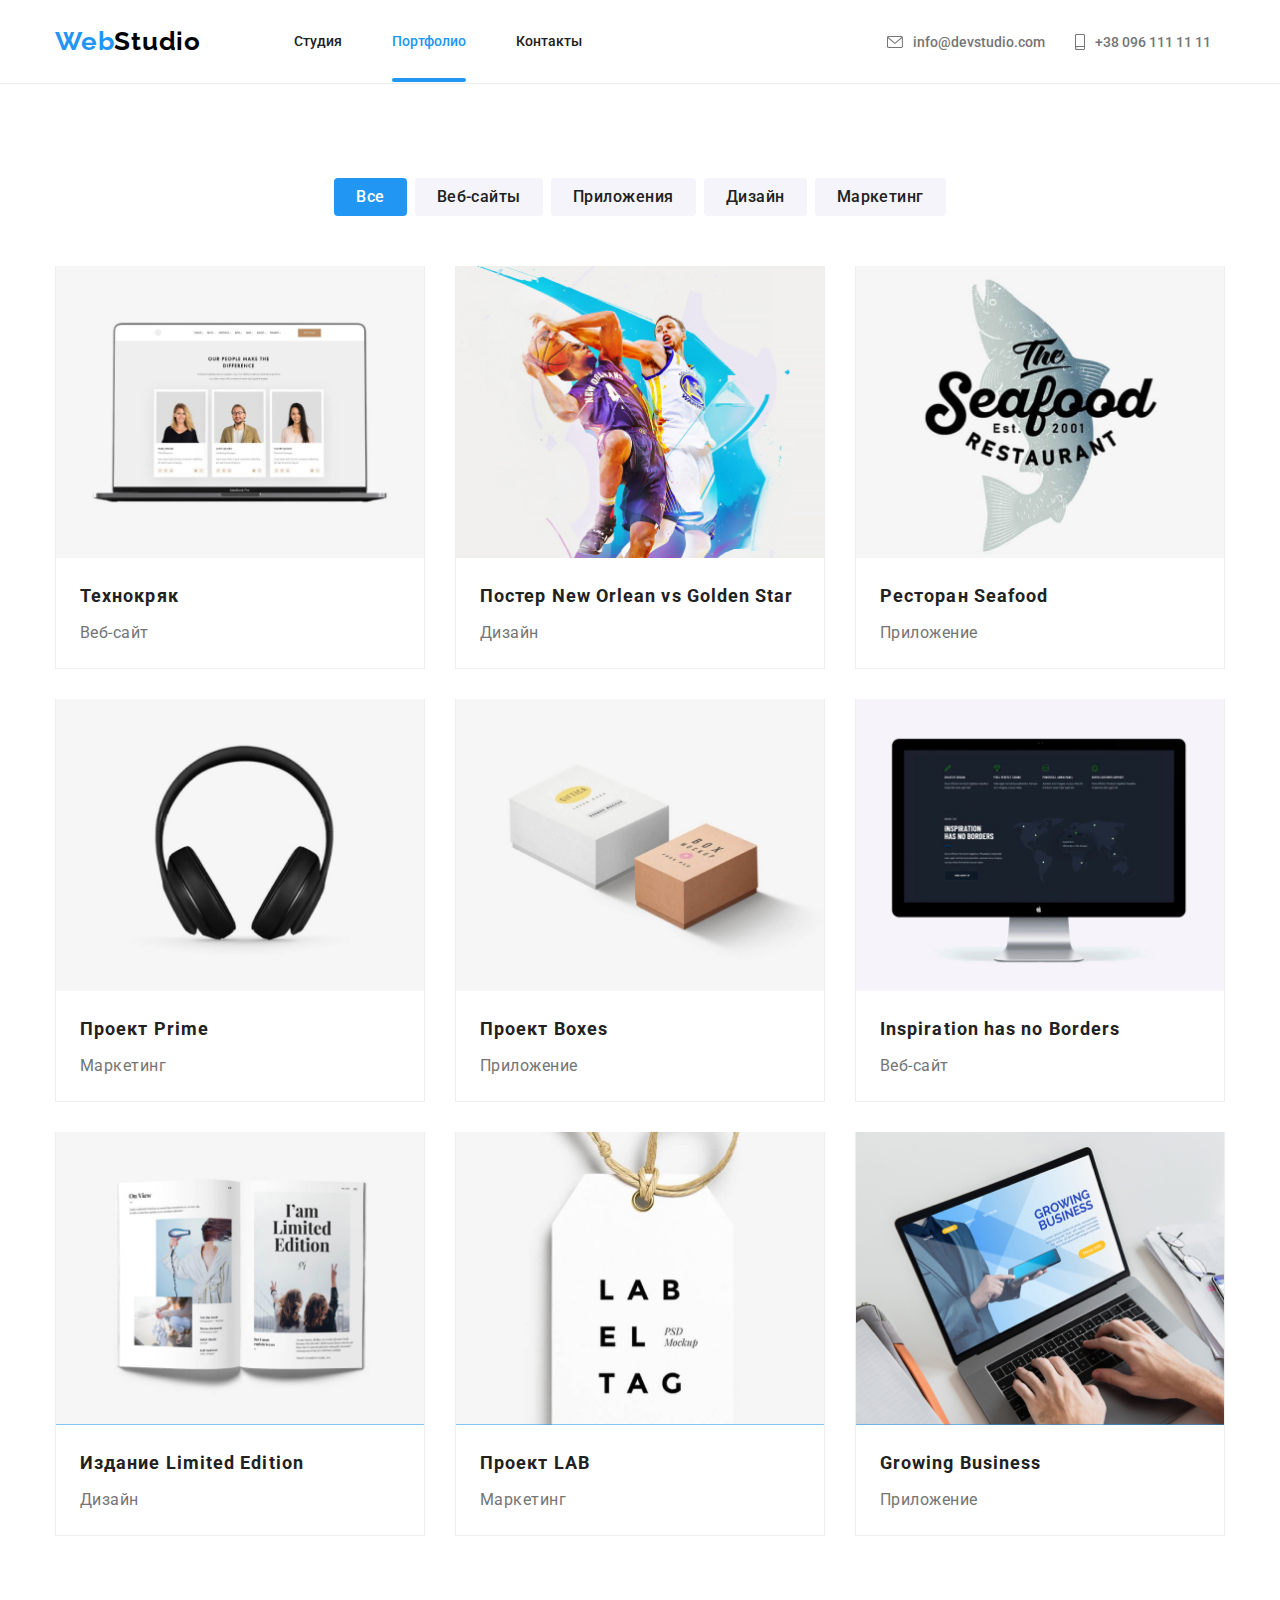
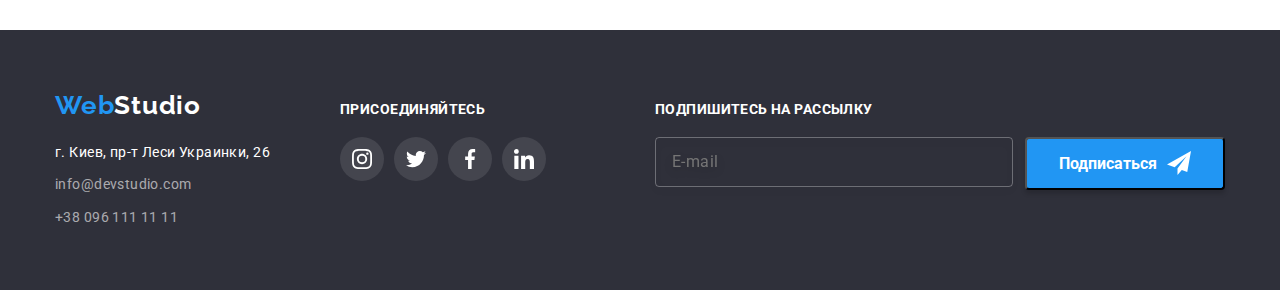
==== commit 734c5652: "save" ====
--- a/portfolio.html
+++ b/portfolio.html
@@ -27,8 +27,8 @@
 
                 <nav class="navigation">
                     <ul class="site-nav">
-                        <li class="item"><a href="./studio.html" class="link nav">Студия</a></li>
-                        <li class="item"><a href="./portfolio.html" class="link nav  current">Портфолио</a></li>
+                        <li class="item"><a href="/index.html" class="link nav">Студия</a></li>
+                        <li class="item"><a href="/portfolio.html" class="link nav  current">Портфолио</a></li>
                         <li class="item"><a href="" class="link nav">Контакты</a></li>
                     </ul>
 
--- a/css/main.min.css
+++ b/css/main.min.css
@@ -1,2 +1,2 @@
-:root{--primary-text-color: #757575;--title-text-color: #212121;--accent-color: #2196F3;--primary-bg-color: #FFFFFF}html{-webkit-box-sizing:border-box;box-sizing:border-box}body{background:var(--primary-bg-color);color:var(--primary-text-color);font-family:Roboto;font-style:normal}.link{text-decoration:none}ul{list-style:none;margin:0;padding:0}h1,h2,h3,p{margin:0}.img{display:block;width:100%;height:auto}*,*::before,*::after{-webkit-box-sizing:inherit;box-sizing:inherit}.container{width:100%;padding-left:15px;padding-right:15px;margin-left:auto;margin-right:auto}@media screen and (min-width: 480px){.container{width:480px}}@media screen and (min-width: 480px){.container{width:480px}}@media screen and (min-width: 768px){.container{width:768px}}@media screen and (min-width: 768px){.container{width:768px}}@media screen and (min-width: 1200px){.container{width:1200px}}@media screen and (min-width: 1200px){.container{width:1200px}}.button{display:inline-block;-webkit-box-align:center;-ms-flex-align:center;align-items:center;min-width:200px;padding:10px 32px;color:var(--primary-bg-color);background-color:#2196F3;-webkit-box-shadow:0px 4px 4px rgba(0,0,0,0.15);box-shadow:0px 4px 4px rgba(0,0,0,0.15);border-radius:4px;font-weight:700;font-size:16px;line-height:1.87;-webkit-transition:background-color 250ms cubic-bezier(0.4, 0, 0.2, 1);transition:background-color 250ms cubic-bezier(0.4, 0, 0.2, 1)}.button:hover,.button:focus{background-color:#188CE8}.text-social{font-style:normal;font-weight:700;font-size:14px;line-height:16px;letter-spacing:0.03em;text-transform:uppercase;margin-bottom:20px;color:#FFFFFF}.social-list{display:-webkit-box;display:-ms-flexbox;display:flex;-webkit-box-pack:center;-ms-flex-pack:center;justify-content:center;-webkit-box-align:center;-ms-flex-align:center;align-items:center}.social-icon{display:-webkit-box;display:-ms-flexbox;display:flex;width:44px;height:44px;margin-right:10px;border-radius:50%;background:rgba(255,255,255,0.1);-webkit-box-pack:center;-ms-flex-pack:center;justify-content:center;-webkit-box-align:center;-ms-flex-align:center;align-items:center;-webkit-transition:background-color 250ms cubic-bezier(0.4, 0, 0.2, 1);transition:background-color 250ms cubic-bezier(0.4, 0, 0.2, 1)}.social-icon:hover,.social-icon:focus{background-color:#2196F3}.social-item:last-child{margin-right:0px}.logo-footer{margin-bottom:20px}.page-footer .logo-left{color:#2196f3;text-decoration:none;font-family:'Raleway';font-style:normal;font-weight:700;font-size:24px;line-height:28px;letter-spacing:0.03em}@media screen and (min-width: 1200px){.page-footer .logo-left{font-size:26px;line-height:31px}}.page-footer .logo-right{color:var(--primary-bg-color);text-decoration:none;font-family:'Raleway';font-style:normal;font-weight:700;font-size:24px;line-height:28px;letter-spacing:0.03em}@media screen and (min-width: 1200px){.page-footer .logo-right{font-size:26px;line-height:31px}}@media screen and (min-width: 768px) and (max-width: 1199.98px){.logo-address{margin-left:76px}}@media screen and (min-width: 1200px){.logo-address{margin-right:70px}}.page-header{min-width:100%;border-bottom:1px solid #ececec;z-index:100}.page-header .logo-left{padding-top:16px;padding-bottom:16px;color:#2196f3;text-decoration:none;font-family:Raleway;font-weight:700;font-size:24px;line-height:28px;letter-spacing:.03em}@media screen and (min-width: 768px){.page-header .logo-left{padding-top:26px;padding-bottom:26px}}@media screen and (min-width: 1200px){.page-header .logo-left{font-size:26px;line-height:31px}}.page-header .logo-right{padding-top:16px;padding-bottom:16px;color:#000000;font-family:Raleway;font-weight:700;font-size:24px;line-height:28px;letter-spacing:.03em}@media screen and (min-width: 768px){.page-header .logo-right{padding-top:26px;padding-bottom:26px}}@media screen and (min-width: 1200px){.page-header .logo-right{font-size:26px;line-height:31px}}.nav{display:block;padding-top:32px;padding-bottom:32px;position:relative;-webkit-transition:color 250ms cubic-bezier(0.4, 0, 0.2, 1);transition:color 250ms cubic-bezier(0.4, 0, 0.2, 1)}@media screen and (min-width: 768px) and (max-width: 1199.98px){.nav::after{position:absolute;content:'';display:block;bottom:0%;left:0%;width:100%;height:4px;background:#2196f3;border-radius:2px;opacity:0;-webkit-transition:opacity 250ms cubic-bezier(0.4, 0, 0.2, 1);transition:opacity 250ms cubic-bezier(0.4, 0, 0.2, 1)}}@media screen and (min-width: 1200px){.nav::after{position:absolute;content:'';display:block;bottom:0%;left:0%;width:100%;height:4px;background:#2196f3;border-radius:2px;opacity:0;-webkit-transition:opacity 250ms cubic-bezier(0.4, 0, 0.2, 1);transition:opacity 250ms cubic-bezier(0.4, 0, 0.2, 1)}}.site-nav{display:-webkit-box;display:-ms-flexbox;display:flex;font-weight:500;font-size:14px;line-height:1.14}.site-nav .item+.item{margin-left:50px}.site-nav .link{color:var(--title-text-color)}.site-nav .link.current{color:var(--accent-color);text-decoration:none}.item .nav:hover,.item .nav:focus{color:var(--accent-color)}.nav.current::after{position:absolute;content:'';display:block;bottom:-1px;left:0%;width:100%;height:4px;background:#2196f3;border-radius:2px;opacity:1}.nav:hover::after,.nav:focus::after{opacity:1}.navigation{max-width:100%}@media screen and (max-width: 767.98px){.navigation{display:none}}@media screen and (min-width: 768px) and (max-width: 1199.98px){.navigation{display:-webkit-box;display:-ms-flexbox;display:flex;margin-left:88px;-webkit-box-align:center;-ms-flex-align:center;align-items:center}}@media screen and (min-width: 1200px){.navigation{margin-left:93px;display:-webkit-box;display:-ms-flexbox;display:flex;-webkit-box-pack:baseline;-ms-flex-pack:baseline;justify-content:baseline;-webkit-box-align:center;-ms-flex-align:center;align-items:center}}.menu-toggle--open{display:-webkit-box;display:-ms-flexbox;display:flex;min-width:40px;min-height:40px;margin:0;padding:12px 8px;border:none;background-color:transparent;cursor:pointer;position:absolute;top:10px;right:15px;z-index:500}@media screen and (min-width: 768px){.menu-toggle--open{display:none}}.menu-toggle--open:hover,.menu-toggle--open:focus{fill:var(--accent-color);cursor:pointer}.icon-open-menu{width:24px;height:16px}.main-nav{display:-webkit-box;display:-ms-flexbox;display:flex;position:relative;-webkit-box-align:center;-ms-flex-align:center;align-items:center;min-width:100%;margin-left:auto;margin-right:auto}@media screen and (max-width: 767.98px){.main-nav{display:-webkit-box;display:-ms-flexbox;display:flex;-webkit-box-pack:justify;-ms-flex-pack:justify;justify-content:space-between}}.contacts-list{display:-webkit-box;display:-ms-flexbox;display:flex;-webkit-box-orient:vertical;-webkit-box-direction:normal;-ms-flex-direction:column;flex-direction:column;margin-left:84px}@media screen and (min-width: 768px) and (max-width: 1199.98px){.contacts-list{padding-top:21px;padding-bottom:21px}.contacts-list li:first-child{margin-bottom:10px}}@media screen and (min-width: 1200px){.contacts-list{display:-webkit-box;display:-ms-flexbox;display:flex;-webkit-box-orient:horizontal;-webkit-box-direction:normal;-ms-flex-direction:row;flex-direction:row;margin-left:305px}}@media screen and (min-width: 1200px){.contacts-list li+li{margin-left:30px}}@media screen and (min-width: 1200px){.contacts{display:block;padding-top:32px;padding-bottom:32px}}.contacts-list .link{color:var(--primary-text-color);font-weight:500;font-size:12px;line-height:14px;-webkit-transition:color 250ms cubic-bezier(0.4, 0, 0.2, 1);transition:color 250ms cubic-bezier(0.4, 0, 0.2, 1)}@media screen and (min-width: 1200px){.contacts-list .link{font-weight:500;font-size:14px;line-height:16px}}.contacts-list .link:hover,.contacts-list .link:focus{color:var(--accent-color)}.tel,.mail{display:-webkit-box;display:-ms-flexbox;display:flex;-webkit-box-align:center;-ms-flex-align:center;align-items:center;color:var(--primary-text-color)}.header-icon{height:14px;margin-right:8px;fill:currentColor;-webkit-transition:color 250ms cubic-bezier(0.4, 0, 0.2, 1);transition:color 250ms cubic-bezier(0.4, 0, 0.2, 1)}@media screen and (min-width: 1200px){.header-icon{margin-right:10px}}.header-icon:hover,.header-icon:focus{color:var(--accent-color)}@media screen and (min-width: 768px) and (max-width: 1199.98px){.envelope{width:14px;height:10px}}@media screen and (min-width: 1200px){.envelope{width:16px;height:12px}}@media screen and (min-width: 768px) and (max-width: 1199.98px){.smartphone{width:10px;height:14px}}@media screen and (min-width: 1200px){.smartphone{width:10px;height:16px}}.order-service{min-width:480px;height:400px;padding-bottom:118px;padding-top:118px;margin-left:auto;margin-right:auto;text-align:center;background-image:-webkit-gradient(linear, left top, left bottom, from(rgba(47,48,58,0.4)), to(rgba(47,48,58,0.4))),url(/images/order-service/Header-img.jpg);background-image:linear-gradient(rgba(47,48,58,0.4), rgba(47,48,58,0.4)),url(/images/order-service/Header-img.jpg);background-color:#c4c4c4;background-repeat:no-repeat;background-position:center;background-size:cover}@media (min-device-pixel-ratio: 2), (-webkit-min-device-pixel-ratio: 2), (min-resolution: 192dpi), (min-resolution: 2dppx){.order-service{background-image:-webkit-gradient(linear, left top, left bottom, from(rgba(47,48,58,0.4)), to(rgba(47,48,58,0.4))),url(/images/order-service/Header-img@2x.jpg);background-image:linear-gradient(rgba(47,48,58,0.4), rgba(47,48,58,0.4)),url(/images/order-service/Header-img@2x.jpg)}}@media screen and (min-width: 768px) and (max-width: 1199.98px){.order-service{background-image:-webkit-gradient(linear, left top, left bottom, from(rgba(47,48,58,0.4)), to(rgba(47,48,58,0.4))),url(/images/order-service/Header-tb-img.jpg);background-image:linear-gradient(rgba(47,48,58,0.4), rgba(47,48,58,0.4)),url(/images/order-service/Header-tb-img.jpg);min-width:768px}}@media screen and (min-width: 768px) and (max-width: 1199.98px) and (min-device-pixel-ratio: 2), screen and (min-width: 768px) and (max-width: 1199.98px) and (-webkit-min-device-pixel-ratio: 2), screen and (min-width: 768px) and (max-width: 1199.98px) and (min-resolution: 192dpi), screen and (min-width: 768px) and (max-width: 1199.98px) and (min-resolution: 2dppx){.order-service{background-image:-webkit-gradient(linear, left top, left bottom, from(rgba(47,48,58,0.4)), to(rgba(47,48,58,0.4))),url(/images/order-service/Header-tb-img@2x.jpg);background-image:linear-gradient(rgba(47,48,58,0.4), rgba(47,48,58,0.4)),url(/images/order-service/Header-tb-img@2x.jpg)}}@media screen and (min-width: 1200px){.order-service{background-image:-webkit-gradient(linear, left top, left bottom, from(rgba(47,48,58,0.4)), to(rgba(47,48,58,0.4))),url(/images/order-service/Img.jpg);background-image:linear-gradient(rgba(47,48,58,0.4), rgba(47,48,58,0.4)),url(/images/order-service/Img.jpg);min-width:1200px;height:600px;padding-bottom:200px;padding-top:200px}}@media screen and (min-width: 1200px) and (min-device-pixel-ratio: 2), screen and (min-width: 1200px) and (-webkit-min-device-pixel-ratio: 2), screen and (min-width: 1200px) and (min-resolution: 192dpi), screen and (min-width: 1200px) and (min-resolution: 2dppx){.order-service{background-image:-webkit-gradient(linear, left top, left bottom, from(rgba(47,48,58,0.4)), to(rgba(47,48,58,0.4))),url(/images/order-service/Img-dst-@2x.jpg);background-image:linear-gradient(rgba(47,48,58,0.4), rgba(47,48,58,0.4)),url(/images/order-service/Img-dst-@2x.jpg)}}.order-service .title{margin-bottom:30px;margin-top:0;color:var(--primary-bg-color);font-weight:900;font-size:26px;line-height:42px;letter-spacing:0.06em;text-transform:uppercase;text-align:center}@media screen and (min-width: 1200px){.order-service .title{font-size:44px;line-height:60px}}.feature{padding-bottom:60px;padding-top:60px}@media screen and (min-width: 768px){.feature{padding-bottom:60px;padding-top:60px}}@media screen and (min-width: 1200px){.feature{padding-bottom:94px;padding-top:94px}}@media screen and (min-width: 768px){.feature__list{display:-webkit-box;display:-ms-flexbox;display:flex}}@media screen and (min-width: 768px) and (max-width: 1199.98px){.feature__list{-ms-flex-wrap:wrap;flex-wrap:wrap}}.feature__title{margin-bottom:10px;color:var(--title-text-color);font-weight:700;font-size:14px;line-height:16px;letter-spacing:0.03em;text-transform:uppercase}@media screen and (max-width: 767.98px){.feature__title{text-align:center}}.feature__text{font-size:14px;line-height:24px;letter-spacing:0.03em}@media screen and (max-width: 767.98px){.feature__card{width:450px;height:226px}}@media screen and (max-width: 767.98px){.feature__card:not(:last-child){margin-bottom:30px}}@media screen and (min-width: 768px) and (max-width: 1199.98px){.feature__card{width:354px;height:226px}.feature__card:nth-child(2n+1){margin-right:30px}.feature__card:nth-child(-n+2){margin-bottom:30px}}@media screen and (min-width: 1200px){.feature__card{width:270px;height:251px}.feature__card:not(:last-child){margin-right:30px}}.feature__icon{display:-webkit-box;display:-ms-flexbox;display:flex;margin-bottom:30px;width:100%;height:120px;-webkit-box-pack:center;-ms-flex-pack:center;justify-content:center;-webkit-box-align:center;-ms-flex-align:center;align-items:center;background:#F5F4FA;border-radius:4px}.work{padding-bottom:94px}@media screen and (max-width: 767.98px){.work{display:none}}@media screen and (min-width: 768px) and (max-width: 1199.98px){.work{display:none}}.work__list{display:-webkit-box;display:-ms-flexbox;display:flex}.work__list li+li{margin-left:30px}.work__title{margin-bottom:50px;color:var(--title-text-color);font-weight:700;font-size:36px;line-height:1.16;text-align:center;letter-spacing:0.03em}.work__example{display:-webkit-box;display:-ms-flexbox;display:flex;position:relative}.work__example-title{display:-webkit-box;display:-ms-flexbox;display:flex;position:absolute;-webkit-box-align:center;-ms-flex-align:center;align-items:center;-webkit-box-pack:center;-ms-flex-pack:center;justify-content:center;width:370px;height:70px;background:rgba(47,48,58,0.8);bottom:0%;right:0%;font-style:normal;font-weight:700;font-size:14px;line-height:16px;text-align:center;letter-spacing:0.03em;text-transform:uppercase;color:#FFFFFF}.section-team{width:100%;padding-bottom:60px;padding-top:60px;background-color:#f5f4fa}@media screen and (min-width: 1200px){.section-team{padding-bottom:94px;padding-top:94px}}.section-team .section-title{margin-bottom:30px;color:var(--title-text-color);font-weight:700;font-size:28px;line-height:33px;text-align:center;letter-spacing:0.03em}@media screen and (min-width: 1200px){.section-team .section-title{font-size:36px;line-height:1.16;margin-bottom:50px}}@media screen and (min-width: 768px){.section-team .team-list{display:-webkit-box;display:-ms-flexbox;display:flex;-ms-flex-wrap:wrap;flex-wrap:wrap;margin:-15px}}.section-team .team-list .team-card{background:#ffffff;-webkit-box-shadow:0px 1px 3px rgba(0,0,0,0.12),0px 1px 1px rgba(0,0,0,0.14),0px 2px 1px rgba(0,0,0,0.2);box-shadow:0px 1px 3px rgba(0,0,0,0.12),0px 1px 1px rgba(0,0,0,0.14),0px 2px 1px rgba(0,0,0,0.2)}@media screen and (max-width: 767.98px){.section-team .team-list .team-card:not(:last-child){margin-bottom:30px}}@media screen and (min-width: 768px) and (max-width: 1199.98px){.section-team .team-list .team-card:nth-child(2n+1){margin-right:30px}.section-team .team-list .team-card:nth-child(-n+2){margin-bottom:30px}}@media screen and (min-width: 1200px){.section-team .team-list .team-card:not(:last-child){margin-right:30px}}@media screen and (max-width: 767.98px){.section-team .team-list .team-card-images{width:450px;height:460px}}@media screen and (min-width: 768px) and (max-width: 1199.98px){.section-team .team-list .team-card-images{width:354px;height:374px}}@media screen and (min-width: 1200px){.section-team .team-list .team-card-images{width:270px;height:260px}}.section-team .team-list .team-card .team-content{text-align:center;padding-top:30px;padding-bottom:24px}@media screen and (min-width: 1200px){.section-team .team-list .team-card .team-content{padding-top:30px;padding-bottom:30px}}.section-team .team-list .team-card .team-content .title{margin-bottom:10px;color:var(--title-text-color);font-weight:500;font-size:16px;line-height:1.18;letter-spacing:0.03em;text-align:center}.section-team .team-list .team-card .team-content .text{margin-bottom:16px;letter-spacing:0.03em;font-size:16px;color:var(--primary-text-color);line-height:1.18;text-align:center}.section-team .team-list .team-card .item-list{display:-webkit-box;display:-ms-flexbox;display:flex;-webkit-box-align:center;-ms-flex-align:center;align-items:center;-webkit-box-pack:center;-ms-flex-pack:center;justify-content:center}.section-team .team-list .team-card .item-list .item-team{display:-webkit-box;display:-ms-flexbox;display:flex;-webkit-box-pack:center;-ms-flex-pack:center;justify-content:center;-webkit-box-align:center;-ms-flex-align:center;align-items:center}.section-team .team-list .team-card .item-list .item-team .item-icon{display:-webkit-box;display:-ms-flexbox;display:flex;width:44px;height:44px;margin-right:10px;border-radius:50%;-webkit-box-pack:center;-ms-flex-pack:center;justify-content:center;-webkit-box-align:center;-ms-flex-align:center;align-items:center;background-color:#ffffff;-webkit-transition:background-color 250ms cubic-bezier(0.4, 0, 0.2, 1);transition:background-color 250ms cubic-bezier(0.4, 0, 0.2, 1)}.section-team .team-list .team-card .item-list .item-team .item-icon:last-child{margin-right:0px}.section-team .team-list .team-card .item-list .item-team .item-icon:hover,.section-team .team-list .team-card .item-list .item-team .item-icon:focus{background-color:#2196f3}.section-team .team-list .team-card .item-list .item-team .item-icon:hover .icon-team,.section-team .team-list .team-card .item-list .item-team .item-icon:focus .icon-team{fill:#ffffff}.section-team .team-list .team-card .item-list .item-team .icon-team{height:20px;fill:#afb1b8;-webkit-transition:fill 250ms cubic-bezier(0.4, 0, 0.2, 1);transition:fill 250ms cubic-bezier(0.4, 0, 0.2, 1)}.clients{padding-bottom:60px;padding-top:60px}@media screen and (min-width: 1200px){.clients{padding-bottom:94px;padding-top:94px}}.clients__title{font-weight:700;font-size:28px;line-height:33px;text-align:center;letter-spacing:0.03em;margin-bottom:30px;color:#212121}@media screen and (min-width: 1200px){.clients__title{font-size:36px;line-height:42px;margin-bottom:50px}}.clients__list{display:-webkit-box;display:-ms-flexbox;display:flex;-ms-flex-wrap:wrap;flex-wrap:wrap;margin:0;padding:0;-webkit-box-pack:center;-ms-flex-pack:center;justify-content:center;-webkit-box-align:center;-ms-flex-align:center;align-items:center}.clients__logo{display:-webkit-box;display:-ms-flexbox;display:flex;width:210px;height:92px;-webkit-box-pack:center;-ms-flex-pack:center;justify-content:center;-webkit-box-align:center;-ms-flex-align:center;align-items:center;border:1px solid #AFB1B8;border-radius:4px;-webkit-transition:border 250ms cubic-bezier(0.4, 0, 0.2, 1);transition:border 250ms cubic-bezier(0.4, 0, 0.2, 1)}@media screen and (min-width: 768px) and (max-width: 1199.98px){.clients__logo{width:226px}}@media screen and (min-width: 1200px){.clients__logo{width:170px}}.clients__logo:hover,.clients__logo:focus{border:1px solid #2196F3}.clients__logo:hover .icon-logo,.clients__logo:focus .icon-logo{fill:#2196F3}.clients__item{display:-webkit-box;display:-ms-flexbox;display:flex;-webkit-box-pack:center;-ms-flex-pack:center;justify-content:center;-webkit-box-align:center;-ms-flex-align:center;align-items:center}@media screen and (min-width: 320px) and (max-width: 479px){.clients__item{width:210px;margin-right:0}.clients__item:not(:last-child){margin-bottom:30px}}@media screen and (max-width: 767.98px){.clients__item{width:210px}.clients__item:not(:nth-child(2n)){margin-right:30px}.clients__item:nth-child(-n+4){margin-bottom:30px}}@media screen and (min-width: 768px) and (max-width: 1199.98px){.clients__item{width:226px;margin-bottom:30px}.clients__item:not(:nth-child(3n)){margin-right:30px}}@media screen and (min-width: 1200px){.clients__item{-ms-flex-preferred-size:170px;flex-basis:170px}.clients__item:not(:last-child){margin-right:30px}}.icon-logo{height:60px;fill:#AFB1B8;-webkit-transition:fill 250ms cubic-bezier(0.4, 0, 0.2, 1);transition:fill 250ms cubic-bezier(0.4, 0, 0.2, 1)}.page-footer{padding-top:60px;padding-bottom:60px;background:#2F303A}.footer{width:100%}@media screen and (max-width: 767.98px){.footer{text-align:center;-webkit-box-pack:center;-ms-flex-pack:center;justify-content:center}}@media screen and (min-width: 768px) and (max-width: 1199.98px){.footer{display:-webkit-box;display:-ms-flexbox;display:flex;-webkit-box-orient:vertical;-webkit-box-direction:normal;-ms-flex-direction:column;flex-direction:column;-webkit-box-align:center;-ms-flex-align:center;align-items:center;text-align:center;-webkit-box-pack:center;-ms-flex-pack:center;justify-content:center}}@media screen and (min-width: 1200px){.footer{display:-webkit-box;display:-ms-flexbox;display:flex;-webkit-box-align:baseline;-ms-flex-align:baseline;align-items:baseline}}.footer-list li+li{margin-top:8px}@media screen and (min-width: 1200px){.footer-list li+li{margin-top:9px}}.footer-list .link-address{font-family:'Roboto';font-style:normal;color:var(--primary-bg-color);text-decoration:none;font-size:14px;line-height:1.71;letter-spacing:0.03em;-webkit-transition:color 250ms cubic-bezier(0.4, 0, 0.2, 1);transition:color 250ms cubic-bezier(0.4, 0, 0.2, 1)}.footer-list .link-address:hover,.footer-list .link-address:focus{color:var(--accent-color)}.footer-list .link{font-family:'Roboto';font-style:normal;color:rgba(255,255,255,0.6);font-size:14px;line-height:1.71;letter-spacing:0.03em;-webkit-transition:color 250ms cubic-bezier(0.4, 0, 0.2, 1);transition:color 250ms cubic-bezier(0.4, 0, 0.2, 1)}.footer-list .link:hover,.footer-list .link:focus{color:var(--accent-color)}@media screen and (max-width: 767.98px){.footer .social{margin-top:60px;margin-bottom:60px}}@media screen and (min-width: 768px) and (max-width: 1199.98px){.footer .social{margin-right:89px}}@media screen and (min-width: 1200px){.footer .social{margin-right:auto}}.footer-icon{height:20px;fill:#FFFFFF}.footer-form{display:-webkit-box;display:-ms-flexbox;display:flex}@media screen and (max-width: 1199.98px){.footer-form{-webkit-box-orient:vertical;-webkit-box-direction:normal;-ms-flex-direction:column;flex-direction:column}}.footer-btn{display:-webkit-box;display:-ms-flexbox;display:flex;cursor:pointer;-webkit-box-pack:center;-ms-flex-pack:center;justify-content:center;text-align:center;margin-left:auto;margin-right:auto}.footer-input{font-style:normal;font-weight:400;font-size:16px;line-height:20px;letter-spacing:0.03em;display:-webkit-box;display:-ms-flexbox;display:flex;-webkit-box-align:center;-ms-flex-align:center;align-items:center;margin-left:auto;margin-right:auto;color:rgba(255,255,255,0.6);width:450px;height:50px;background-color:transparent;border:1px solid rgba(255,255,255,0.3);-webkit-filter:drop-shadow(0px 4px 4px rgba(0,0,0,0.15));filter:drop-shadow(0px 4px 4px rgba(0,0,0,0.15));border-radius:4px;padding-left:16px;-webkit-transition:outline 250ms cubic-bezier(0.4, 0, 0.2, 1),border-color 250ms cubic-bezier(0.4, 0, 0.2, 1);transition:outline 250ms cubic-bezier(0.4, 0, 0.2, 1),border-color 250ms cubic-bezier(0.4, 0, 0.2, 1)}@media screen and (min-width: 1200px){.footer-input{max-width:358px;margin-right:12px}}@media screen and (max-width: 1199.98px){.footer-input{margin-bottom:20px}}@media screen and (max-width: 767.98px){.footer-input{width:100%;max-width:450px}}.footer-input:hover,.footer-input:focus{outline:0;border-color:#fff}@media screen and (min-width: 1200px){.email-form{margin-left:auto}}.email-title{font-style:normal;font-weight:700;font-size:14px;line-height:16px;letter-spacing:0.03em;text-transform:uppercase;color:#FFFFFF;margin-bottom:20px}.icon-send{margin-left:10px;fill:currentColor}@media screen and (min-width: 768px) and (max-width: 1199.98px){.logo-social{display:-webkit-box;display:-ms-flexbox;display:flex;-webkit-box-pack:justify;-ms-flex-pack:justify;justify-content:space-between;-webkit-box-align:baseline;-ms-flex-align:baseline;align-items:baseline;margin-bottom:60px;width:100%;padding:0}}@media screen and (min-width: 1200px){.logo-social{display:-webkit-box;display:-ms-flexbox;display:flex;-webkit-box-align:baseline;-ms-flex-align:baseline;align-items:baseline}}.backdrop{z-index:1000;position:fixed;width:100%;height:100%;top:0%;left:0%;background:rgba(0,0,0,0.2);opacity:1;-webkit-transition:opacity 250ms cubic-bezier(0.4, 0, 0.2, 1),visibility 250ms cubic-bezier(0.4, 0, 0.2, 1);transition:opacity 250ms cubic-bezier(0.4, 0, 0.2, 1),visibility 250ms cubic-bezier(0.4, 0, 0.2, 1)}.backdrop.is-hidden{opacity:0;pointer-events:none;visibility:hidden}.backdrop.is-hidden .form{-webkit-transform:translate(-50%, -50%) scale(0, 5);transform:translate(-50%, -50%) scale(0, 5);opacity:0}.form{position:absolute;padding:40px;width:calc(100vw - 30px);height:auto;top:50%;left:50%;-webkit-transform:translate(-50%, -50%) scale(1);transform:translate(-50%, -50%) scale(1);background:#FFFFFF;-webkit-box-shadow:0px 1px 3px rgba(0,0,0,0.12),0px 1px 1px rgba(0,0,0,0.14),0px 2px 1px rgba(0,0,0,0.2);box-shadow:0px 1px 3px rgba(0,0,0,0.12),0px 1px 1px rgba(0,0,0,0.14),0px 2px 1px rgba(0,0,0,0.2);border-radius:4px;opacity:1;-webkit-transition:opasity 250ms cubic-bezier(0.4, 0, 0.2, 1),-webkit-transform 250ms cubic-bezier(0.4, 0, 0.2, 1);transition:opasity 250ms cubic-bezier(0.4, 0, 0.2, 1),-webkit-transform 250ms cubic-bezier(0.4, 0, 0.2, 1);transition:transform 250ms cubic-bezier(0.4, 0, 0.2, 1),opasity 250ms cubic-bezier(0.4, 0, 0.2, 1);transition:transform 250ms cubic-bezier(0.4, 0, 0.2, 1),opasity 250ms cubic-bezier(0.4, 0, 0.2, 1),-webkit-transform 250ms cubic-bezier(0.4, 0, 0.2, 1)}@media screen and (min-width: 768px){.form{width:450px}}@media screen and (min-width: 1200px){.form{width:528px}}.form-title{display:block;font-style:normal;font-weight:700;font-size:20px;line-height:23px;text-align:center;letter-spacing:0.03em;margin-bottom:12px;color:#212121}.form-group{display:block;margin-bottom:10px}.form-group:last-child{margin-bottom:0px}.form-comment{display:block;margin-bottom:20px;font-style:normal;font-weight:400;font-size:12px;line-height:14px;letter-spacing:0.01em;color:#757575}.form-policy-group{display:-webkit-box;display:-ms-flexbox;display:flex;-webkit-box-align:center;-ms-flex-align:center;align-items:center;-webkit-box-pack:center;-ms-flex-pack:center;justify-content:center;margin-bottom:30px;font-family:'Roboto';font-style:normal;font-weight:400;font-size:14px;line-height:24px;letter-spacing:0.03em;color:#757575}.form-label{display:block;margin-bottom:4px;font-style:normal;font-weight:400;font-size:12px;line-height:14px;letter-spacing:0.01em;color:#757575}.form-icon{position:absolute;top:11px;left:12px;-webkit-transition:fill 250ms cubic-bezier(0.4, 0, 0.2, 1);transition:fill 250ms cubic-bezier(0.4, 0, 0.2, 1)}.form-input{display:-webkit-box;display:-ms-flexbox;display:flex;width:100%;height:40px;padding:12px 16px;padding-left:42px;border:1px solid rgba(33,33,33,0.2);border-radius:4px;outline:transparent;-webkit-transition:border-color 250ms cubic-bezier(0.4, 0, 0.2, 1);transition:border-color 250ms cubic-bezier(0.4, 0, 0.2, 1)}.form-input:hover,.form-input:focus{border-color:var(--accent-color)}.form-input-container{position:relative;-webkit-transition:border-color 250ms cubic-bezier(0.4, 0, 0.2, 1);transition:border-color 250ms cubic-bezier(0.4, 0, 0.2, 1)}.form-input-container:focus-within .form-input{border-color:var(--accent-color)}.form-input-container:focus-within .form-icon{fill:var(--accent-color)}.modal-form{margin-left:auto;margin-right:auto}.icon-close{width:18px;height:18px}.close{display:-webkit-box;display:-ms-flexbox;display:flex;width:30px;height:30px;position:absolute;top:0%;right:0%;margin-top:8px;margin-right:8px;-webkit-box-pack:center;-ms-flex-pack:center;justify-content:center;-webkit-box-align:center;-ms-flex-align:center;align-items:center;background:#FFFFFF;border:1px solid rgba(0,0,0,0.1);border-radius:50%;-webkit-transition:fill 250ms cubic-bezier(0.4, 0, 0.2, 1);transition:fill 250ms cubic-bezier(0.4, 0, 0.2, 1)}.close:hover,.close:focus{fill:var(--accent-color)}.comment{width:100%;height:120px;background-color:transparent;border:1px solid rgba(33,33,33,0.2);border-radius:4px;resize:none;padding:16px 12px;-webkit-transition:outline 250ms cubic-bezier(0.4, 0, 0.2, 1);transition:outline 250ms cubic-bezier(0.4, 0, 0.2, 1)}.comment:placeholder-shown{font-size:12px;line-height:14px;letter-spacing:0.01em;color:rgba(117,117,117,0.5)}.comment:focus,.comment:hover{outline:1px solid var(--accent-color)}.checkbox{display:-webkit-box;display:-ms-flexbox;display:flex;margin-right:9px;-webkit-box-align:center;-ms-flex-align:center;align-items:center;-webkit-box-pack:center;-ms-flex-pack:center;justify-content:center;width:16px;height:15px;border:2px solid #212121;border-radius:2px;-webkit-transition:background-color 250ms cubic-bezier(0.4, 0, 0.2, 1),border-color 250ms cubic-bezier(0.4, 0, 0.2, 1);transition:background-color 250ms cubic-bezier(0.4, 0, 0.2, 1),border-color 250ms cubic-bezier(0.4, 0, 0.2, 1)}.checkbox-icon{opacity:0;-webkit-transition:opacity 250ms cubic-bezier(0.4, 0, 0.2, 1),fill 250ms cubic-bezier(0.4, 0, 0.2, 1);transition:opacity 250ms cubic-bezier(0.4, 0, 0.2, 1),fill 250ms cubic-bezier(0.4, 0, 0.2, 1)}.checkbox-label{font-style:normal;font-weight:400;font-size:14px;line-height:24px;letter-spacing:0.03em;color:#757575}.checkbox-label-link{font-style:normal;font-weight:400;font-size:14px;line-height:24px;letter-spacing:0.03em;-webkit-text-decoration-line:underline;text-decoration-line:underline;color:#2196F3}.custom-checkbox{-webkit-appearance:none;-moz-appearance:none;appearance:none}.custom-checkbox:checked+.checkbox{background-color:#2196F3;border-color:#2196F3}.custom-checkbox:checked+.checkbox .checkbox-icon{opacity:1;fill:#FFFFFF}.btn-submit{display:-webkit-box;display:-ms-flexbox;display:flex;-webkit-box-align:center;-ms-flex-align:center;align-items:center;-webkit-box-pack:center;-ms-flex-pack:center;justify-content:center;margin-right:auto;margin-left:auto;cursor:pointer;border:none;-webkit-box-shadow:0px 4px 4px rgba(0,0,0,0.15);box-shadow:0px 4px 4px rgba(0,0,0,0.15);border-radius:4px;outline:transparent}.portfolio{padding-top:60px;padding-bottom:60px}@media screen and (min-width: 1200px){.portfolio{padding-top:94px;padding-bottom:94px}}.filter-list{display:-webkit-box;display:-ms-flexbox;display:flex;-ms-flex-wrap:wrap;flex-wrap:wrap;margin-bottom:40px;-webkit-box-align:center;-ms-flex-align:center;align-items:center}@media screen and (min-width: 768px){.filter-list{margin-bottom:30px;-webkit-box-pack:center;-ms-flex-pack:center;justify-content:center}}@media screen and (min-width: 1200px){.filter-list{margin-bottom:50px;-webkit-box-pack:center;-ms-flex-pack:center;justify-content:center}}.filter-list li+li{margin-left:8px}@media screen and (max-width: 767.98px){.filter-link:not(:nth-child(n+4)){margin-bottom:15px}}.btn{padding:6px 22px;color:var(--title-text-color);background:#F5F4FA;cursor:pointer;font-family:'Roboto';font-style:normal;font-weight:500;font-size:16px;line-height:1.6;border:none;border-radius:4px;text-align:center;letter-spacing:0.03em;-webkit-transition:background-color 250ms cubic-bezier(0.4, 0, 0.2, 1),color 250ms cubic-bezier(0.4, 0, 0.2, 1),-webkit-box-shadow 250ms cubic-bezier(0.4, 0, 0.2, 1);transition:background-color 250ms cubic-bezier(0.4, 0, 0.2, 1),color 250ms cubic-bezier(0.4, 0, 0.2, 1),-webkit-box-shadow 250ms cubic-bezier(0.4, 0, 0.2, 1);transition:background-color 250ms cubic-bezier(0.4, 0, 0.2, 1),color 250ms cubic-bezier(0.4, 0, 0.2, 1),box-shadow 250ms cubic-bezier(0.4, 0, 0.2, 1);transition:background-color 250ms cubic-bezier(0.4, 0, 0.2, 1),color 250ms cubic-bezier(0.4, 0, 0.2, 1),box-shadow 250ms cubic-bezier(0.4, 0, 0.2, 1),-webkit-box-shadow 250ms cubic-bezier(0.4, 0, 0.2, 1)}.btn:hover,.btn:focus{cursor:pointer;color:var(--primary-bg-color);background:#2196F3;-webkit-box-shadow:0px 3px 1px rgba(0,0,0,0.1),0px 1px 2px rgba(0,0,0,0.08),0px 2px 2px rgba(0,0,0,0.12);box-shadow:0px 3px 1px rgba(0,0,0,0.1),0px 1px 2px rgba(0,0,0,0.08),0px 2px 2px rgba(0,0,0,0.12)}.btn-all{padding:6px 22px;font-family:'Roboto';font-style:normal;font-weight:500;font-size:16px;line-height:1.6;border:none;border-radius:4px;text-align:center;letter-spacing:0.03em;color:#FFFFFF;background-color:#2196F3;-webkit-transition:color 250ms cubic-bezier(0.4, 0, 0.2, 1),-webkit-box-shadow 250ms cubic-bezier(0.4, 0, 0.2, 1);transition:color 250ms cubic-bezier(0.4, 0, 0.2, 1),-webkit-box-shadow 250ms cubic-bezier(0.4, 0, 0.2, 1);transition:box-shadow 250ms cubic-bezier(0.4, 0, 0.2, 1),color 250ms cubic-bezier(0.4, 0, 0.2, 1);transition:box-shadow 250ms cubic-bezier(0.4, 0, 0.2, 1),color 250ms cubic-bezier(0.4, 0, 0.2, 1),-webkit-box-shadow 250ms cubic-bezier(0.4, 0, 0.2, 1)}.btn-all:hover,.btn-all:focus{cursor:pointer;color:var(--primary-bg-color);background:#2196F3;-webkit-box-shadow:0px 3px 1px rgba(0,0,0,0.1),0px 1px 2px rgba(0,0,0,0.08),0px 2px 2px rgba(0,0,0,0.12);box-shadow:0px 3px 1px rgba(0,0,0,0.1),0px 1px 2px rgba(0,0,0,0.08),0px 2px 2px rgba(0,0,0,0.12)}.project{display:-webkit-box;display:-ms-flexbox;display:flex;-ms-flex-wrap:wrap;flex-wrap:wrap}.container-project{-webkit-box-sizing:border-box;box-sizing:border-box;background:#FFFFFF;border-bottom:1px solid #EEEEEE;border-left:1px solid #EEEEEE;border-right:1px solid #EEEEEE;-webkit-transition:-webkit-box-shadow 250ms cubic-bezier(0.4, 0, 0.2, 1);transition:-webkit-box-shadow 250ms cubic-bezier(0.4, 0, 0.2, 1);transition:box-shadow 250ms cubic-bezier(0.4, 0, 0.2, 1);transition:box-shadow 250ms cubic-bezier(0.4, 0, 0.2, 1), -webkit-box-shadow 250ms cubic-bezier(0.4, 0, 0.2, 1)}.container-project:not(:last-child){margin-bottom:30px}@media screen and (max-width: 767.98px){.container-project{width:100%;height:100%;margin-left:auto;margin-right:auto}}@media screen and (min-width: 768px) and (max-width: 1199.98px){.container-project{display:-webkit-box;display:-ms-flexbox;display:flex;-ms-flex-wrap:wrap;flex-wrap:wrap;width:354px}.container-project:nth-child(2n+1){margin-right:30px}}@media screen and (min-width: 1200px){.container-project{display:-webkit-box;display:-ms-flexbox;display:flex;-ms-flex-wrap:wrap;flex-wrap:wrap;margin-right:30px;margin-bottom:30px;width:370px}.container-project:nth-child(3n){margin-right:0}.container-project:nth-child(n+7){margin-bottom:0}}.container-project:hover,.container-project:focus{-webkit-box-shadow:0px 1px 1px rgba(0,0,0,0.12),0px 4px 4px rgba(0,0,0,0.06),1px 4px 6px rgba(0,0,0,0.16);box-shadow:0px 1px 1px rgba(0,0,0,0.12),0px 4px 4px rgba(0,0,0,0.06),1px 4px 6px rgba(0,0,0,0.16)}.container-project:hover .overlay,.container-project:hover .overlay,.container-project:focus .overlay,.container-project:focus .overlay{-webkit-transform:translateY(0);transform:translateY(0)}.container-project .title{margin-bottom:4px;font-weight:700;font-size:18px;line-height:2;letter-spacing:0.06em;color:#212121}.container-project .text{font-size:16px;line-height:1.87;letter-spacing:0.03em;color:#757575}.thumb{position:relative;overflow:hidden}.overlay{position:absolute;top:0;left:0;width:100%;height:100%;background:rgba(33,150,243,0.9);-webkit-transform:translateY(100%);transform:translateY(100%);-webkit-transition:-webkit-transform 250ms cubic-bezier(0.4, 0, 0.2, 1);transition:-webkit-transform 250ms cubic-bezier(0.4, 0, 0.2, 1);transition:transform 250ms cubic-bezier(0.4, 0, 0.2, 1);transition:transform 250ms cubic-bezier(0.4, 0, 0.2, 1), -webkit-transform 250ms cubic-bezier(0.4, 0, 0.2, 1)}@media screen and (min-width: 480px){.overlay{padding:77px 24px}}@media screen and (min-width: 768px) and (max-width: 1199.98px){.overlay{padding:49px 24px 77px 24px}}@media screen and (min-width: 1200px){.overlay{padding:63px 24px}}.overlay-text{font-style:normal;font-weight:400;font-size:18px;line-height:28px;letter-spacing:0.03em;color:#FFFFFF;text-align:left;text-shadow:0px 4px 4px rgba(0,0,0,0.25)}.content{width:100%;padding:20px 24px}@media screen and (min-width: 768px) and (max-width: 1199px){.content{-webkit-box-flex:1;-ms-flex-positive:1;flex-grow:1}}@media screen and (min-width: 768px) and (max-width: 1199.98px){.first-card{padding-bottom:56px}}.menu-container{position:fixed;top:0;left:0;width:100%;height:100%;padding-top:48px;padding-bottom:48px;padding-left:40px;z-index:999;display:-webkit-box;display:-ms-flexbox;display:flex;-webkit-box-orient:vertical;-webkit-box-direction:normal;-ms-flex-direction:column;flex-direction:column;background-color:#fff;-webkit-transform:translateX(100%);transform:translateX(100%);-webkit-transition:-webkit-transform 250ms ease-in-out;transition:-webkit-transform 250ms ease-in-out;transition:transform 250ms ease-in-out;transition:transform 250ms ease-in-out, -webkit-transform 250ms ease-in-out}.menu-container.is-open{-webkit-transform:translateX(0);transform:translateX(0)}.menu-toggle{display:-webkit-box;display:-ms-flexbox;display:flex;-webkit-box-pack:center;-ms-flex-pack:center;justify-content:center;-webkit-box-align:center;-ms-flex-align:center;align-items:center}@media screen and (min-width: 768px){.menu-toggle{display:none}}.menu-toggle--close{display:-webkit-box;display:-ms-flexbox;display:flex;min-width:40px;min-height:40px;margin:0;padding:11px;border:none;background-color:transparent;cursor:pointer;position:absolute;top:10px;right:15px;z-index:100}.menu-toggle--close:hover,.menu-toggle--close:focus{fill:var(--accent-color);cursor:pointer}.icon-close-menu{width:19px;height:19px}.mobile-menu__item:not(:last-child){margin-bottom:32px}.mobile-menu__nav-link{font-weight:500;font-size:40px;line-height:1.17;letter-spacing:0.02em;text-decoration:none;color:var(--title-text-color)}.nav__link--active{color:var(--accent-color)}.mobile-menu__contacts{margin-top:auto;margin-bottom:64px}.mobile-menu__contacts-link-tel{display:block;margin-bottom:32px;font-weight:500;font-size:34px;line-height:1.18;letter-spacing:0.02em;text-decoration:none;color:var(--accent-color)}@media screen and (max-width: 479px){.mobile-menu__contacts-link-tel{font-size:calc(20px + 1vw)}}.mobile-menu__contacts-link-mail{font-weight:500;font-size:24px;line-height:1.17;letter-spacing:0.02em;text-decoration:none;color:var(--primery-text-color)}.mobile-menu__socials{display:-webkit-box;display:-ms-flexbox;display:flex;-ms-flex-wrap:wrap;flex-wrap:wrap}.mobile-menu__items{position:relative}.mobile-menu__items:not(:last-child){margin-right:20px}.mobile-menu__socials-link{font-weight:500;font-size:18px;line-height:1.22;letter-spacing:0.02em;text-decoration:none;color:var(--accent-color)}.mobile-menu__items:not(:last-child) .mobile-menu__socials-link::after{background-color:rgba(33,33,33,0.2)}.mobile-menu__socials-link::after{content:" ";position:absolute;width:1px;height:22px;margin-left:10px}
+:root{--primary-text-color: #757575;--title-text-color: #212121;--accent-color: #2196F3;--primary-bg-color: #FFFFFF}html{-webkit-box-sizing:border-box;box-sizing:border-box}body{background:var(--primary-bg-color);color:var(--primary-text-color);font-family:Roboto;font-style:normal}.link{text-decoration:none}ul{list-style:none;margin:0;padding:0}h1,h2,h3,p{margin:0}.img{display:block;width:100%;height:auto}*,*::before,*::after{-webkit-box-sizing:inherit;box-sizing:inherit}.container{width:100%;padding-left:15px;padding-right:15px;margin-left:auto;margin-right:auto}@media screen and (min-width: 480px){.container{width:480px}}@media screen and (min-width: 480px){.container{width:480px}}@media screen and (min-width: 768px){.container{width:768px}}@media screen and (min-width: 768px){.container{width:768px}}@media screen and (min-width: 1200px){.container{width:1200px}}@media screen and (min-width: 1200px){.container{width:1200px}}.button{display:inline-block;-webkit-box-align:center;-ms-flex-align:center;align-items:center;min-width:200px;padding:10px 32px;color:var(--primary-bg-color);background-color:#2196F3;-webkit-box-shadow:0px 4px 4px rgba(0,0,0,0.15);box-shadow:0px 4px 4px rgba(0,0,0,0.15);border-radius:4px;font-weight:700;font-size:16px;line-height:1.87;-webkit-transition:background-color 250ms cubic-bezier(0.4, 0, 0.2, 1);transition:background-color 250ms cubic-bezier(0.4, 0, 0.2, 1)}.button:hover,.button:focus{background-color:#188CE8}.text-social{font-style:normal;font-weight:700;font-size:14px;line-height:16px;letter-spacing:0.03em;text-transform:uppercase;margin-bottom:20px;color:#FFFFFF}.social-list{display:-webkit-box;display:-ms-flexbox;display:flex;-webkit-box-pack:center;-ms-flex-pack:center;justify-content:center;-webkit-box-align:center;-ms-flex-align:center;align-items:center}.social-icon{display:-webkit-box;display:-ms-flexbox;display:flex;width:44px;height:44px;margin-right:10px;border-radius:50%;background:rgba(255,255,255,0.1);-webkit-box-pack:center;-ms-flex-pack:center;justify-content:center;-webkit-box-align:center;-ms-flex-align:center;align-items:center;-webkit-transition:background-color 250ms cubic-bezier(0.4, 0, 0.2, 1);transition:background-color 250ms cubic-bezier(0.4, 0, 0.2, 1)}.social-icon:hover,.social-icon:focus{background-color:#2196F3}.social-item:last-child{margin-right:0px}.logo-footer{margin-bottom:20px}.page-footer .logo-left{color:#2196f3;text-decoration:none;font-family:'Raleway';font-style:normal;font-weight:700;font-size:24px;line-height:28px;letter-spacing:0.03em}@media screen and (min-width: 1200px){.page-footer .logo-left{font-size:26px;line-height:31px}}.page-footer .logo-right{color:var(--primary-bg-color);text-decoration:none;font-family:'Raleway';font-style:normal;font-weight:700;font-size:24px;line-height:28px;letter-spacing:0.03em}@media screen and (min-width: 1200px){.page-footer .logo-right{font-size:26px;line-height:31px}}@media screen and (min-width: 768px) and (max-width: 1199.98px){.logo-address{margin-left:76px}}@media screen and (min-width: 1200px){.logo-address{margin-right:70px}}.page-header{min-width:100%;border-bottom:1px solid #ececec;z-index:100}.page-header .logo-left{padding-top:16px;padding-bottom:16px;color:#2196f3;text-decoration:none;font-family:Raleway;font-weight:700;font-size:24px;line-height:28px;letter-spacing:.03em}@media screen and (min-width: 768px){.page-header .logo-left{padding-top:26px;padding-bottom:26px}}@media screen and (min-width: 1200px){.page-header .logo-left{font-size:26px;line-height:31px}}.page-header .logo-right{padding-top:16px;padding-bottom:16px;color:#000000;font-family:Raleway;font-weight:700;font-size:24px;line-height:28px;letter-spacing:.03em}@media screen and (min-width: 768px){.page-header .logo-right{padding-top:26px;padding-bottom:26px}}@media screen and (min-width: 1200px){.page-header .logo-right{font-size:26px;line-height:31px}}.nav{display:block;padding-top:32px;padding-bottom:32px;position:relative;-webkit-transition:color 250ms cubic-bezier(0.4, 0, 0.2, 1);transition:color 250ms cubic-bezier(0.4, 0, 0.2, 1)}@media screen and (min-width: 768px) and (max-width: 1199.98px){.nav::after{position:absolute;content:'';display:block;bottom:0%;left:0%;width:100%;height:4px;background:#2196f3;border-radius:2px;opacity:0;-webkit-transition:opacity 250ms cubic-bezier(0.4, 0, 0.2, 1);transition:opacity 250ms cubic-bezier(0.4, 0, 0.2, 1)}}@media screen and (min-width: 1200px){.nav::after{position:absolute;content:'';display:block;bottom:0%;left:0%;width:100%;height:4px;background:#2196f3;border-radius:2px;opacity:0;-webkit-transition:opacity 250ms cubic-bezier(0.4, 0, 0.2, 1);transition:opacity 250ms cubic-bezier(0.4, 0, 0.2, 1)}}.site-nav{display:-webkit-box;display:-ms-flexbox;display:flex;font-weight:500;font-size:14px;line-height:1.14}.site-nav .item+.item{margin-left:50px}.site-nav .link{color:var(--title-text-color)}.site-nav .link.current{color:var(--accent-color);text-decoration:none}.item .nav:hover,.item .nav:focus{color:var(--accent-color)}.nav.current::after{position:absolute;content:'';display:block;bottom:-1px;left:0%;width:100%;height:4px;background:#2196f3;border-radius:2px;opacity:1}.nav:hover::after,.nav:focus::after{opacity:1}.navigation{max-width:100%}@media screen and (max-width: 767.98px){.navigation{display:none}}@media screen and (min-width: 768px) and (max-width: 1199.98px){.navigation{display:-webkit-box;display:-ms-flexbox;display:flex;margin-left:88px;-webkit-box-align:center;-ms-flex-align:center;align-items:center}}@media screen and (min-width: 1200px){.navigation{margin-left:93px;display:-webkit-box;display:-ms-flexbox;display:flex;-webkit-box-pack:baseline;-ms-flex-pack:baseline;justify-content:baseline;-webkit-box-align:center;-ms-flex-align:center;align-items:center}}.menu-toggle--open{display:-webkit-box;display:-ms-flexbox;display:flex;min-width:40px;min-height:40px;margin:0;padding:12px 8px;border:none;background-color:transparent;cursor:pointer;position:absolute;top:10px;right:15px;z-index:500}@media screen and (min-width: 768px){.menu-toggle--open{display:none}}.menu-toggle--open:hover,.menu-toggle--open:focus{fill:var(--accent-color);cursor:pointer}.icon-open-menu{width:24px;height:16px}.main-nav{display:-webkit-box;display:-ms-flexbox;display:flex;position:relative;-webkit-box-align:center;-ms-flex-align:center;align-items:center;min-width:100%;margin-left:auto;margin-right:auto}@media screen and (max-width: 767.98px){.main-nav{display:-webkit-box;display:-ms-flexbox;display:flex;-webkit-box-pack:justify;-ms-flex-pack:justify;justify-content:space-between}}.contacts-list{display:-webkit-box;display:-ms-flexbox;display:flex;-webkit-box-orient:vertical;-webkit-box-direction:normal;-ms-flex-direction:column;flex-direction:column;margin-left:84px}@media screen and (min-width: 768px) and (max-width: 1199.98px){.contacts-list{padding-top:21px;padding-bottom:21px}.contacts-list li:first-child{margin-bottom:10px}}@media screen and (min-width: 1200px){.contacts-list{display:-webkit-box;display:-ms-flexbox;display:flex;-webkit-box-orient:horizontal;-webkit-box-direction:normal;-ms-flex-direction:row;flex-direction:row;margin-left:305px}}@media screen and (min-width: 1200px){.contacts-list li+li{margin-left:30px}}@media screen and (min-width: 1200px){.contacts{display:block;padding-top:32px;padding-bottom:32px}}.contacts-list .link{color:var(--primary-text-color);font-weight:500;font-size:12px;line-height:14px;-webkit-transition:color 250ms cubic-bezier(0.4, 0, 0.2, 1);transition:color 250ms cubic-bezier(0.4, 0, 0.2, 1)}@media screen and (min-width: 1200px){.contacts-list .link{font-weight:500;font-size:14px;line-height:16px}}.contacts-list .link:hover,.contacts-list .link:focus{color:var(--accent-color)}.tel,.mail{display:-webkit-box;display:-ms-flexbox;display:flex;-webkit-box-align:center;-ms-flex-align:center;align-items:center;color:var(--primary-text-color)}.header-icon{height:14px;margin-right:8px;fill:currentColor;-webkit-transition:color 250ms cubic-bezier(0.4, 0, 0.2, 1);transition:color 250ms cubic-bezier(0.4, 0, 0.2, 1)}@media screen and (min-width: 1200px){.header-icon{margin-right:10px}}.header-icon:hover,.header-icon:focus{color:var(--accent-color)}@media screen and (min-width: 768px) and (max-width: 1199.98px){.envelope{width:14px;height:10px}}@media screen and (min-width: 1200px){.envelope{width:16px;height:12px}}@media screen and (min-width: 768px) and (max-width: 1199.98px){.smartphone{width:10px;height:14px}}@media screen and (min-width: 1200px){.smartphone{width:10px;height:16px}}.order-service{height:400px;padding-bottom:118px;padding-top:118px;margin-left:auto;margin-right:auto;text-align:center;background-image:-webkit-gradient(linear, left top, left bottom, from(rgba(47,48,58,0.4)), to(rgba(47,48,58,0.4))),url(/images/order-service/Header-mb.jpg);background-image:linear-gradient(rgba(47,48,58,0.4), rgba(47,48,58,0.4)),url(/images/order-service/Header-mb.jpg);background-color:#c4c4c4;background-repeat:no-repeat;background-position:center;background-size:cover}@media (min-device-pixel-ratio: 2), (-webkit-min-device-pixel-ratio: 2), (min-resolution: 192dpi), (min-resolution: 2dppx){.order-service{background-image:-webkit-gradient(linear, left top, left bottom, from(rgba(47,48,58,0.4)), to(rgba(47,48,58,0.4))),url(/images/order-service/Header-mb@2x.jpg);background-image:linear-gradient(rgba(47,48,58,0.4), rgba(47,48,58,0.4)),url(/images/order-service/Header-mb@2x.jpg)}}@media screen and (min-width: 768px) and (max-width: 1199.98px){.order-service{background-image:-webkit-gradient(linear, left top, left bottom, from(rgba(47,48,58,0.4)), to(rgba(47,48,58,0.4))),url(/images/order-service/Header-tb.jpg);background-image:linear-gradient(rgba(47,48,58,0.4), rgba(47,48,58,0.4)),url(/images/order-service/Header-tb.jpg)}}@media screen and (min-width: 768px) and (max-width: 1199.98px) and (min-device-pixel-ratio: 2), screen and (min-width: 768px) and (max-width: 1199.98px) and (-webkit-min-device-pixel-ratio: 2), screen and (min-width: 768px) and (max-width: 1199.98px) and (min-resolution: 192dpi), screen and (min-width: 768px) and (max-width: 1199.98px) and (min-resolution: 2dppx){.order-service{background-image:-webkit-gradient(linear, left top, left bottom, from(rgba(47,48,58,0.4)), to(rgba(47,48,58,0.4))),url(/images/order-service/Header-tb@2x.jpg);background-image:linear-gradient(rgba(47,48,58,0.4), rgba(47,48,58,0.4)),url(/images/order-service/Header-tb@2x.jpg)}}@media screen and (min-width: 1200px){.order-service{background-image:-webkit-gradient(linear, left top, left bottom, from(rgba(47,48,58,0.4)), to(rgba(47,48,58,0.4))),url(/images/order-service/Header-dst.jpg);background-image:linear-gradient(rgba(47,48,58,0.4), rgba(47,48,58,0.4)),url(/images/order-service/Header-dst.jpg);height:600px;padding-bottom:200px;padding-top:200px}}@media screen and (min-width: 1200px) and (min-device-pixel-ratio: 2), screen and (min-width: 1200px) and (-webkit-min-device-pixel-ratio: 2), screen and (min-width: 1200px) and (min-resolution: 192dpi), screen and (min-width: 1200px) and (min-resolution: 2dppx){.order-service{background-image:-webkit-gradient(linear, left top, left bottom, from(rgba(47,48,58,0.4)), to(rgba(47,48,58,0.4))),url(/images/order-service/Header-dst@2x.jpg);background-image:linear-gradient(rgba(47,48,58,0.4), rgba(47,48,58,0.4)),url(/images/order-service/Header-dst@2x.jpg)}}.order-service .title{margin-bottom:30px;margin-top:0;color:var(--primary-bg-color);font-weight:900;font-size:26px;line-height:42px;letter-spacing:0.06em;text-transform:uppercase;text-align:center}@media screen and (min-width: 1200px){.order-service .title{font-size:44px;line-height:60px}}.feature{padding-bottom:60px;padding-top:60px}@media screen and (min-width: 768px){.feature{padding-bottom:60px;padding-top:60px}}@media screen and (min-width: 1200px){.feature{padding-bottom:94px;padding-top:94px}}@media screen and (min-width: 768px){.feature__list{display:-webkit-box;display:-ms-flexbox;display:flex}}@media screen and (min-width: 768px) and (max-width: 1199.98px){.feature__list{-ms-flex-wrap:wrap;flex-wrap:wrap}}.feature__title{margin-bottom:10px;color:var(--title-text-color);font-weight:700;font-size:14px;line-height:16px;letter-spacing:0.03em;text-transform:uppercase}@media screen and (max-width: 767.98px){.feature__title{text-align:center}}.feature__text{font-size:14px;line-height:24px;letter-spacing:0.03em}@media screen and (max-width: 767.98px){.feature__card{width:450px;height:226px}}@media screen and (max-width: 767.98px){.feature__card:not(:last-child){margin-bottom:30px}}@media screen and (min-width: 768px) and (max-width: 1199.98px){.feature__card{width:354px;height:226px}.feature__card:nth-child(2n+1){margin-right:30px}.feature__card:nth-child(-n+2){margin-bottom:30px}}@media screen and (min-width: 1200px){.feature__card{width:270px;height:251px}.feature__card:not(:last-child){margin-right:30px}}.feature__icon{display:-webkit-box;display:-ms-flexbox;display:flex;margin-bottom:30px;width:100%;height:120px;-webkit-box-pack:center;-ms-flex-pack:center;justify-content:center;-webkit-box-align:center;-ms-flex-align:center;align-items:center;background:#F5F4FA;border-radius:4px}.work{padding-bottom:94px}@media screen and (max-width: 767.98px){.work{display:none}}@media screen and (min-width: 768px) and (max-width: 1199.98px){.work{display:none}}.work__list{display:-webkit-box;display:-ms-flexbox;display:flex}.work__list li+li{margin-left:30px}.work__title{margin-bottom:50px;color:var(--title-text-color);font-weight:700;font-size:36px;line-height:1.16;text-align:center;letter-spacing:0.03em}.work__example{display:-webkit-box;display:-ms-flexbox;display:flex;position:relative}.work__example-title{display:-webkit-box;display:-ms-flexbox;display:flex;position:absolute;-webkit-box-align:center;-ms-flex-align:center;align-items:center;-webkit-box-pack:center;-ms-flex-pack:center;justify-content:center;width:370px;height:70px;background:rgba(47,48,58,0.8);bottom:0%;right:0%;font-style:normal;font-weight:700;font-size:14px;line-height:16px;text-align:center;letter-spacing:0.03em;text-transform:uppercase;color:#FFFFFF}.section-team{width:100%;padding-bottom:60px;padding-top:60px;background-color:#f5f4fa}@media screen and (min-width: 1200px){.section-team{padding-bottom:94px;padding-top:94px}}.section-team .section-title{margin-bottom:30px;color:var(--title-text-color);font-weight:700;font-size:28px;line-height:33px;text-align:center;letter-spacing:0.03em}@media screen and (min-width: 1200px){.section-team .section-title{font-size:36px;line-height:1.16;margin-bottom:50px}}@media screen and (min-width: 768px){.section-team .team-list{display:-webkit-box;display:-ms-flexbox;display:flex;-ms-flex-wrap:wrap;flex-wrap:wrap}}.section-team .team-list .team-card{background:#ffffff;-webkit-box-shadow:0px 1px 3px rgba(0,0,0,0.12),0px 1px 1px rgba(0,0,0,0.14),0px 2px 1px rgba(0,0,0,0.2);box-shadow:0px 1px 3px rgba(0,0,0,0.12),0px 1px 1px rgba(0,0,0,0.14),0px 2px 1px rgba(0,0,0,0.2)}@media screen and (max-width: 767.98px){.section-team .team-list .team-card:not(:last-child){margin-bottom:30px}}@media screen and (min-width: 768px) and (max-width: 1199.98px){.section-team .team-list .team-card:nth-child(2n+1){margin-right:30px}.section-team .team-list .team-card:nth-child(-n+2){margin-bottom:30px}}@media screen and (min-width: 1200px){.section-team .team-list .team-card:not(:last-child){margin-right:30px}}@media screen and (max-width: 767.98px){.section-team .team-list .team-card-images{width:450px;height:460px}}@media screen and (min-width: 768px) and (max-width: 1199.98px){.section-team .team-list .team-card-images{width:354px;height:374px}}@media screen and (min-width: 1200px){.section-team .team-list .team-card-images{width:270px;height:260px}}.section-team .team-list .team-card .team-content{text-align:center;padding-top:30px;padding-bottom:24px}@media screen and (min-width: 1200px){.section-team .team-list .team-card .team-content{padding-top:30px;padding-bottom:30px}}.section-team .team-list .team-card .team-content .title{margin-bottom:10px;color:var(--title-text-color);font-weight:500;font-size:16px;line-height:1.18;letter-spacing:0.03em;text-align:center}.section-team .team-list .team-card .team-content .text{margin-bottom:16px;letter-spacing:0.03em;font-size:16px;color:var(--primary-text-color);line-height:1.18;text-align:center}.section-team .team-list .team-card .item-list{display:-webkit-box;display:-ms-flexbox;display:flex;-webkit-box-align:center;-ms-flex-align:center;align-items:center;-webkit-box-pack:center;-ms-flex-pack:center;justify-content:center}.section-team .team-list .team-card .item-list .item-team{display:-webkit-box;display:-ms-flexbox;display:flex;-webkit-box-pack:center;-ms-flex-pack:center;justify-content:center;-webkit-box-align:center;-ms-flex-align:center;align-items:center}.section-team .team-list .team-card .item-list .item-team .item-icon{display:-webkit-box;display:-ms-flexbox;display:flex;width:44px;height:44px;margin-right:10px;border-radius:50%;-webkit-box-pack:center;-ms-flex-pack:center;justify-content:center;-webkit-box-align:center;-ms-flex-align:center;align-items:center;background-color:#ffffff;-webkit-transition:background-color 250ms cubic-bezier(0.4, 0, 0.2, 1);transition:background-color 250ms cubic-bezier(0.4, 0, 0.2, 1)}.section-team .team-list .team-card .item-list .item-team .item-icon:last-child{margin-right:0px}.section-team .team-list .team-card .item-list .item-team .item-icon:hover,.section-team .team-list .team-card .item-list .item-team .item-icon:focus{background-color:#2196f3}.section-team .team-list .team-card .item-list .item-team .item-icon:hover .icon-team,.section-team .team-list .team-card .item-list .item-team .item-icon:focus .icon-team{fill:#ffffff}.section-team .team-list .team-card .item-list .item-team .icon-team{height:20px;fill:#afb1b8;-webkit-transition:fill 250ms cubic-bezier(0.4, 0, 0.2, 1);transition:fill 250ms cubic-bezier(0.4, 0, 0.2, 1)}.clients{padding-bottom:60px;padding-top:60px}@media screen and (min-width: 1200px){.clients{padding-bottom:94px;padding-top:94px}}.clients__title{font-weight:700;font-size:28px;line-height:33px;text-align:center;letter-spacing:0.03em;margin-bottom:30px;color:#212121}@media screen and (min-width: 1200px){.clients__title{font-size:36px;line-height:42px;margin-bottom:50px}}.clients__list{display:-webkit-box;display:-ms-flexbox;display:flex;-ms-flex-wrap:wrap;flex-wrap:wrap;margin:0;padding:0;-webkit-box-pack:center;-ms-flex-pack:center;justify-content:center;-webkit-box-align:center;-ms-flex-align:center;align-items:center}.clients__logo{display:-webkit-box;display:-ms-flexbox;display:flex;width:210px;height:92px;-webkit-box-pack:center;-ms-flex-pack:center;justify-content:center;-webkit-box-align:center;-ms-flex-align:center;align-items:center;border:1px solid #AFB1B8;border-radius:4px;-webkit-transition:border 250ms cubic-bezier(0.4, 0, 0.2, 1);transition:border 250ms cubic-bezier(0.4, 0, 0.2, 1)}@media screen and (min-width: 768px) and (max-width: 1199.98px){.clients__logo{width:226px}}@media screen and (min-width: 1200px){.clients__logo{width:170px}}.clients__logo:hover,.clients__logo:focus{border:1px solid #2196F3}.clients__logo:hover .icon-logo,.clients__logo:focus .icon-logo{fill:#2196F3}.clients__item{display:-webkit-box;display:-ms-flexbox;display:flex;-webkit-box-pack:center;-ms-flex-pack:center;justify-content:center;-webkit-box-align:center;-ms-flex-align:center;align-items:center}@media screen and (min-width: 320px) and (max-width: 479px){.clients__item{width:210px;margin-right:0}.clients__item:not(:last-child){margin-bottom:30px}}@media screen and (max-width: 767.98px){.clients__item{width:210px}.clients__item:not(:nth-child(2n)){margin-right:30px}.clients__item:nth-child(-n+4){margin-bottom:30px}}@media screen and (min-width: 768px) and (max-width: 1199.98px){.clients__item{width:226px;margin-bottom:30px}.clients__item:not(:nth-child(3n)){margin-right:30px}}@media screen and (min-width: 1200px){.clients__item{-ms-flex-preferred-size:170px;flex-basis:170px}.clients__item:not(:last-child){margin-right:30px}}.icon-logo{height:60px;fill:#AFB1B8;-webkit-transition:fill 250ms cubic-bezier(0.4, 0, 0.2, 1);transition:fill 250ms cubic-bezier(0.4, 0, 0.2, 1)}.page-footer{padding-top:60px;padding-bottom:60px;background:#2F303A}@media screen and (max-width: 767.98px){.footer{text-align:center;-webkit-box-pack:center;-ms-flex-pack:center;justify-content:center}}@media screen and (min-width: 768px) and (max-width: 1199.98px){.footer{display:-webkit-box;display:-ms-flexbox;display:flex;-webkit-box-orient:vertical;-webkit-box-direction:normal;-ms-flex-direction:column;flex-direction:column;-webkit-box-align:center;-ms-flex-align:center;align-items:center;text-align:center;-webkit-box-pack:center;-ms-flex-pack:center;justify-content:center}}@media screen and (min-width: 1200px){.footer{display:-webkit-box;display:-ms-flexbox;display:flex;-webkit-box-align:baseline;-ms-flex-align:baseline;align-items:baseline}}.footer-list li+li{margin-top:8px}@media screen and (min-width: 1200px){.footer-list li+li{margin-top:9px}}.footer-list .link-address{font-family:'Roboto';font-style:normal;color:var(--primary-bg-color);text-decoration:none;font-size:14px;line-height:1.71;letter-spacing:0.03em;-webkit-transition:color 250ms cubic-bezier(0.4, 0, 0.2, 1);transition:color 250ms cubic-bezier(0.4, 0, 0.2, 1)}.footer-list .link-address:hover,.footer-list .link-address:focus{color:var(--accent-color)}.footer-list .link{font-family:'Roboto';font-style:normal;color:rgba(255,255,255,0.6);font-size:14px;line-height:1.71;letter-spacing:0.03em;-webkit-transition:color 250ms cubic-bezier(0.4, 0, 0.2, 1);transition:color 250ms cubic-bezier(0.4, 0, 0.2, 1)}.footer-list .link:hover,.footer-list .link:focus{color:var(--accent-color)}@media screen and (max-width: 767.98px){.footer .social{margin-top:60px;margin-bottom:60px}}@media screen and (min-width: 768px) and (max-width: 1199.98px){.footer .social{margin-right:89px}}@media screen and (min-width: 1200px){.footer .social{margin-right:auto}}.footer-icon{height:20px;fill:#FFFFFF}.footer-form{display:-webkit-box;display:-ms-flexbox;display:flex}@media screen and (max-width: 1199.98px){.footer-form{-webkit-box-orient:vertical;-webkit-box-direction:normal;-ms-flex-direction:column;flex-direction:column}}.footer-btn{display:-webkit-box;display:-ms-flexbox;display:flex;cursor:pointer;-webkit-box-pack:center;-ms-flex-pack:center;justify-content:center;text-align:center;margin-left:auto;margin-right:auto}.footer-input{font-style:normal;font-weight:400;font-size:16px;line-height:20px;letter-spacing:0.03em;display:-webkit-box;display:-ms-flexbox;display:flex;-webkit-box-align:center;-ms-flex-align:center;align-items:center;margin-left:auto;margin-right:auto;color:rgba(255,255,255,0.6);width:450px;height:50px;background-color:transparent;border:1px solid rgba(255,255,255,0.3);-webkit-filter:drop-shadow(0px 4px 4px rgba(0,0,0,0.15));filter:drop-shadow(0px 4px 4px rgba(0,0,0,0.15));border-radius:4px;padding-left:16px;-webkit-transition:outline 250ms cubic-bezier(0.4, 0, 0.2, 1),border-color 250ms cubic-bezier(0.4, 0, 0.2, 1);transition:outline 250ms cubic-bezier(0.4, 0, 0.2, 1),border-color 250ms cubic-bezier(0.4, 0, 0.2, 1)}@media screen and (min-width: 1200px){.footer-input{max-width:358px;margin-right:12px}}@media screen and (max-width: 1199.98px){.footer-input{margin-bottom:20px}}@media screen and (max-width: 767.98px){.footer-input{width:100%;max-width:450px}}.footer-input:hover,.footer-input:focus{outline:0;border-color:#fff}@media screen and (min-width: 1200px){.email-form{margin-left:auto}}.email-title{font-style:normal;font-weight:700;font-size:14px;line-height:16px;letter-spacing:0.03em;text-transform:uppercase;color:#FFFFFF;margin-bottom:20px}.icon-send{margin-left:10px;fill:currentColor}@media screen and (min-width: 768px) and (max-width: 1199.98px){.logo-social{display:-webkit-box;display:-ms-flexbox;display:flex;-webkit-box-pack:justify;-ms-flex-pack:justify;justify-content:space-between;-webkit-box-align:baseline;-ms-flex-align:baseline;align-items:baseline;margin-bottom:60px;width:100%;padding:0}}@media screen and (min-width: 1200px){.logo-social{display:-webkit-box;display:-ms-flexbox;display:flex;-webkit-box-align:baseline;-ms-flex-align:baseline;align-items:baseline}}.backdrop{z-index:1000;position:fixed;width:100%;height:100%;top:0%;left:0%;background:rgba(0,0,0,0.2);opacity:1;-webkit-transition:opacity 250ms cubic-bezier(0.4, 0, 0.2, 1),visibility 250ms cubic-bezier(0.4, 0, 0.2, 1);transition:opacity 250ms cubic-bezier(0.4, 0, 0.2, 1),visibility 250ms cubic-bezier(0.4, 0, 0.2, 1)}.backdrop.is-hidden{opacity:0;pointer-events:none;visibility:hidden}.backdrop.is-hidden .form{-webkit-transform:translate(-50%, -50%) scale(0, 5);transform:translate(-50%, -50%) scale(0, 5);opacity:0}.form{position:absolute;padding:40px;width:calc(100vw - 30px);height:auto;top:50%;left:50%;-webkit-transform:translate(-50%, -50%) scale(1);transform:translate(-50%, -50%) scale(1);background:#FFFFFF;-webkit-box-shadow:0px 1px 3px rgba(0,0,0,0.12),0px 1px 1px rgba(0,0,0,0.14),0px 2px 1px rgba(0,0,0,0.2);box-shadow:0px 1px 3px rgba(0,0,0,0.12),0px 1px 1px rgba(0,0,0,0.14),0px 2px 1px rgba(0,0,0,0.2);border-radius:4px;opacity:1;-webkit-transition:opasity 250ms cubic-bezier(0.4, 0, 0.2, 1),-webkit-transform 250ms cubic-bezier(0.4, 0, 0.2, 1);transition:opasity 250ms cubic-bezier(0.4, 0, 0.2, 1),-webkit-transform 250ms cubic-bezier(0.4, 0, 0.2, 1);transition:transform 250ms cubic-bezier(0.4, 0, 0.2, 1),opasity 250ms cubic-bezier(0.4, 0, 0.2, 1);transition:transform 250ms cubic-bezier(0.4, 0, 0.2, 1),opasity 250ms cubic-bezier(0.4, 0, 0.2, 1),-webkit-transform 250ms cubic-bezier(0.4, 0, 0.2, 1)}@media screen and (min-width: 768px){.form{width:450px}}@media screen and (min-width: 1200px){.form{width:528px}}.form-title{display:block;font-style:normal;font-weight:700;font-size:20px;line-height:23px;text-align:center;letter-spacing:0.03em;margin-bottom:12px;color:#212121}.form-group{display:block;margin-bottom:10px}.form-group:last-child{margin-bottom:0px}.form-comment{display:block;margin-bottom:20px;font-style:normal;font-weight:400;font-size:12px;line-height:14px;letter-spacing:0.01em;color:#757575}.form-policy-group{display:-webkit-box;display:-ms-flexbox;display:flex;-webkit-box-align:center;-ms-flex-align:center;align-items:center;-webkit-box-pack:center;-ms-flex-pack:center;justify-content:center;margin-bottom:30px;font-family:'Roboto';font-style:normal;font-weight:400;font-size:14px;line-height:24px;letter-spacing:0.03em;color:#757575}.form-label{display:block;margin-bottom:4px;font-style:normal;font-weight:400;font-size:12px;line-height:14px;letter-spacing:0.01em;color:#757575}.form-icon{position:absolute;top:11px;left:12px;-webkit-transition:fill 250ms cubic-bezier(0.4, 0, 0.2, 1);transition:fill 250ms cubic-bezier(0.4, 0, 0.2, 1)}.form-input{display:-webkit-box;display:-ms-flexbox;display:flex;width:100%;height:40px;padding:12px 16px;padding-left:42px;border:1px solid rgba(33,33,33,0.2);border-radius:4px;outline:transparent;-webkit-transition:border-color 250ms cubic-bezier(0.4, 0, 0.2, 1);transition:border-color 250ms cubic-bezier(0.4, 0, 0.2, 1)}.form-input:hover,.form-input:focus{border-color:var(--accent-color)}.form-input-container{position:relative;-webkit-transition:border-color 250ms cubic-bezier(0.4, 0, 0.2, 1);transition:border-color 250ms cubic-bezier(0.4, 0, 0.2, 1)}.form-input-container:focus-within .form-input{border-color:var(--accent-color)}.form-input-container:focus-within .form-icon{fill:var(--accent-color)}.modal-form{margin-left:auto;margin-right:auto}.icon-close{width:18px;height:18px}.close{display:-webkit-box;display:-ms-flexbox;display:flex;width:30px;height:30px;position:absolute;top:0%;right:0%;margin-top:8px;margin-right:8px;-webkit-box-pack:center;-ms-flex-pack:center;justify-content:center;-webkit-box-align:center;-ms-flex-align:center;align-items:center;background:#FFFFFF;border:1px solid rgba(0,0,0,0.1);border-radius:50%;-webkit-transition:fill 250ms cubic-bezier(0.4, 0, 0.2, 1);transition:fill 250ms cubic-bezier(0.4, 0, 0.2, 1)}.close:hover,.close:focus{fill:var(--accent-color)}.comment{width:100%;height:120px;background-color:transparent;border:1px solid rgba(33,33,33,0.2);border-radius:4px;resize:none;padding:16px 12px;-webkit-transition:outline 250ms cubic-bezier(0.4, 0, 0.2, 1);transition:outline 250ms cubic-bezier(0.4, 0, 0.2, 1)}.comment:placeholder-shown{font-size:12px;line-height:14px;letter-spacing:0.01em;color:rgba(117,117,117,0.5)}.comment:focus,.comment:hover{outline:1px solid var(--accent-color)}.checkbox{display:-webkit-box;display:-ms-flexbox;display:flex;margin-right:9px;-webkit-box-align:center;-ms-flex-align:center;align-items:center;-webkit-box-pack:center;-ms-flex-pack:center;justify-content:center;width:16px;height:15px;border:2px solid #212121;border-radius:2px;-webkit-transition:background-color 250ms cubic-bezier(0.4, 0, 0.2, 1),border-color 250ms cubic-bezier(0.4, 0, 0.2, 1);transition:background-color 250ms cubic-bezier(0.4, 0, 0.2, 1),border-color 250ms cubic-bezier(0.4, 0, 0.2, 1)}.checkbox-icon{opacity:0;-webkit-transition:opacity 250ms cubic-bezier(0.4, 0, 0.2, 1),fill 250ms cubic-bezier(0.4, 0, 0.2, 1);transition:opacity 250ms cubic-bezier(0.4, 0, 0.2, 1),fill 250ms cubic-bezier(0.4, 0, 0.2, 1)}.checkbox-label{font-style:normal;font-weight:400;font-size:14px;line-height:24px;letter-spacing:0.03em;color:#757575}.checkbox-label-link{font-style:normal;font-weight:400;font-size:14px;line-height:24px;letter-spacing:0.03em;-webkit-text-decoration-line:underline;text-decoration-line:underline;color:#2196F3}.custom-checkbox{-webkit-appearance:none;-moz-appearance:none;appearance:none}.custom-checkbox:checked+.checkbox{background-color:#2196F3;border-color:#2196F3}.custom-checkbox:checked+.checkbox .checkbox-icon{opacity:1;fill:#FFFFFF}.btn-submit{display:-webkit-box;display:-ms-flexbox;display:flex;-webkit-box-align:center;-ms-flex-align:center;align-items:center;-webkit-box-pack:center;-ms-flex-pack:center;justify-content:center;margin-right:auto;margin-left:auto;cursor:pointer;border:none;-webkit-box-shadow:0px 4px 4px rgba(0,0,0,0.15);box-shadow:0px 4px 4px rgba(0,0,0,0.15);border-radius:4px;outline:transparent}.portfolio{padding-top:60px;padding-bottom:60px}@media screen and (min-width: 1200px){.portfolio{padding-top:94px;padding-bottom:94px}}.filter-list{display:-webkit-box;display:-ms-flexbox;display:flex;-ms-flex-wrap:wrap;flex-wrap:wrap;margin-bottom:40px;-webkit-box-align:center;-ms-flex-align:center;align-items:center}@media screen and (min-width: 768px){.filter-list{margin-bottom:30px;-webkit-box-pack:center;-ms-flex-pack:center;justify-content:center}}@media screen and (min-width: 1200px){.filter-list{margin-bottom:50px;-webkit-box-pack:center;-ms-flex-pack:center;justify-content:center}}.filter-list li+li{margin-left:8px}@media screen and (max-width: 767.98px){.filter-link:not(:nth-child(n+4)){margin-bottom:15px}}.btn{padding:6px 22px;color:var(--title-text-color);background:#F5F4FA;cursor:pointer;font-family:'Roboto';font-style:normal;font-weight:500;font-size:16px;line-height:1.6;border:none;border-radius:4px;text-align:center;letter-spacing:0.03em;-webkit-transition:background-color 250ms cubic-bezier(0.4, 0, 0.2, 1),color 250ms cubic-bezier(0.4, 0, 0.2, 1),-webkit-box-shadow 250ms cubic-bezier(0.4, 0, 0.2, 1);transition:background-color 250ms cubic-bezier(0.4, 0, 0.2, 1),color 250ms cubic-bezier(0.4, 0, 0.2, 1),-webkit-box-shadow 250ms cubic-bezier(0.4, 0, 0.2, 1);transition:background-color 250ms cubic-bezier(0.4, 0, 0.2, 1),color 250ms cubic-bezier(0.4, 0, 0.2, 1),box-shadow 250ms cubic-bezier(0.4, 0, 0.2, 1);transition:background-color 250ms cubic-bezier(0.4, 0, 0.2, 1),color 250ms cubic-bezier(0.4, 0, 0.2, 1),box-shadow 250ms cubic-bezier(0.4, 0, 0.2, 1),-webkit-box-shadow 250ms cubic-bezier(0.4, 0, 0.2, 1)}.btn:hover,.btn:focus{cursor:pointer;color:var(--primary-bg-color);background:#2196F3;-webkit-box-shadow:0px 3px 1px rgba(0,0,0,0.1),0px 1px 2px rgba(0,0,0,0.08),0px 2px 2px rgba(0,0,0,0.12);box-shadow:0px 3px 1px rgba(0,0,0,0.1),0px 1px 2px rgba(0,0,0,0.08),0px 2px 2px rgba(0,0,0,0.12)}.btn-all{padding:6px 22px;font-family:'Roboto';font-style:normal;font-weight:500;font-size:16px;line-height:1.6;border:none;border-radius:4px;text-align:center;letter-spacing:0.03em;color:#FFFFFF;background-color:#2196F3;-webkit-transition:color 250ms cubic-bezier(0.4, 0, 0.2, 1),-webkit-box-shadow 250ms cubic-bezier(0.4, 0, 0.2, 1);transition:color 250ms cubic-bezier(0.4, 0, 0.2, 1),-webkit-box-shadow 250ms cubic-bezier(0.4, 0, 0.2, 1);transition:box-shadow 250ms cubic-bezier(0.4, 0, 0.2, 1),color 250ms cubic-bezier(0.4, 0, 0.2, 1);transition:box-shadow 250ms cubic-bezier(0.4, 0, 0.2, 1),color 250ms cubic-bezier(0.4, 0, 0.2, 1),-webkit-box-shadow 250ms cubic-bezier(0.4, 0, 0.2, 1)}.btn-all:hover,.btn-all:focus{cursor:pointer;color:var(--primary-bg-color);background:#2196F3;-webkit-box-shadow:0px 3px 1px rgba(0,0,0,0.1),0px 1px 2px rgba(0,0,0,0.08),0px 2px 2px rgba(0,0,0,0.12);box-shadow:0px 3px 1px rgba(0,0,0,0.1),0px 1px 2px rgba(0,0,0,0.08),0px 2px 2px rgba(0,0,0,0.12)}.project{display:-webkit-box;display:-ms-flexbox;display:flex;-ms-flex-wrap:wrap;flex-wrap:wrap}.container-project{-webkit-box-sizing:border-box;box-sizing:border-box;background:#FFFFFF;border-bottom:1px solid #EEEEEE;border-left:1px solid #EEEEEE;border-right:1px solid #EEEEEE;-webkit-transition:-webkit-box-shadow 250ms cubic-bezier(0.4, 0, 0.2, 1);transition:-webkit-box-shadow 250ms cubic-bezier(0.4, 0, 0.2, 1);transition:box-shadow 250ms cubic-bezier(0.4, 0, 0.2, 1);transition:box-shadow 250ms cubic-bezier(0.4, 0, 0.2, 1), -webkit-box-shadow 250ms cubic-bezier(0.4, 0, 0.2, 1)}.container-project:not(:last-child){margin-bottom:30px}@media screen and (max-width: 767.98px){.container-project{width:100%;height:100%;margin-left:auto;margin-right:auto}}@media screen and (min-width: 768px) and (max-width: 1199.98px){.container-project{display:-webkit-box;display:-ms-flexbox;display:flex;-ms-flex-wrap:wrap;flex-wrap:wrap;width:354px}.container-project:nth-child(2n+1){margin-right:30px}}@media screen and (min-width: 1200px){.container-project{display:-webkit-box;display:-ms-flexbox;display:flex;-ms-flex-wrap:wrap;flex-wrap:wrap;margin-right:30px;margin-bottom:30px;width:370px}.container-project:nth-child(3n){margin-right:0}.container-project:nth-child(n+7){margin-bottom:0}}.container-project:hover,.container-project:focus{-webkit-box-shadow:0px 1px 1px rgba(0,0,0,0.12),0px 4px 4px rgba(0,0,0,0.06),1px 4px 6px rgba(0,0,0,0.16);box-shadow:0px 1px 1px rgba(0,0,0,0.12),0px 4px 4px rgba(0,0,0,0.06),1px 4px 6px rgba(0,0,0,0.16)}.container-project:hover .overlay,.container-project:hover .overlay,.container-project:focus .overlay,.container-project:focus .overlay{-webkit-transform:translateY(0);transform:translateY(0)}.container-project .title{margin-bottom:4px;font-weight:700;font-size:18px;line-height:2;letter-spacing:0.06em;color:#212121}.container-project .text{font-size:16px;line-height:1.87;letter-spacing:0.03em;color:#757575}.thumb{position:relative;overflow:hidden}.overlay{position:absolute;top:0;left:0;width:100%;height:100%;background:rgba(33,150,243,0.9);-webkit-transform:translateY(100%);transform:translateY(100%);-webkit-transition:-webkit-transform 250ms cubic-bezier(0.4, 0, 0.2, 1);transition:-webkit-transform 250ms cubic-bezier(0.4, 0, 0.2, 1);transition:transform 250ms cubic-bezier(0.4, 0, 0.2, 1);transition:transform 250ms cubic-bezier(0.4, 0, 0.2, 1), -webkit-transform 250ms cubic-bezier(0.4, 0, 0.2, 1)}@media screen and (min-width: 480px){.overlay{padding:77px 24px}}@media screen and (min-width: 768px) and (max-width: 1199.98px){.overlay{padding:49px 24px 77px 24px}}@media screen and (min-width: 1200px){.overlay{padding:63px 24px}}.overlay-text{font-style:normal;font-weight:400;font-size:18px;line-height:28px;letter-spacing:0.03em;color:#FFFFFF;text-align:left;text-shadow:0px 4px 4px rgba(0,0,0,0.25)}.content{width:100%;padding:20px 24px}@media screen and (min-width: 768px) and (max-width: 1199px){.content{-webkit-box-flex:1;-ms-flex-positive:1;flex-grow:1}}@media screen and (min-width: 768px) and (max-width: 1199.98px){.first-card{padding-bottom:56px}}.menu-container{position:fixed;top:0;left:0;width:100%;height:100%;padding-top:48px;padding-bottom:48px;padding-left:40px;z-index:999;display:-webkit-box;display:-ms-flexbox;display:flex;-webkit-box-orient:vertical;-webkit-box-direction:normal;-ms-flex-direction:column;flex-direction:column;background-color:#fff;-webkit-transform:translateX(100%);transform:translateX(100%);-webkit-transition:-webkit-transform 250ms ease-in-out;transition:-webkit-transform 250ms ease-in-out;transition:transform 250ms ease-in-out;transition:transform 250ms ease-in-out, -webkit-transform 250ms ease-in-out}.menu-container.is-open{-webkit-transform:translateX(0);transform:translateX(0)}.menu-toggle{display:-webkit-box;display:-ms-flexbox;display:flex;-webkit-box-pack:center;-ms-flex-pack:center;justify-content:center;-webkit-box-align:center;-ms-flex-align:center;align-items:center}@media screen and (min-width: 768px){.menu-toggle{display:none}}.menu-toggle--close{display:-webkit-box;display:-ms-flexbox;display:flex;min-width:40px;min-height:40px;margin:0;padding:11px;border:none;background-color:transparent;cursor:pointer;position:absolute;top:10px;right:15px;z-index:100}.menu-toggle--close:hover,.menu-toggle--close:focus{fill:var(--accent-color);cursor:pointer}.icon-close-menu{width:19px;height:19px}.mobile-menu__item:not(:last-child){margin-bottom:32px}.mobile-menu__nav-link{font-weight:500;font-size:40px;line-height:1.17;letter-spacing:0.02em;text-decoration:none;color:var(--title-text-color)}.nav__link--active{color:var(--accent-color)}.mobile-menu__contacts{margin-top:auto;margin-bottom:64px}.mobile-menu__contacts-link-tel{display:block;margin-bottom:32px;font-weight:500;font-size:34px;line-height:1.18;letter-spacing:0.02em;text-decoration:none;color:var(--accent-color)}@media screen and (max-width: 479px){.mobile-menu__contacts-link-tel{font-size:calc(20px + 1vw)}}.mobile-menu__contacts-link-mail{font-weight:500;font-size:24px;line-height:1.17;letter-spacing:0.02em;text-decoration:none;color:var(--primery-text-color)}.mobile-menu__socials{display:-webkit-box;display:-ms-flexbox;display:flex;-ms-flex-wrap:wrap;flex-wrap:wrap}.mobile-menu__items{position:relative}.mobile-menu__items:not(:last-child){margin-right:20px}.mobile-menu__socials-link{font-weight:500;font-size:18px;line-height:1.22;letter-spacing:0.02em;text-decoration:none;color:var(--accent-color)}.mobile-menu__items:not(:last-child) .mobile-menu__socials-link::after{background-color:rgba(33,33,33,0.2)}.mobile-menu__socials-link::after{content:" ";position:absolute;width:1px;height:22px;margin-left:10px}
 /*# sourceMappingURL=main.min.css.map */